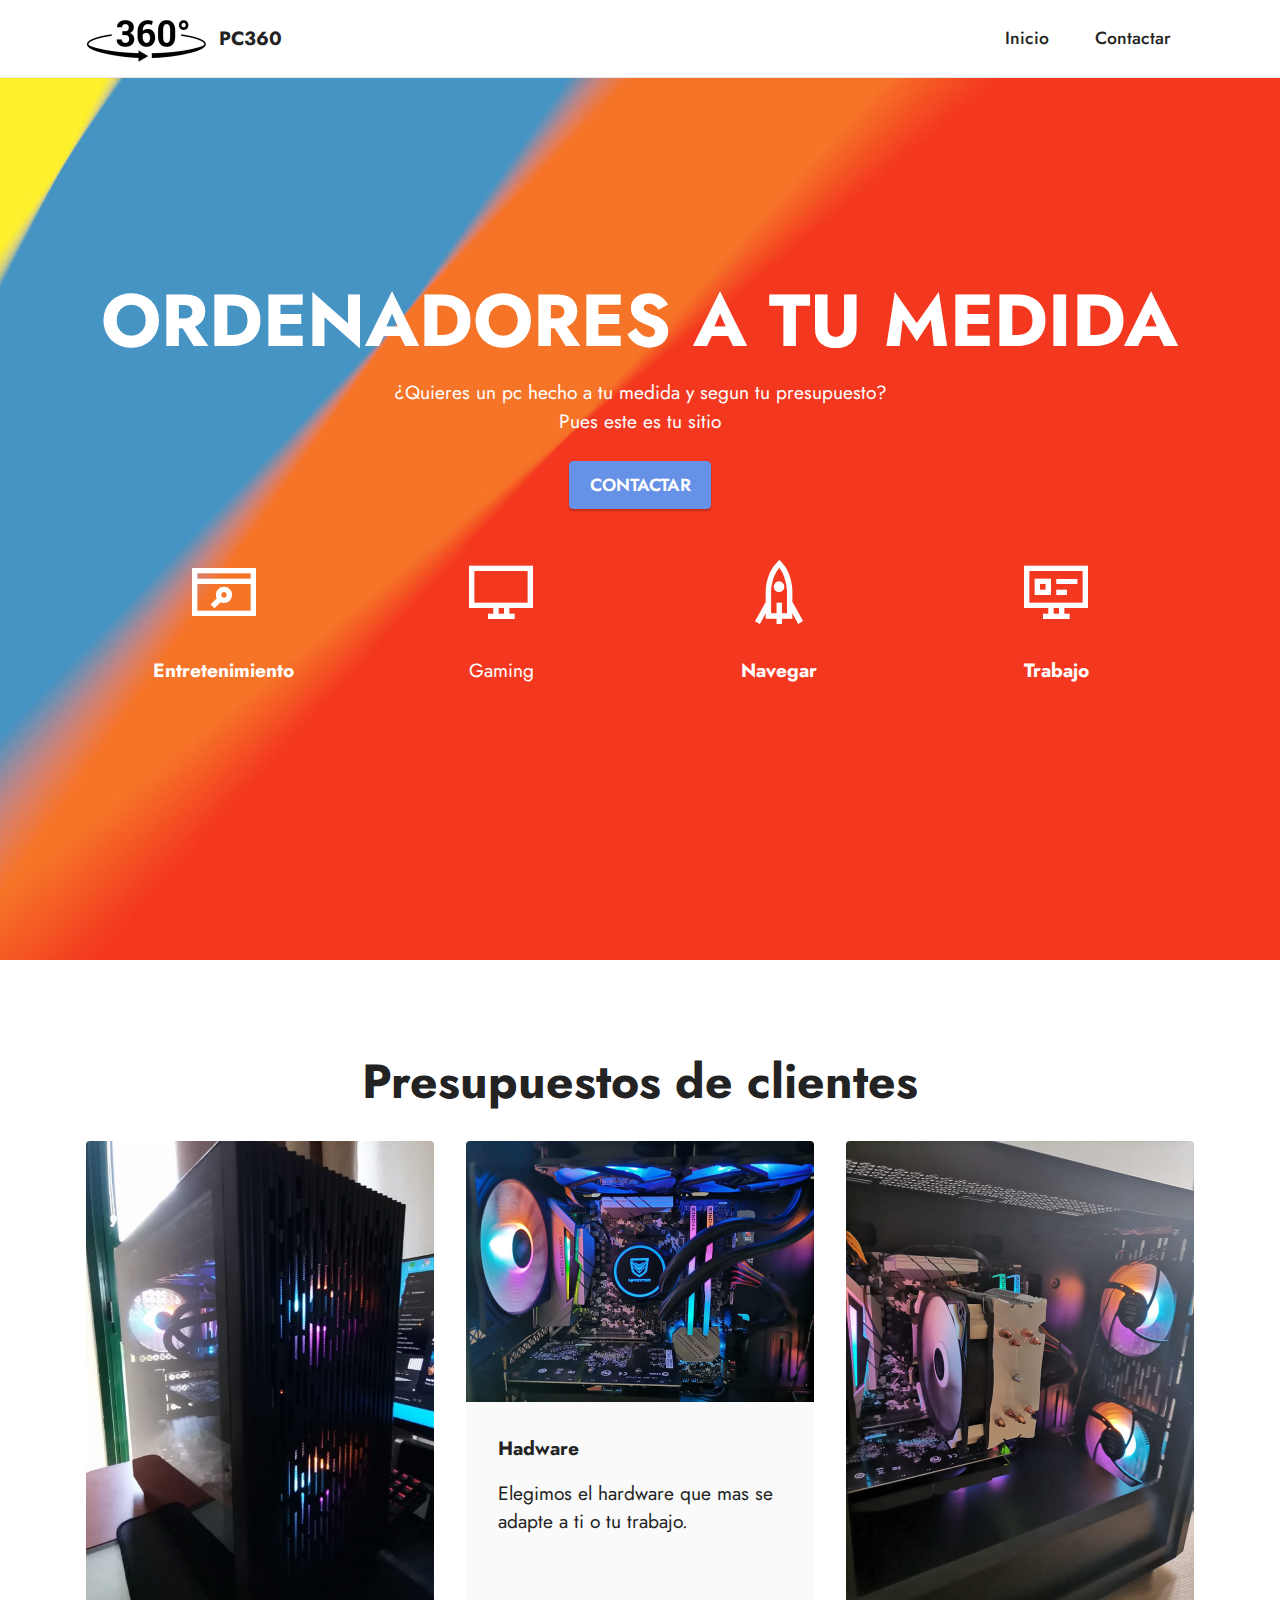
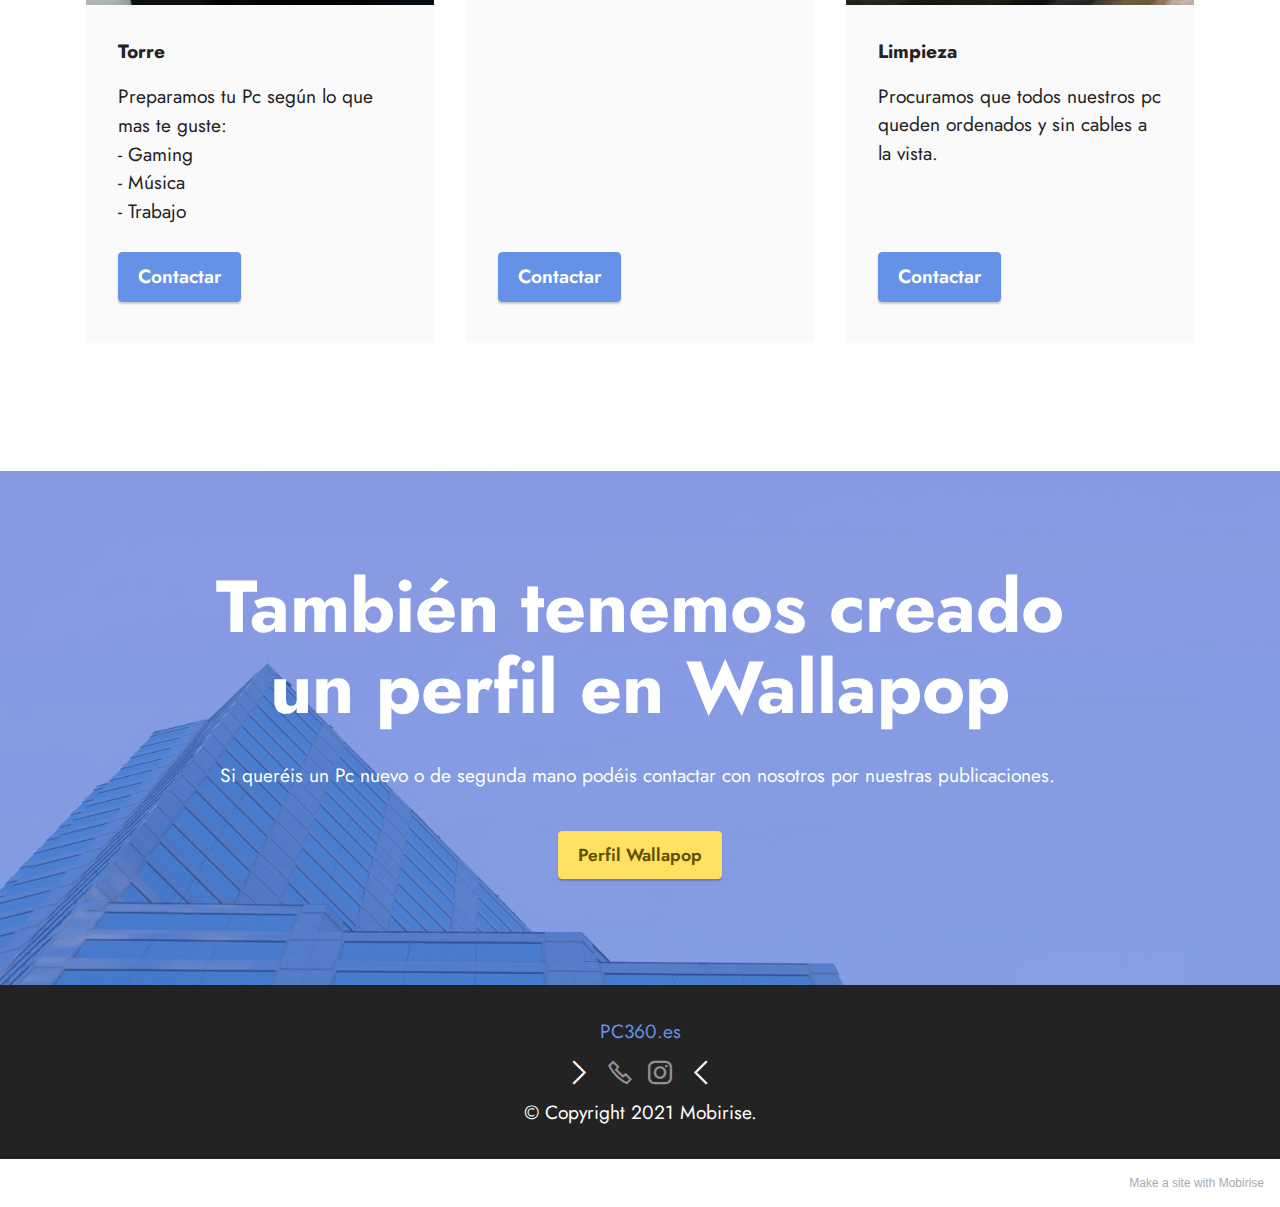
==== index.html @ 1f9a094c "Add files via upload" ====
<!DOCTYPE html>
<html  >
<head>
  <!-- Site made with Mobirise Website Builder v5.3.10, https://mobirise.com -->
  <meta charset="UTF-8">
  <meta http-equiv="X-UA-Compatible" content="IE=edge">
  <meta name="generator" content="Mobirise v5.3.10, mobirise.com">
  <meta name="viewport" content="width=device-width, initial-scale=1, minimum-scale=1">
  <link rel="shortcut icon" href="assets/images/unnamed-121x61.png" type="image/x-icon">
  <meta name="description" content="">
  
  
  <title>Home</title>
  <link rel="stylesheet" href="assets/web/assets/mobirise-icons2/mobirise2.css">
  <link rel="stylesheet" href="assets/tether/tether.min.css">
  <link rel="stylesheet" href="assets/bootstrap/css/bootstrap.min.css">
  <link rel="stylesheet" href="assets/bootstrap/css/bootstrap-grid.min.css">
  <link rel="stylesheet" href="assets/bootstrap/css/bootstrap-reboot.min.css">
  <link rel="stylesheet" href="assets/dropdown/css/style.css">
  <link rel="stylesheet" href="assets/socicon/css/styles.css">
  <link rel="stylesheet" href="assets/theme/css/style.css">
  <link rel="preload" href="https://fonts.googleapis.com/css?family=Jost:100,200,300,400,500,600,700,800,900,100i,200i,300i,400i,500i,600i,700i,800i,900i&display=swap" as="style" onload="this.onload=null;this.rel='stylesheet'">
  <noscript><link rel="stylesheet" href="https://fonts.googleapis.com/css?family=Jost:100,200,300,400,500,600,700,800,900,100i,200i,300i,400i,500i,600i,700i,800i,900i&display=swap"></noscript>
  <link rel="preload" as="style" href="assets/mobirise/css/mbr-additional.css"><link rel="stylesheet" href="assets/mobirise/css/mbr-additional.css" type="text/css">
  
  
  
  
</head>
<body>
  
  <section class="menu cid-s48OLK6784" once="menu" id="menu1-h">
    
    <nav class="navbar navbar-dropdown navbar-fixed-top navbar-expand-lg">
        <div class="container">
            <div class="navbar-brand">
                <span class="navbar-logo">
                    <a href="index.html">
                        <img src="assets/images/unnamed-121x61.png" alt="Mobirise" style="height: 3.8rem;">
                    </a>
                </span>
                <span class="navbar-caption-wrap"><a class="navbar-caption text-black text-primary display-7" href="index.html">PC360</a></span>
            </div>
            <button class="navbar-toggler" type="button" data-toggle="collapse" data-target="#navbarSupportedContent" aria-controls="navbarNavAltMarkup" aria-expanded="false" aria-label="Toggle navigation">
                <div class="hamburger">
                    <span></span>
                    <span></span>
                    <span></span>
                    <span></span>
                </div>
            </button>
            <div class="collapse navbar-collapse" id="navbarSupportedContent">
                <ul class="navbar-nav nav-dropdown nav-right" data-app-modern-menu="true"><li class="nav-item"><a class="nav-link link text-black text-primary display-4" href="index.html">Inicio</a></li>
                    <li class="nav-item"><a class="nav-link link text-black text-primary display-4" href="page1.html">Contactar</a></li></ul>
                
                
            </div>
        </div>
    </nav>

</section>

<section class="header19 cid-sFvabvf7w4 mbr-fullscreen" id="header19-p">

    

    

    <div class="container">
        <div class="media-container">
            <div class="col-md-12 align-center">
                <h1 class="mbr-section-title mbr-white mbr-bold mbr-fonts-style mb-3 display-1">ORDENADORES A TU MEDIDA</h1>
                <p class="mbr-text mbr-white mbr-fonts-style display-7">¿Quieres un pc hecho a tu medida y segun tu presupuesto?
<br>Pues este es tu sitio</p>
                <div class="mbr-section-btn align-center"><a class="btn btn-primary display-4" href="page1.html">CONTACTAR</a></div>

                <div class="row justify-content-center">
                    <div class="col-12 col-md-6 col-lg-3">
                        <div class="card-wrapper">
                            <div class="card-box align-center">
                                <span class="mbr-iconfont mobi-mbri-browse mobi-mbri"></span>
                                <h4 class="card-title align-center mbr-black mbr-fonts-style display-7"><strong>Entretenimiento</strong></h4>
                            </div>
                        </div>
                    </div>
                    <div class="col-12 col-md-6 col-lg-3">
                        <div class="card-wrapper">
                            <div class="card-box align-center">
                                <span class="mbr-iconfont mobi-mbri-desktop mobi-mbri"></span>
                                <h4 class="card-title align-center mbr-black mbr-fonts-style display-7">Gaming<br></h4>
                            </div>
                        </div>
                    </div>
                    <div class="col-12 col-md-6 col-lg-3">
                        <div class="card-wrapper">
                            <div class="card-box align-center">
                                <span class="mbr-iconfont mobi-mbri-rocket mobi-mbri"></span>
                                <h4 class="card-title align-center mbr-black mbr-fonts-style display-7"><strong>Navegar</strong><strong><br></strong></h4>
                            </div>
                        </div>
                    </div>
                    <div class="col-12 col-md-6 col-lg-3">
                        <div class="card-wrapper">
                            <div class="card-box align-center">
                                <span class="mbr-iconfont mobi-mbri-sites mobi-mbri"></span>
                                <h4 class="card-title align-center mbr-black mbr-fonts-style display-7">
                                    <strong>Trabajo</strong></h4>
                            </div>
                        </div>
                    </div>
                </div>
            </div>
        </div>
    </div>
</section>

<section class="features3 cid-sFvacfeFpE" id="features3-q">
    
    
    <div class="container">
        <div class="mbr-section-head">
            <h4 class="mbr-section-title mbr-fonts-style align-center mb-0 display-2"><strong>Presupuestos de clientes</strong></h4>
            
        </div>
        <div class="row mt-4">
            <div class="item features-image сol-12 col-md-6 col-lg-4">
                <div class="item-wrapper">
                    <div class="item-img">
                        <img src="assets/images/9603e83d-5a73-4109-a4ea-502c037448dd-696x928.jpeg" alt="">
                    </div>
                    <div class="item-content">
                        <h5 class="item-title mbr-fonts-style display-7"><strong>Torre</strong></h5>
                        
                        <p class="mbr-text mbr-fonts-style mt-3 display-7">Preparamos tu Pc según lo que mas te guste:<br>- Gaming<br>- Música<br>- Trabajo<br></p>
                    </div>
                    <div class="mbr-section-btn item-footer mt-2"><a href="" class="btn btn-primary item-btn display-7" target="_blank">Contactar</a></div>
                </div>
            </div>
            <div class="item features-image сol-12 col-md-6 col-lg-4">
                <div class="item-wrapper">
                    <div class="item-img">
                        <img src="assets/images/319b71d5-4db8-4b44-8c37-0bb615a13e77-696x522.jpg" alt="">
                    </div>
                    <div class="item-content">
                        <h5 class="item-title mbr-fonts-style display-7"><strong>Hadware</strong></h5>
                        
                        <p class="mbr-text mbr-fonts-style mt-3 display-7">Elegimos el hardware que mas se adapte a ti o tu trabajo.</p>
                    </div>
                    <div class="mbr-section-btn item-footer mt-2"><a href="" class="btn btn-primary item-btn display-7" target="_blank">Contactar</a></div>
                </div>
            </div>
            <div class="item features-image сol-12 col-md-6 col-lg-4">
                <div class="item-wrapper">
                    <div class="item-img">
                        <img src="assets/images/4a1af7f1-f972-4c89-af94-aa0aa6301dc7-696x928.jpg" alt="">
                    </div>
                    <div class="item-content">
                        <h5 class="item-title mbr-fonts-style display-7"><strong>Limpieza</strong></h5>
                        
                        <p class="mbr-text mbr-fonts-style mt-3 display-7">Procuramos que todos nuestros pc queden ordenados y sin cables a la vista.&nbsp;<br></p>
                    </div>
                    <div class="mbr-section-btn item-footer mt-2"><a href="" class="btn btn-primary item-btn display-7" target="_blank">Contactar</a></div>
                </div>
            </div>
        </div>
    </div>
</section>

<section class="info3 cid-sFvadQtrVx" id="info3-r">

    

    <div class="mbr-overlay" style="opacity: 0.6; background-color: rgb(68, 121, 217);">
    </div>

    <div class="container">
        <div class="row justify-content-center">
            <div class="card col-12 col-lg-10">
                <div class="card-wrapper">
                    <div class="card-box align-center">
                        <h4 class="card-title mbr-fonts-style align-center mb-4 display-1">
                            <strong>También tenemos creado un perfil en&nbsp;Wallapop</strong></h4>
                        <p class="mbr-text mbr-fonts-style mb-4 display-7">Si queréis un Pc nuevo o de segunda mano podéis contactar con nosotros por nuestras publicaciones.&nbsp;</p>
                        <div class="mbr-section-btn mt-3"><a class="btn btn-warning display-4" href="https://web.wallapop.com/user/ronyparapente-67309686-v4z4nr7yv8jy/published">Perfil Wallapop</a></div>
                    </div>
                </div>
            </div>
        </div>
    </div>
</section>

<section class="footer3 cid-s48P1Icc8J" once="footers" id="footer3-i">

    

    

    <div class="container">
        <div class="media-container-row align-center mbr-white">
            <div class="row row-links">
                <ul class="foot-menu">
                    
                    
                    
                    
                    
                <li class="foot-menu-item mbr-fonts-style display-7"></li><li class="foot-menu-item mbr-fonts-style display-7"><a href="https://pc360.es" class="text-primary">PC360.es</a></li><li class="foot-menu-item mbr-fonts-style display-7"></li></ul>
            </div>
            <div class="row social-row">
                <div class="social-list align-right pb-2">
                    
                    
                    
                    
                    
                    
                <div class="soc-item">
                        
                            <span class="mbr-iconfont mbr-iconfont-social mobi-mbri-arrow-next mobi-mbri"></span>
                        
                    </div><div class="soc-item">
                        <a href="https://api.whatsapp.com/send/?phone=34674854032&text&app_absent=0" target="_blank">
                            <span class="mbr-iconfont mbr-iconfont-social mobi-mbri-phone mobi-mbri"></span>
                        </a>
                    </div><div class="soc-item">
                        <a href="https://instagram.com/pc360.es" target="_blank">
                            <span class="mbr-iconfont mbr-iconfont-social socicon-instagram socicon"></span>
                        </a>
                    </div><div class="soc-item">
                        
                            <span class="mbr-iconfont mbr-iconfont-social mobi-mbri-arrow-prev mobi-mbri"></span>
                        
                    </div></div>
            </div>
            <div class="row row-copirayt">
                <p class="mbr-text mb-0 mbr-fonts-style mbr-white align-center display-7">
                    © Copyright 2021 Mobirise.</p>
            </div>
        </div>
    </div>
</section><section style="background-color: #fff; font-family: -apple-system, BlinkMacSystemFont, 'Segoe UI', 'Roboto', 'Helvetica Neue', Arial, sans-serif; color:#aaa; font-size:12px; padding: 0; align-items: center; display: flex;"><a href="https://mobirise.site/v" style="flex: 1 1; height: 3rem; padding-left: 1rem;"></a><p style="flex: 0 0 auto; margin:0; padding-right:1rem;">Make a site with <a href="https://mobirise.site/z" style="color:#aaa;">Mobirise</a></p></section><script src="assets/web/assets/jquery/jquery.min.js"></script>  <script src="assets/popper/popper.min.js"></script>  <script src="assets/tether/tether.min.js"></script>  <script src="assets/bootstrap/js/bootstrap.min.js"></script>  <script src="assets/smoothscroll/smooth-scroll.js"></script>  <script src="assets/dropdown/js/nav-dropdown.js"></script>  <script src="assets/dropdown/js/navbar-dropdown.js"></script>  <script src="assets/touchswipe/jquery.touch-swipe.min.js"></script>  <script src="assets/vimeoplayer/jquery.mb.vimeo_player.js"></script>  <script src="assets/theme/js/script.js"></script>  
  
  
</body>
</html>
---- assets/web/assets/mobirise-icons2/mobirise2.css ----
@font-face {
  font-family: 'Moririse2';
  font-display: swap;
  src:  url('mobirise2.eot?f2bix4');
  src:  url('mobirise2.eot?f2bix4#iefix') format('embedded-opentype'),
    url('mobirise2.ttf?f2bix4') format('truetype'),
    url('mobirise2.woff?f2bix4') format('woff'),
    url('mobirise2.svg?f2bix4#mobirise2') format('svg');
  font-weight: normal;
  font-style: normal;
}

[class^="mobi-"], [class*=" mobi-"] {
  /* use !important to prevent issues with browser extensions that change fonts */
  font-family: 'Moririse2' !important;
  speak: none;
  font-style: normal;
  font-weight: normal;
  font-variant: normal;
  text-transform: none;
  line-height: 1;

  /* Better Font Rendering =========== */
  -webkit-font-smoothing: antialiased;
  -moz-osx-font-smoothing: grayscale;
}

.mobi-mbri-add-submenu:before {
  content: "\e900";
}
.mobi-mbri-alert:before {
  content: "\e901";
}
.mobi-mbri-align-center:before {
  content: "\e902";
}
.mobi-mbri-align-justify:before {
  content: "\e903";
}
.mobi-mbri-align-left:before {
  content: "\e904";
}
.mobi-mbri-align-right:before {
  content: "\e905";
}
.mobi-mbri-android:before {
  content: "\e906";
}
.mobi-mbri-apple:before {
  content: "\e907";
}
.mobi-mbri-arrow-down:before {
  content: "\e908";
}
.mobi-mbri-arrow-next:before {
  content: "\e909";
}
.mobi-mbri-arrow-prev:before {
  content: "\e90a";
}
.mobi-mbri-arrow-up:before {
  content: "\e90b";
}
.mobi-mbri-bold:before {
  content: "\e90c";
}
.mobi-mbri-bookmark:before {
  content: "\e90d";
}
.mobi-mbri-bootstrap:before {
  content: "\e90e";
}
.mobi-mbri-briefcase:before {
  content: "\e90f";
}
.mobi-mbri-browse:before {
  content: "\e910";
}
.mobi-mbri-bulleted-list:before {
  content: "\e911";
}
.mobi-mbri-calendar:before {
  content: "\e912";
}
.mobi-mbri-camera:before {
  content: "\e913";
}
.mobi-mbri-cart-add:before {
  content: "\e914";
}
.mobi-mbri-cart-full:before {
  content: "\e915";
}
.mobi-mbri-cash:before {
  content: "\e916";
}
.mobi-mbri-change-style:before {
  content: "\e917";
}
.mobi-mbri-chat:before {
  content: "\e918";
}
.mobi-mbri-clock:before {
  content: "\e919";
}
.mobi-mbri-close:before {
  content: "\e91a";
}
.mobi-mbri-cloud:before {
  content: "\e91b";
}
.mobi-mbri-code:before {
  content: "\e91c";
}
.mobi-mbri-contact-form:before {
  content: "\e91d";
}
.mobi-mbri-credit-card:before {
  content: "\e91e";
}
.mobi-mbri-cursor-click:before {
  content: "\e91f";
}
.mobi-mbri-cust-feedback:before {
  content: "\e920";
}
.mobi-mbri-database:before {
  content: "\e921";
}
.mobi-mbri-delivery:before {
  content: "\e922";
}
.mobi-mbri-desktop:before {
  content: "\e923";
}
.mobi-mbri-devices:before {
  content: "\e924";
}
.mobi-mbri-down:before {
  content: "\e925";
}
.mobi-mbri-download-2:before {
  content: "\e926";
}
.mobi-mbri-download:before {
  content: "\e927";
}
.mobi-mbri-drag-n-drop-2:before {
  content: "\e928";
}
.mobi-mbri-drag-n-drop:before {
  content: "\e929";
}
.mobi-mbri-edit-2:before {
  content: "\e92a";
}
.mobi-mbri-edit:before {
  content: "\e92b";
}
.mobi-mbri-error:before {
  content: "\e92c";
}
.mobi-mbri-extension:before {
  content: "\e92d";
}
.mobi-mbri-features:before {
  content: "\e92e";
}
.mobi-mbri-file:before {
  content: "\e92f";
}
.mobi-mbri-flag:before {
  content: "\e930";
}
.mobi-mbri-folder:before {
  content: "\e931";
}
.mobi-mbri-gift:before {
  content: "\e932";
}
.mobi-mbri-github:before {
  content: "\e933";
}
.mobi-mbri-globe-2:before {
  content: "\e934";
}
.mobi-mbri-globe:before {
  content: "\e935";
}
.mobi-mbri-growing-chart:before {
  content: "\e936";
}
.mobi-mbri-hearth:before {
  content: "\e937";
}
.mobi-mbri-help:before {
  content: "\e938";
}
.mobi-mbri-home:before {
  content: "\e939";
}
.mobi-mbri-hot-cup:before {
  content: "\e93a";
}
.mobi-mbri-idea:before {
  content: "\e93b";
}
.mobi-mbri-image-gallery:before {
  content: "\e93c";
}
.mobi-mbri-image-slider:before {
  content: "\e93d";
}
.mobi-mbri-info:before {
  content: "\e93e";
}
.mobi-mbri-italic:before {
  content: "\e93f";
}
.mobi-mbri-key:before {
  content: "\e940";
}
.mobi-mbri-laptop:before {
  content: "\e941";
}
.mobi-mbri-layers:before {
  content: "\e942";
}
.mobi-mbri-left-right:before {
  content: "\e943";
}
.mobi-mbri-left:before {
  content: "\e944";
}
.mobi-mbri-letter:before {
  content: "\e945";
}
.mobi-mbri-like:before {
  content: "\e946";
}
.mobi-mbri-link:before {
  content: "\e947";
}
.mobi-mbri-lock:before {
  content: "\e948";
}
.mobi-mbri-login:before {
  content: "\e949";
}
.mobi-mbri-logout:before {
  content: "\e94a";
}
.mobi-mbri-magic-stick:before {
  content: "\e94b";
}
.mobi-mbri-map-pin:before {
  content: "\e94c";
}
.mobi-mbri-menu:before {
  content: "\e94d";
}
.mobi-mbri-mobile-2:before {
  content: "\e94e";
}
.mobi-mbri-mobile-horizontal:before {
  content: "\e94f";
}
.mobi-mbri-mobile:before {
  content: "\e950";
}
.mobi-mbri-mobirise:before {
  content: "\e951";
}
.mobi-mbri-more-horizontal:before {
  content: "\e952";
}
.mobi-mbri-more-vertical:before {
  content: "\e953";
}
.mobi-mbri-music:before {
  content: "\e954";
}
.mobi-mbri-new-file:before {
  content: "\e955";
}
.mobi-mbri-numbered-list:before {
  content: "\e956";
}
.mobi-mbri-opened-folder:before {
  content: "\e957";
}
.mobi-mbri-pages:before {
  content: "\e958";
}
.mobi-mbri-paper-plane:before {
  content: "\e959";
}
.mobi-mbri-paperclip:before {
  content: "\e95a";
}
.mobi-mbri-phone:before {
  content: "\e95b";
}
.mobi-mbri-photo:before {
  content: "\e95c";
}
.mobi-mbri-photos:before {
  content: "\e95d";
}
.mobi-mbri-pin:before {
  content: "\e95e";
}
.mobi-mbri-play:before {
  content: "\e95f";
}
.mobi-mbri-plus:before {
  content: "\e960";
}
.mobi-mbri-preview:before {
  content: "\e961";
}
.mobi-mbri-print:before {
  content: "\e962";
}
.mobi-mbri-protect:before {
  content: "\e963";
}
.mobi-mbri-question:before {
  content: "\e964";
}
.mobi-mbri-quote-left:before {
  content: "\e965";
}
.mobi-mbri-quote-right:before {
  content: "\e966";
}
.mobi-mbri-redo:before {
  content: "\e967";
}
.mobi-mbri-refresh:before {
  content: "\e968";
}
.mobi-mbri-responsive-2:before {
  content: "\e969";
}
.mobi-mbri-responsive:before {
  content: "\e96a";
}
.mobi-mbri-right:before {
  content: "\e96b";
}
.mobi-mbri-rocket:before {
  content: "\e96c";
}
.mobi-mbri-sad-face:before {
  content: "\e96d";
}
.mobi-mbri-sale:before {
  content: "\e96e";
}
.mobi-mbri-save:before {
  content: "\e96f";
}
.mobi-mbri-search:before {
  content: "\e970";
}
.mobi-mbri-setting-2:before {
  content: "\e971";
}
.mobi-mbri-setting-3:before {
  content: "\e972";
}
.mobi-mbri-setting:before {
  content: "\e973";
}
.mobi-mbri-share:before {
  content: "\e974";
}
.mobi-mbri-shopping-bag:before {
  content: "\e975";
}
.mobi-mbri-shopping-basket:before {
  content: "\e976";
}
.mobi-mbri-shopping-cart:before {
  content: "\e977";
}
.mobi-mbri-sites:before {
  content: "\e978";
}
.mobi-mbri-smile-face:before {
  content: "\e979";
}
.mobi-mbri-speed:before {
  content: "\e97a";
}
.mobi-mbri-star:before {
  content: "\e97b";
}
.mobi-mbri-success:before {
  content: "\e97c";
}
.mobi-mbri-sun:before {
  content: "\e97d";
}
.mobi-mbri-sun2:before {
  content: "\e97e";
}
.mobi-mbri-tablet-vertical:before {
  content: "\e97f";
}
.mobi-mbri-tablet:before {
  content: "\e980";
}
.mobi-mbri-target:before {
  content: "\e981";
}
.mobi-mbri-timer:before {
  content: "\e982";
}
.mobi-mbri-to-ftp:before {
  content: "\e983";
}
.mobi-mbri-to-local-drive:before {
  content: "\e984";
}
.mobi-mbri-touch-swipe:before {
  content: "\e985";
}
.mobi-mbri-touch:before {
  content: "\e986";
}
.mobi-mbri-trash:before {
  content: "\e987";
}
.mobi-mbri-underline:before {
  content: "\e988";
}
.mobi-mbri-undo:before {
  content: "\e989";
}
.mobi-mbri-unlink:before {
  content: "\e98a";
}
.mobi-mbri-unlock:before {
  content: "\e98b";
}
.mobi-mbri-up-down:before {
  content: "\e98c";
}
.mobi-mbri-up:before {
  content: "\e98d";
}
.mobi-mbri-update:before {
  content: "\e98e";
}
.mobi-mbri-upload-2:before {
  content: "\e98f";
}
.mobi-mbri-upload:before {
  content: "\e990";
}
.mobi-mbri-user-2:before {
  content: "\e991";
}
.mobi-mbri-user:before {
  content: "\e992";
}
.mobi-mbri-users:before {
  content: "\e993";
}
.mobi-mbri-video-play:before {
  content: "\e994";
}
.mobi-mbri-video:before {
  content: "\e995";
}
.mobi-mbri-watch:before {
  content: "\e996";
}
.mobi-mbri-website-theme-2:before {
  content: "\e997";
}
.mobi-mbri-website-theme:before {
  content: "\e998";
}
.mobi-mbri-wifi:before {
  content: "\e999";
}
.mobi-mbri-windows:before {
  content: "\e99a";
}
.mobi-mbri-zoom-in:before {
  content: "\e99b";
}
.mobi-mbri-zoom-out:before {
  content: "\e99c";
}
---- assets/dropdown/css/style.css ----
.navbar-dropdown {
  left: 0;
  padding: 0;
  position: absolute;
  right: 0;
  top: 0;
  transition: all 0.45s ease;
  z-index: 1030;
  background: #282828; }
  .navbar-dropdown .navbar-logo {
    margin-right: 0.8rem;
    transition: margin 0.3s ease-in-out;
    vertical-align: middle; }
    .navbar-dropdown .navbar-logo img {
      height: 3.125rem;
      transition: all 0.3s ease-in-out; }
    .navbar-dropdown .navbar-logo.mbr-iconfont {
      font-size: 3.125rem;
      line-height: 3.125rem; }
  .navbar-dropdown .navbar-caption {
    font-weight: 700;
    white-space: normal;
    vertical-align: -4px;
    line-height: 3.125rem !important; }
    .navbar-dropdown .navbar-caption, .navbar-dropdown .navbar-caption:hover {
      color: inherit;
      text-decoration: none; }
  .navbar-dropdown .mbr-iconfont + .navbar-caption {
    vertical-align: -1px; }
  .navbar-dropdown.navbar-fixed-top {
    position: fixed; }
  .navbar-dropdown .navbar-brand span {
    vertical-align: -4px; }
  .navbar-dropdown.bg-color.transparent {
    background: none; }
  .navbar-dropdown.navbar-short .navbar-brand {
    padding: 0.625rem 0; }
    .navbar-dropdown.navbar-short .navbar-brand span {
      vertical-align: -1px; }
  .navbar-dropdown.navbar-short .navbar-caption {
    line-height: 2.375rem !important;
    vertical-align: -2px; }
  .navbar-dropdown.navbar-short .navbar-logo {
    margin-right: 0.5rem; }
    .navbar-dropdown.navbar-short .navbar-logo img {
      height: 2.375rem; }
    .navbar-dropdown.navbar-short .navbar-logo.mbr-iconfont {
      font-size: 2.375rem;
      line-height: 2.375rem; }
  .navbar-dropdown.navbar-short .mbr-table-cell {
    height: 3.625rem; }
  .navbar-dropdown .navbar-close {
    left: 0.6875rem;
    position: fixed;
    top: 0.75rem;
    z-index: 1000; }
  .navbar-dropdown .hamburger-icon {
    content: "";
    display: inline-block;
    vertical-align: middle;
    width: 16px;
    -webkit-box-shadow: 0 -6px 0 1px #282828,0 0 0 1px #282828,0 6px 0 1px #282828;
    -moz-box-shadow: 0 -6px 0 1px #282828,0 0 0 1px #282828,0 6px 0 1px #282828;
    box-shadow: 0 -6px 0 1px #282828,0 0 0 1px #282828,0 6px 0 1px #282828; }

.dropdown-menu .dropdown-toggle[data-toggle="dropdown-submenu"]::after {
  border-bottom: 0.35em solid transparent;
  border-left: 0.35em solid;
  border-right: 0;
  border-top: 0.35em solid transparent;
  margin-left: 0.3rem; }

.dropdown-menu .dropdown-item:focus {
  outline: 0; }

.nav-dropdown {
  font-size: 0.75rem;
  font-weight: 500;
  height: auto !important; }
  .nav-dropdown .nav-btn {
    padding-left: 1rem; }
  .nav-dropdown .link {
    margin: .667em 1.667em;
    font-weight: 500;
    padding: 0;
    transition: color .2s ease-in-out; }
    .nav-dropdown .link.dropdown-toggle {
      margin-right: 2.583em; }
      .nav-dropdown .link.dropdown-toggle::after {
        margin-left: .25rem;
        border-top: 0.35em solid;
        border-right: 0.35em solid transparent;
        border-left: 0.35em solid transparent;
        border-bottom: 0; }
      .nav-dropdown .link.dropdown-toggle[aria-expanded="true"] {
        margin: 0;
        padding: 0.667em 3.263em  0.667em 1.667em; }
  .nav-dropdown .link::after,
  .nav-dropdown .dropdown-item::after {
    color: inherit; }
  .nav-dropdown .btn {
    font-size: 0.75rem;
    font-weight: 700;
    letter-spacing: 0;
    margin-bottom: 0;
    padding-left: 1.25rem;
    padding-right: 1.25rem; }
  .nav-dropdown .dropdown-menu {
    border-radius: 0;
    border: 0;
    left: 0;
    margin: 0;
    padding-bottom: 1.25rem;
    padding-top: 1.25rem;
    position: relative; }
  .nav-dropdown .dropdown-submenu {
    margin-left: 0.125rem;
    top: 0; }
  .nav-dropdown .dropdown-item {
    font-weight: 500;
    line-height: 2;
    padding: 0.3846em 4.615em 0.3846em 1.5385em;
    position: relative;
    transition: color .2s ease-in-out, background-color .2s ease-in-out; }
    .nav-dropdown .dropdown-item::after {
      margin-top: -0.3077em;
      position: absolute;
      right: 1.1538em;
      top: 50%; }
    .nav-dropdown .dropdown-item:focus, .nav-dropdown .dropdown-item:hover {
      background: none; }

@media (max-width: 767px) {
  .nav-dropdown.navbar-toggleable-sm {
    bottom: 0;
    display: none;
    left: 0;
    overflow-x: hidden;
    position: fixed;
    top: 0;
    transform: translateX(-100%);
    -ms-transform: translateX(-100%);
    -webkit-transform: translateX(-100%);
    width: 18.75rem;
    z-index: 999; } }
.nav-dropdown.navbar-toggleable-xl {
  bottom: 0;
  display: none;
  left: 0;
  overflow-x: hidden;
  position: fixed;
  top: 0;
  transform: translateX(-100%);
  -ms-transform: translateX(-100%);
  -webkit-transform: translateX(-100%);
  width: 18.75rem;
  z-index: 999; }

.nav-dropdown-sm {
  display: block !important;
  overflow-x: hidden;
  overflow: auto;
  padding-top: 3.875rem; }
  .nav-dropdown-sm::after {
    content: "";
    display: block;
    height: 3rem;
    width: 100%; }
  .nav-dropdown-sm.collapse.in ~ .navbar-close {
    display: block !important; }
  .nav-dropdown-sm.collapsing, .nav-dropdown-sm.collapse.in {
    transform: translateX(0);
    -ms-transform: translateX(0);
    -webkit-transform: translateX(0);
    transition: all 0.25s ease-out;
    -webkit-transition: all 0.25s ease-out;
    background: #282828; }
  .nav-dropdown-sm.collapsing[aria-expanded="false"] {
    transform: translateX(-100%);
    -ms-transform: translateX(-100%);
    -webkit-transform: translateX(-100%); }
  .nav-dropdown-sm .nav-item {
    display: block;
    margin-left: 0 !important;
    padding-left: 0; }
  .nav-dropdown-sm .link,
  .nav-dropdown-sm .dropdown-item {
    border-top: 1px dotted rgba(255, 255, 255, 0.1);
    font-size: 0.8125rem;
    line-height: 1.6;
    margin: 0 !important;
    padding: 0.875rem 2.4rem 0.875rem 1.5625rem !important;
    position: relative;
    white-space: normal; }
    .nav-dropdown-sm .link:focus, .nav-dropdown-sm .link:hover,
    .nav-dropdown-sm .dropdown-item:focus,
    .nav-dropdown-sm .dropdown-item:hover {
      background: rgba(0, 0, 0, 0.2) !important;
      color: #c0a375; }
  .nav-dropdown-sm .nav-btn {
    position: relative;
    padding: 1.5625rem 1.5625rem 0 1.5625rem; }
    .nav-dropdown-sm .nav-btn::before {
      border-top: 1px dotted rgba(255, 255, 255, 0.1);
      content: "";
      left: 0;
      position: absolute;
      top: 0;
      width: 100%; }
    .nav-dropdown-sm .nav-btn + .nav-btn {
      padding-top: 0.625rem; }
      .nav-dropdown-sm .nav-btn + .nav-btn::before {
        display: none; }
  .nav-dropdown-sm .btn {
    padding: 0.625rem 0; }
  .nav-dropdown-sm .dropdown-toggle[data-toggle="dropdown-submenu"]::after {
    margin-left: .25rem;
    border-top: 0.35em solid;
    border-right: 0.35em solid transparent;
    border-left: 0.35em solid transparent;
    border-bottom: 0; }
  .nav-dropdown-sm .dropdown-toggle[data-toggle="dropdown-submenu"][aria-expanded="true"]::after {
    border-top: 0;
    border-right: 0.35em solid transparent;
    border-left: 0.35em solid transparent;
    border-bottom: 0.35em solid; }
  .nav-dropdown-sm .dropdown-menu {
    margin: 0;
    padding: 0;
    position: relative;
    top: 0;
    left: 0;
    width: 100%;
    border: 0;
    float: none;
    border-radius: 0;
    background: none; }
  .nav-dropdown-sm .dropdown-submenu {
    left: 100%;
    margin-left: 0.125rem;
    margin-top: -1.25rem;
    top: 0; }

.navbar-toggleable-sm .nav-dropdown .dropdown-menu {
  position: absolute; }

.navbar-toggleable-sm .nav-dropdown .dropdown-submenu {
  left: 100%;
  margin-left: 0.125rem;
  margin-top: -1.25rem;
  top: 0; }

.navbar-toggleable-sm.opened .nav-dropdown .dropdown-menu {
  position: relative; }

.navbar-toggleable-sm.opened .nav-dropdown .dropdown-submenu {
  left: 0;
  margin-left: 00rem;
  margin-top: 0rem;
  top: 0; }

.is-builder .nav-dropdown.collapsing {
  transition: none !important; }

/*# sourceMappingURL=style.css.map */
---- assets/socicon/css/styles.css ----
@charset "UTF-8";

@font-face {
  font-family: 'Socicon';
  src:  url('../fonts/socicon.eot');
  src:  url('../fonts/socicon.eot?#iefix') format('embedded-opentype'),
    url('../fonts/socicon.woff2') format('woff2'),
    url('../fonts/socicon.ttf') format('truetype'),
    url('../fonts/socicon.woff') format('woff'),
    url('../fonts/socicon.svg#socicon') format('svg');
  font-weight: normal;
  font-style: normal;
  font-display: swap;
}

[data-icon]:before {
  font-family: "socicon" !important;
  content: attr(data-icon);
  font-style: normal !important;
  font-weight: normal !important;
  font-variant: normal !important;
  text-transform: none !important;
  speak: none;
  line-height: 1;
  -webkit-font-smoothing: antialiased;
  -moz-osx-font-smoothing: grayscale;
}

[class^="socicon-"], [class*=" socicon-"] {
  /* use !important to prevent issues with browser extensions that change fonts */
  font-family: 'Socicon' !important;
  speak: none;
  font-style: normal;
  font-weight: normal;
  font-variant: normal;
  text-transform: none;
  line-height: 1;

  /* Better Font Rendering =========== */
  -webkit-font-smoothing: antialiased;
  -moz-osx-font-smoothing: grayscale;
}

.socicon-eitaa:before {
  content: "\e97c";
}
.socicon-soroush:before {
  content: "\e97d";
}
.socicon-bale:before {
  content: "\e97e";
}
.socicon-zazzle:before {
  content: "\e97b";
}
.socicon-society6:before {
  content: "\e97a";
}
.socicon-redbubble:before {
  content: "\e979";
}
.socicon-avvo:before {
  content: "\e978";
}
.socicon-stitcher:before {
  content: "\e977";
}
.socicon-googlehangouts:before {
  content: "\e974";
}
.socicon-dlive:before {
  content: "\e975";
}
.socicon-vsco:before {
  content: "\e976";
}
.socicon-flipboard:before {
  content: "\e973";
}
.socicon-ubuntu:before {
  content: "\e958";
}
.socicon-artstation:before {
  content: "\e959";
}
.socicon-invision:before {
  content: "\e95a";
}
.socicon-torial:before {
  content: "\e95b";
}
.socicon-collectorz:before {
  content: "\e95c";
}
.socicon-seenthis:before {
  content: "\e95d";
}
.socicon-googleplaymusic:before {
  content: "\e95e";
}
.socicon-debian:before {
  content: "\e95f";
}
.socicon-filmfreeway:before {
  content: "\e960";
}
.socicon-gnome:before {
  content: "\e961";
}
.socicon-itchio:before {
  content: "\e962";
}
.socicon-jamendo:before {
  content: "\e963";
}
.socicon-mix:before {
  content: "\e964";
}
.socicon-sharepoint:before {
  content: "\e965";
}
.socicon-tinder:before {
  content: "\e966";
}
.socicon-windguru:before {
  content: "\e967";
}
.socicon-cdbaby:before {
  content: "\e968";
}
.socicon-elementaryos:before {
  content: "\e969";
}
.socicon-stage32:before {
  content: "\e96a";
}
.socicon-tiktok:before {
  content: "\e96b";
}
.socicon-gitter:before {
  content: "\e96c";
}
.socicon-letterboxd:before {
  content: "\e96d";
}
.socicon-threema:before {
  content: "\e96e";
}
.socicon-splice:before {
  content: "\e96f";
}
.socicon-metapop:before {
  content: "\e970";
}
.socicon-naver:before {
  content: "\e971";
}
.socicon-remote:before {
  content: "\e972";
}
.socicon-internet:before {
  content: "\e957";
}
.socicon-moddb:before {
  content: "\e94b";
}
.socicon-indiedb:before {
  content: "\e94c";
}
.socicon-traxsource:before {
  content: "\e94d";
}
.socicon-gamefor:before {
  content: "\e94e";
}
.socicon-pixiv:before {
  content: "\e94f";
}
.socicon-myanimelist:before {
  content: "\e950";
}
.socicon-blackberry:before {
  content: "\e951";
}
.socicon-wickr:before {
  content: "\e952";
}
.socicon-spip:before {
  content: "\e953";
}
.socicon-napster:before {
  content: "\e954";
}
.socicon-beatport:before {
  content: "\e955";
}
.socicon-hackerone:before {
  content: "\e956";
}
.socicon-hackernews:before {
  content: "\e946";
}
.socicon-smashwords:before {
  content: "\e947";
}
.socicon-kobo:before {
  content: "\e948";
}
.socicon-bookbub:before {
  content: "\e949";
}
.socicon-mailru:before {
  content: "\e94a";
}
.socicon-gitlab:before {
  content: "\e945";
}
.socicon-instructables:before {
  content: "\e944";
}
.socicon-portfolio:before {
  content: "\e943";
}
.socicon-codered:before {
  content: "\e940";
}
.socicon-origin:before {
  content: "\e941";
}
.socicon-nextdoor:before {
  content: "\e942";
}
.socicon-udemy:before {
  content: "\e93f";
}
.socicon-livemaster:before {
  content: "\e93e";
}
.socicon-crunchbase:before {
  content: "\e93b";
}
.socicon-homefy:before {
  content: "\e93c";
}
.socicon-calendly:before {
  content: "\e93d";
}
.socicon-realtor:before {
  content: "\e90f";
}
.socicon-tidal:before {
  content: "\e910";
}
.socicon-qobuz:before {
  content: "\e911";
}
.socicon-natgeo:before {
  content: "\e912";
}
.socicon-mastodon:before {
  content: "\e913";
}
.socicon-unsplash:before {
  content: "\e914";
}
.socicon-homeadvisor:before {
  content: "\e915";
}
.socicon-angieslist:before {
  content: "\e916";
}
.socicon-codepen:before {
  content: "\e917";
}
.socicon-slack:before {
  content: "\e918";
}
.socicon-openaigym:before {
  content: "\e919";
}
.socicon-logmein:before {
  content: "\e91a";
}
.socicon-fiverr:before {
  content: "\e91b";
}
.socicon-gotomeeting:before {
  content: "\e91c";
}
.socicon-aliexpress:before {
  content: "\e91d";
}
.socicon-guru:before {
  content: "\e91e";
}
.socicon-appstore:before {
  content: "\e91f";
}
.socicon-homes:before {
  content: "\e920";
}
.socicon-zoom:before {
  content: "\e921";
}
.socicon-alibaba:before {
  content: "\e922";
}
.socicon-craigslist:before {
  content: "\e923";
}
.socicon-wix:before {
  content: "\e924";
}
.socicon-redfin:before {
  content: "\e925";
}
.socicon-googlecalendar:before {
  content: "\e926";
}
.socicon-shopify:before {
  content: "\e927";
}
.socicon-freelancer:before {
  content: "\e928";
}
.socicon-seedrs:before {
  content: "\e929";
}
.socicon-bing:before {
  content: "\e92a";
}
.socicon-doodle:before {
  content: "\e92b";
}
.socicon-bonanza:before {
  content: "\e92c";
}
.socicon-squarespace:before {
  content: "\e92d";
}
.socicon-toptal:before {
  content: "\e92e";
}
.socicon-gust:before {
  content: "\e92f";
}
.socicon-ask:before {
  content: "\e930";
}
.socicon-trulia:before {
  content: "\e931";
}
.socicon-loomly:before {
  content: "\e932";
}
.socicon-ghost:before {
  content: "\e933";
}
.socicon-upwork:before {
  content: "\e934";
}
.socicon-fundable:before {
  content: "\e935";
}
.socicon-booking:before {
  content: "\e936";
}
.socicon-googlemaps:before {
  content: "\e937";
}
.socicon-zillow:before {
  content: "\e938";
}
.socicon-niconico:before {
  content: "\e939";
}
.socicon-toneden:before {
  content: "\e93a";
}
.socicon-augment:before {
  content: "\e908";
}
.socicon-bitbucket:before {
  content: "\e909";
}
.socicon-fyuse:before {
  content: "\e90a";
}
.socicon-yt-gaming:before {
  content: "\e90b";
}
.socicon-sketchfab:before {
  content: "\e90c";
}
.socicon-mobcrush:before {
  content: "\e90d";
}
.socicon-microsoft:before {
  content: "\e90e";
}
.socicon-pandora:before {
  content: "\e907";
}
.socicon-messenger:before {
  content: "\e906";
}
.socicon-gamewisp:before {
  content: "\e905";
}
.socicon-bloglovin:before {
  content: "\e904";
}
.socicon-tunein:before {
  content: "\e903";
}
.socicon-gamejolt:before {
  content: "\e901";
}
.socicon-trello:before {
  content: "\e902";
}
.socicon-spreadshirt:before {
  content: "\e900";
}
.socicon-500px:before {
  content: "\e000";
}
.socicon-8tracks:before {
  content: "\e001";
}
.socicon-airbnb:before {
  content: "\e002";
}
.socicon-alliance:before {
  content: "\e003";
}
.socicon-amazon:before {
  content: "\e004";
}
.socicon-amplement:before {
  content: "\e005";
}
.socicon-android:before {
  content: "\e006";
}
.socicon-angellist:before {
  content: "\e007";
}
.socicon-apple:before {
  content: "\e008";
}
.socicon-appnet:before {
  content: "\e009";
}
.socicon-baidu:before {
  content: "\e00a";
}
.socicon-bandcamp:before {
  content: "\e00b";
}
.socicon-battlenet:before {
  content: "\e00c";
}
.socicon-mixer:before {
  content: "\e00d";
}
.socicon-bebee:before {
  content: "\e00e";
}
.socicon-bebo:before {
  content: "\e00f";
}
.socicon-behance:before {
  content: "\e010";
}
.socicon-blizzard:before {
  content: "\e011";
}
.socicon-blogger:before {
  content: "\e012";
}
.socicon-buffer:before {
  content: "\e013";
}
.socicon-chrome:before {
  content: "\e014";
}
.socicon-coderwall:before {
  content: "\e015";
}
.socicon-curse:before {
  content: "\e016";
}
.socicon-dailymotion:before {
  content: "\e017";
}
.socicon-deezer:before {
  content: "\e018";
}
.socicon-delicious:before {
  content: "\e019";
}
.socicon-deviantart:before {
  content: "\e01a";
}
.socicon-diablo:before {
  content: "\e01b";
}
.socicon-digg:before {
  content: "\e01c";
}
.socicon-discord:before {
  content: "\e01d";
}
.socicon-disqus:before {
  content: "\e01e";
}
.socicon-douban:before {
  content: "\e01f";
}
.socicon-draugiem:before {
  content: "\e020";
}
.socicon-dribbble:before {
  content: "\e021";
}
.socicon-drupal:before {
  content: "\e022";
}
.socicon-ebay:before {
  content: "\e023";
}
.socicon-ello:before {
  content: "\e024";
}
.socicon-endomodo:before {
  content: "\e025";
}
.socicon-envato:before {
  content: "\e026";
}
.socicon-etsy:before {
  content: "\e027";
}
.socicon-facebook:before {
  content: "\e028";
}
.socicon-feedburner:before {
  content: "\e029";
}
.socicon-filmweb:before {
  content: "\e02a";
}
.socicon-firefox:before {
  content: "\e02b";
}
.socicon-flattr:before {
  content: "\e02c";
}
.socicon-flickr:before {
  content: "\e02d";
}
.socicon-formulr:before {
  content: "\e02e";
}
.socicon-forrst:before {
  content: "\e02f";
}
.socicon-foursquare:before {
  content: "\e030";
}
.socicon-friendfeed:before {
  content: "\e031";
}
.socicon-github:before {
  content: "\e032";
}
.socicon-goodreads:before {
  content: "\e033";
}
.socicon-google:before {
  content: "\e034";
}
.socicon-googlescholar:before {
  content: "\e035";
}
.socicon-googlegroups:before {
  content: "\e036";
}
.socicon-googlephotos:before {
  content: "\e037";
}
.socicon-googleplus:before {
  content: "\e038";
}
.socicon-grooveshark:before {
  content: "\e039";
}
.socicon-hackerrank:before {
  content: "\e03a";
}
.socicon-hearthstone:before {
  content: "\e03b";
}
.socicon-hellocoton:before {
  content: "\e03c";
}
.socicon-heroes:before {
  content: "\e03d";
}
.socicon-smashcast:before {
  content: "\e03e";
}
.socicon-horde:before {
  content: "\e03f";
}
.socicon-houzz:before {
  content: "\e040";
}
.socicon-icq:before {
  content: "\e041";
}
.socicon-identica:before {
  content: "\e042";
}
.socicon-imdb:before {
  content: "\e043";
}
.socicon-instagram:before {
  content: "\e044";
}
.socicon-issuu:before {
  content: "\e045";
}
.socicon-istock:before {
  content: "\e046";
}
.socicon-itunes:before {
  content: "\e047";
}
.socicon-keybase:before {
  content: "\e048";
}
.socicon-lanyrd:before {
  content: "\e049";
}
.socicon-lastfm:before {
  content: "\e04a";
}
.socicon-line:before {
  content: "\e04b";
}
.socicon-linkedin:before {
  content: "\e04c";
}
.socicon-livejournal:before {
  content: "\e04d";
}
.socicon-lyft:before {
  content: "\e04e";
}
.socicon-macos:before {
  content: "\e04f";
}
.socicon-mail:before {
  content: "\e050";
}
.socicon-medium:before {
  content: "\e051";
}
.socicon-meetup:before {
  content: "\e052";
}
.socicon-mixcloud:before {
  content: "\e053";
}
.socicon-modelmayhem:before {
  content: "\e054";
}
.socicon-mumble:before {
  content: "\e055";
}
.socicon-myspace:before {
  content: "\e056";
}
.socicon-newsvine:before {
  content: "\e057";
}
.socicon-nintendo:before {
  content: "\e058";
}
.socicon-npm:before {
  content: "\e059";
}
.socicon-odnoklassniki:before {
  content: "\e05a";
}
.socicon-openid:before {
  content: "\e05b";
}
.socicon-opera:before {
  content: "\e05c";
}
.socicon-outlook:before {
  content: "\e05d";
}
.socicon-overwatch:before {
  content: "\e05e";
}
.socicon-patreon:before {
  content: "\e05f";
}
.socicon-paypal:before {
  content: "\e060";
}
.socicon-periscope:before {
  content: "\e061";
}
.socicon-persona:before {
  content: "\e062";
}
.socicon-pinterest:before {
  content: "\e063";
}
.socicon-play:before {
  content: "\e064";
}
.socicon-player:before {
  content: "\e065";
}
.socicon-playstation:before {
  content: "\e066";
}
.socicon-pocket:before {
  content: "\e067";
}
.socicon-qq:before {
  content: "\e068";
}
.socicon-quora:before {
  content: "\e069";
}
.socicon-raidcall:before {
  content: "\e06a";
}
.socicon-ravelry:before {
  content: "\e06b";
}
.socicon-reddit:before {
  content: "\e06c";
}
.socicon-renren:before {
  content: "\e06d";
}
.socicon-researchgate:before {
  content: "\e06e";
}
.socicon-residentadvisor:before {
  content: "\e06f";
}
.socicon-reverbnation:before {
  content: "\e070";
}
.socicon-rss:before {
  content: "\e071";
}
.socicon-sharethis:before {
  content: "\e072";
}
.socicon-skype:before {
  content: "\e073";
}
.socicon-slideshare:before {
  content: "\e074";
}
.socicon-smugmug:before {
  content: "\e075";
}
.socicon-snapchat:before {
  content: "\e076";
}
.socicon-songkick:before {
  content: "\e077";
}
.socicon-soundcloud:before {
  content: "\e078";
}
.socicon-spotify:before {
  content: "\e079";
}
.socicon-stackexchange:before {
  content: "\e07a";
}
.socicon-stackoverflow:before {
  content: "\e07b";
}
.socicon-starcraft:before {
  content: "\e07c";
}
.socicon-stayfriends:before {
  content: "\e07d";
}
.socicon-steam:before {
  content: "\e07e";
}
.socicon-storehouse:before {
  content: "\e07f";
}
.socicon-strava:before {
  content: "\e080";
}
.socicon-streamjar:before {
  content: "\e081";
}
.socicon-stumbleupon:before {
  content: "\e082";
}
.socicon-swarm:before {
  content: "\e083";
}
.socicon-teamspeak:before {
  content: "\e084";
}
.socicon-teamviewer:before {
  content: "\e085";
}
.socicon-technorati:before {
  content: "\e086";
}
.socicon-telegram:before {
  content: "\e087";
}
.socicon-tripadvisor:before {
  content: "\e088";
}
.socicon-tripit:before {
  content: "\e089";
}
.socicon-triplej:before {
  content: "\e08a";
}
.socicon-tumblr:before {
  content: "\e08b";
}
.socicon-twitch:before {
  content: "\e08c";
}
.socicon-twitter:before {
  content: "\e08d";
}
.socicon-uber:before {
  content: "\e08e";
}
.socicon-ventrilo:before {
  content: "\e08f";
}
.socicon-viadeo:before {
  content: "\e090";
}
.socicon-viber:before {
  content: "\e091";
}
.socicon-viewbug:before {
  content: "\e092";
}
.socicon-vimeo:before {
  content: "\e093";
}
.socicon-vine:before {
  content: "\e094";
}
.socicon-vkontakte:before {
  content: "\e095";
}
.socicon-warcraft:before {
  content: "\e096";
}
.socicon-wechat:before {
  content: "\e097";
}
.socicon-weibo:before {
  content: "\e098";
}
.socicon-whatsapp:before {
  content: "\e099";
}
.socicon-wikipedia:before {
  content: "\e09a";
}
.socicon-windows:before {
  content: "\e09b";
}
.socicon-wordpress:before {
  content: "\e09c";
}
.socicon-wykop:before {
  content: "\e09d";
}
.socicon-xbox:before {
  content: "\e09e";
}
.socicon-xing:before {
  content: "\e09f";
}
.socicon-yahoo:before {
  content: "\e0a0";
}
.socicon-yammer:before {
  content: "\e0a1";
}
.socicon-yandex:before {
  content: "\e0a2";
}
.socicon-yelp:before {
  content: "\e0a3";
}
.socicon-younow:before {
  content: "\e0a4";
}
.socicon-youtube:before {
  content: "\e0a5";
}
.socicon-zapier:before {
  content: "\e0a6";
}
.socicon-zerply:before {
  content: "\e0a7";
}
.socicon-zomato:before {
  content: "\e0a8";
}
.socicon-zynga:before {
  content: "\e0a9";
}
---- assets/theme/css/style.css ----
@charset "UTF-8";
section {
  background-color: #ffffff;
}

body {
  font-style: normal;
  line-height: 1.5;
  font-weight: 400;
  color: #232323;
  position: relative;
}

section,
.container,
.container-fluid {
  position: relative;
  word-wrap: break-word;
}

a.mbr-iconfont:hover {
  text-decoration: none;
}

.article .lead p,
.article .lead ul,
.article .lead ol,
.article .lead pre,
.article .lead blockquote {
  margin-bottom: 0;
}

a {
  font-style: normal;
  font-weight: 400;
  cursor: pointer;
}
a, a:hover {
  text-decoration: none;
}

.mbr-section-title {
  font-style: normal;
  line-height: 1.3;
}

.mbr-section-subtitle {
  line-height: 1.3;
}

.mbr-text {
  font-style: normal;
  line-height: 1.7;
}

h1,
h2,
h3,
h4,
h5,
h6,
.display-1,
.display-2,
.display-4,
.display-5,
.display-7,
span,
p,
a {
  line-height: 1;
  word-break: break-word;
  word-wrap: break-word;
  font-weight: 400;
}

b,
strong {
  font-weight: bold;
}

input:-webkit-autofill, input:-webkit-autofill:hover, input:-webkit-autofill:focus, input:-webkit-autofill:active {
  transition-delay: 9999s;
  -webkit-transition-property: background-color, color;
  transition-property: background-color, color;
}

textarea[type=hidden] {
  display: none;
}

section {
  background-position: 50% 50%;
  background-repeat: no-repeat;
  background-size: cover;
}
section .mbr-background-video,
section .mbr-background-video-preview {
  position: absolute;
  bottom: 0;
  left: 0;
  right: 0;
  top: 0;
}

.hidden {
  visibility: hidden;
}

.mbr-z-index20 {
  z-index: 20;
}

/*! Base colors */
.mbr-white {
  color: #ffffff;
}

.mbr-black {
  color: #111111;
}

.mbr-bg-white {
  background-color: #ffffff;
}

.mbr-bg-black {
  background-color: #000000;
}

/*! Text-aligns */
.align-left {
  text-align: left;
}

.align-center {
  text-align: center;
}

.align-right {
  text-align: right;
}

/*! Font-weight  */
.mbr-light {
  font-weight: 300;
}

.mbr-regular {
  font-weight: 400;
}

.mbr-semibold {
  font-weight: 500;
}

.mbr-bold {
  font-weight: 700;
}

/*! Media  */
.media-content {
  flex-basis: 100%;
}

.media-container-row {
  display: flex;
  flex-direction: row;
  flex-wrap: wrap;
  justify-content: center;
  align-content: center;
  align-items: start;
}
.media-container-row .media-size-item {
  width: 400px;
}

.media-container-column {
  display: flex;
  flex-direction: column;
  flex-wrap: wrap;
  justify-content: center;
  align-content: center;
  align-items: stretch;
}
.media-container-column > * {
  width: 100%;
}

@media (min-width: 992px) {
  .media-container-row {
    flex-wrap: nowrap;
  }
}
figure {
  margin-bottom: 0;
  overflow: hidden;
}

figure[mbr-media-size] {
  transition: width 0.1s;
}

img,
iframe {
  display: block;
  width: 100%;
}

.card {
  background-color: transparent;
  border: none;
}

.card-box {
  width: 100%;
}

.card-img {
  text-align: center;
  flex-shrink: 0;
  -webkit-flex-shrink: 0;
}

.media {
  max-width: 100%;
  margin: 0 auto;
}

.mbr-figure {
  align-self: center;
}

.media-container > div {
  max-width: 100%;
}

.mbr-figure img,
.card-img img {
  width: 100%;
}

@media (max-width: 991px) {
  .media-size-item {
    width: auto !important;
  }

  .media {
    width: auto;
  }

  .mbr-figure {
    width: 100% !important;
  }
}
/*! Buttons */
.mbr-section-btn {
  margin-left: -0.6rem;
  margin-right: -0.6rem;
  font-size: 0;
}

.btn {
  font-weight: 600;
  border-width: 1px;
  font-style: normal;
  margin: 0.6rem 0.6rem;
  white-space: normal;
  transition: all 0.2s ease-in-out;
  display: inline-flex;
  align-items: center;
  justify-content: center;
  word-break: break-word;
}

.btn-sm {
  font-weight: 600;
  letter-spacing: 0px;
  transition: all 0.3s ease-in-out;
}

.btn-md {
  font-weight: 600;
  letter-spacing: 0px;
  transition: all 0.3s ease-in-out;
}

.btn-lg {
  font-weight: 600;
  letter-spacing: 0px;
  transition: all 0.3s ease-in-out;
}

.btn-form {
  margin: 0;
}
.btn-form:hover {
  cursor: pointer;
}

nav .mbr-section-btn {
  margin-left: 0rem;
  margin-right: 0rem;
}

/*! Btn icon margin */
.btn .mbr-iconfont,
.btn.btn-sm .mbr-iconfont {
  order: 1;
  cursor: pointer;
  margin-left: 0.5rem;
  vertical-align: sub;
}

.btn.btn-md .mbr-iconfont,
.btn.btn-md .mbr-iconfont {
  margin-left: 0.8rem;
}

.mbr-regular {
  font-weight: 400;
}

.mbr-semibold {
  font-weight: 500;
}

.mbr-bold {
  font-weight: 700;
}

[type=submit] {
  -webkit-appearance: none;
}

/*! Full-screen */
.mbr-fullscreen .mbr-overlay {
  min-height: 100vh;
}

.mbr-fullscreen {
  display: flex;
  display: -moz-flex;
  display: -ms-flex;
  display: -o-flex;
  align-items: center;
  min-height: 100vh;
  padding-top: 3rem;
  padding-bottom: 3rem;
}

/*! Map */
.map {
  height: 25rem;
  position: relative;
}
.map iframe {
  width: 100%;
  height: 100%;
}

/*! Scroll to top arrow */
.mbr-arrow-up {
  bottom: 25px;
  right: 90px;
  position: fixed;
  text-align: right;
  z-index: 5000;
  color: #ffffff;
  font-size: 22px;
}

.mbr-arrow-up a {
  background: rgba(0, 0, 0, 0.2);
  border-radius: 50%;
  color: #fff;
  display: inline-block;
  height: 60px;
  width: 60px;
  border: 2px solid #fff;
  outline-style: none !important;
  position: relative;
  text-decoration: none;
  transition: all 0.3s ease-in-out;
  cursor: pointer;
  text-align: center;
}
.mbr-arrow-up a:hover {
  background-color: rgba(0, 0, 0, 0.4);
}
.mbr-arrow-up a i {
  line-height: 60px;
}

.mbr-arrow-up-icon {
  display: block;
  color: #fff;
}

.mbr-arrow-up-icon::before {
  content: "›";
  display: inline-block;
  font-family: serif;
  font-size: 22px;
  line-height: 1;
  font-style: normal;
  position: relative;
  top: 6px;
  left: -4px;
  transform: rotate(-90deg);
}

/*! Arrow Down */
.mbr-arrow {
  position: absolute;
  bottom: 45px;
  left: 50%;
  width: 60px;
  height: 60px;
  cursor: pointer;
  background-color: rgba(80, 80, 80, 0.5);
  border-radius: 50%;
  transform: translateX(-50%);
}
@media (max-width: 767px) {
  .mbr-arrow {
    display: none;
  }
}
.mbr-arrow > a {
  display: inline-block;
  text-decoration: none;
  outline-style: none;
  -webkit-animation: arrowdown 1.7s ease-in-out infinite;
          animation: arrowdown 1.7s ease-in-out infinite;
  color: #ffffff;
}
.mbr-arrow > a > i {
  position: absolute;
  top: -2px;
  left: 15px;
  font-size: 2rem;
}

#scrollToTop a i::before {
  content: "";
  position: absolute;
  display: block;
  border-bottom: 2.5px solid #fff;
  border-left: 2.5px solid #fff;
  width: 27.8%;
  height: 27.8%;
  left: 50%;
  top: 51%;
  transform: translateY(-30%) translateX(-50%) rotate(135deg);
}

@keyframes arrowdown {
  0% {
    transform: translateY(0px);
  }
  50% {
    transform: translateY(-5px);
  }
  100% {
    transform: translateY(0px);
  }
}
@-webkit-keyframes arrowdown {
  0% {
    transform: translateY(0px);
  }
  50% {
    transform: translateY(-5px);
  }
  100% {
    transform: translateY(0px);
  }
}
@media (max-width: 500px) {
  .mbr-arrow-up {
    left: 0;
    right: 0;
    text-align: center;
  }
}
/*Gradients animation*/
@keyframes gradient-animation {
  from {
    background-position: 0% 100%;
    -webkit-animation-timing-function: ease-in-out;
            animation-timing-function: ease-in-out;
  }
  to {
    background-position: 100% 0%;
    -webkit-animation-timing-function: ease-in-out;
            animation-timing-function: ease-in-out;
  }
}
@-webkit-keyframes gradient-animation {
  from {
    background-position: 0% 100%;
    -webkit-animation-timing-function: ease-in-out;
            animation-timing-function: ease-in-out;
  }
  to {
    background-position: 100% 0%;
    -webkit-animation-timing-function: ease-in-out;
            animation-timing-function: ease-in-out;
  }
}
.bg-gradient {
  background-size: 200% 200%;
  animation: gradient-animation 5s infinite alternate;
  -webkit-animation: gradient-animation 5s infinite alternate;
}

.menu .navbar-brand {
  display: -webkit-flex;
}
.menu .navbar-brand span {
  display: flex;
  display: -webkit-flex;
}
.menu .navbar-brand .navbar-caption-wrap {
  display: -webkit-flex;
}
.menu .navbar-brand .navbar-logo img {
  display: -webkit-flex;
  width: auto;
}
@media (min-width: 768px) and (max-width: 991px) {
  .menu .navbar-toggleable-sm .navbar-nav {
    display: -ms-flexbox;
  }
}
@media (max-width: 991px) {
  .menu .navbar-collapse {
    max-height: 93.5vh;
  }
  .menu .navbar-collapse.show {
    overflow: auto;
  }
}
@media (min-width: 992px) {
  .menu .navbar-nav.nav-dropdown {
    display: -webkit-flex;
  }
  .menu .navbar-toggleable-sm .navbar-collapse {
    display: -webkit-flex !important;
  }
  .menu .collapsed .navbar-collapse {
    max-height: 93.5vh;
  }
  .menu .collapsed .navbar-collapse.show {
    overflow: auto;
  }
}
@media (max-width: 767px) {
  .menu .navbar-collapse {
    max-height: 80vh;
  }
}

.nav-link .mbr-iconfont {
  margin-right: 0.5rem;
}

.navbar {
  display: -webkit-flex;
  -webkit-flex-wrap: wrap;
  -webkit-align-items: center;
  -webkit-justify-content: space-between;
}

.navbar-collapse {
  -webkit-flex-basis: 100%;
  -webkit-flex-grow: 1;
  -webkit-align-items: center;
}

.nav-dropdown .link {
  padding: 0.667em 1.667em !important;
  margin: 0 !important;
}

.nav {
  display: -webkit-flex;
  -webkit-flex-wrap: wrap;
}

.row {
  display: -webkit-flex;
  -webkit-flex-wrap: wrap;
}

.justify-content-center {
  -webkit-justify-content: center;
}

.form-inline {
  display: -webkit-flex;
}

.card-wrapper {
  -webkit-flex: 1;
}

.carousel-control {
  z-index: 10;
  display: -webkit-flex;
}

.carousel-controls {
  display: -webkit-flex;
}

.media {
  display: -webkit-flex;
}

.form-group:focus {
  outline: none;
}

.jq-selectbox__select {
  padding: 7px 0;
  position: relative;
}

.jq-selectbox__dropdown {
  overflow: hidden;
  border-radius: 10px;
  position: absolute;
  top: 100%;
  left: 0 !important;
  width: 100% !important;
}

.jq-selectbox__trigger-arrow {
  right: 0;
  transform: translateY(-50%);
}

.jq-selectbox li {
  padding: 1.07em 0.5em;
}

input[type=range] {
  padding-left: 0 !important;
  padding-right: 0 !important;
}

.modal-dialog,
.modal-content {
  height: 100%;
}

.modal-dialog .carousel-inner {
  height: calc(100vh - 1.75rem);
}
@media (max-width: 575px) {
  .modal-dialog .carousel-inner {
    height: calc(100vh - 1rem);
  }
}

.carousel-item {
  text-align: center;
}

.carousel-item img {
  margin: auto;
}

.navbar-toggler {
  align-self: flex-start;
  padding: 0.25rem 0.75rem;
  font-size: 1.25rem;
  line-height: 1;
  background: transparent;
  border: 1px solid transparent;
  border-radius: 0.25rem;
}

.navbar-toggler:focus,
.navbar-toggler:hover {
  text-decoration: none;
}

.navbar-toggler-icon {
  display: inline-block;
  width: 1.5em;
  height: 1.5em;
  vertical-align: middle;
  content: "";
  background: no-repeat center center;
  background-size: 100% 100%;
}

.navbar-toggler-left {
  position: absolute;
  left: 1rem;
}

.navbar-toggler-right {
  position: absolute;
  right: 1rem;
}

.card-img {
  width: auto;
}

.menu .navbar.collapsed:not(.beta-menu) {
  flex-direction: column;
}

.carousel-item.active,
.carousel-item-next,
.carousel-item-prev {
  display: flex;
}

.note-air-layout .dropup .dropdown-menu,
.note-air-layout .navbar-fixed-bottom .dropdown .dropdown-menu {
  bottom: initial !important;
}

html,
body {
  height: auto;
  min-height: 100vh;
}

.dropup .dropdown-toggle::after {
  display: none;
}

.form-asterisk {
  font-family: initial;
  position: absolute;
  top: -2px;
  font-weight: normal;
}

.form-control-label {
  position: relative;
  cursor: pointer;
  margin-bottom: 0.357em;
  padding: 0;
}

.alert {
  color: #ffffff;
  border-radius: 0;
  border: 0;
  font-size: 1.1rem;
  line-height: 1.5;
  margin-bottom: 1.875rem;
  padding: 1.25rem;
  position: relative;
  text-align: center;
}
.alert.alert-form::after {
  background-color: inherit;
  bottom: -7px;
  content: "";
  display: block;
  height: 14px;
  left: 50%;
  margin-left: -7px;
  position: absolute;
  transform: rotate(45deg);
  width: 14px;
}

.form-control {
  background-color: #ffffff;
  background-clip: border-box;
  color: #232323;
  line-height: 1rem !important;
  height: auto;
  padding: 0.6rem 1.2rem;
  transition: border-color 0.25s ease 0s;
  border: 1px solid transparent !important;
  border-radius: 4px;
  box-shadow: rgba(0, 0, 0, 0.07) 0px 1px 1px 0px, rgba(0, 0, 0, 0.07) 0px 1px 3px 0px, rgba(0, 0, 0, 0.03) 0px 0px 0px 1px;
}
.form-active .form-control:invalid {
  border-color: red;
}

form .row {
  margin-left: -0.6rem;
  margin-right: -0.6rem;
}
form .row [class*=col] {
  padding-left: 0.6rem;
  padding-right: 0.6rem;
}

form .mbr-section-btn {
  margin: 0;
  padding-left: 0.6rem;
  padding-right: 0.6rem;
}

form .btn {
  display: flex;
  padding: 0.6rem 1.2rem;
  margin: 0;
}

form .form-check-input {
  margin-top: 0.5;
}

textarea.form-control {
  line-height: 1.5rem !important;
}

.form-group {
  margin-bottom: 1.2rem;
}

.form-control,
form .btn {
  min-height: 48px;
}

.gdpr-block label span.textGDPR input[name=gdpr] {
  top: 7px;
}

.form-control:focus {
  box-shadow: none;
}

:focus {
  outline: none;
}

.mbr-overlay {
  background-color: #000;
  bottom: 0;
  left: 0;
  opacity: 0.5;
  position: absolute;
  right: 0;
  top: 0;
  z-index: 0;
  pointer-events: none;
}

blockquote {
  font-style: italic;
  padding: 3rem;
  font-size: 1.09rem;
  position: relative;
  border-left: 3px solid;
}

ul,
ol,
pre,
blockquote {
  margin-bottom: 2.3125rem;
}

.mt-4 {
  margin-top: 2rem !important;
}

.mb-4 {
  margin-bottom: 2rem !important;
}

@media (min-width: 992px) {
  .container {
    padding-left: 16px;
    padding-right: 16px;
  }

  .row {
    margin-left: -16px;
    margin-right: -16px;
  }
  .row > [class*=col] {
    padding-left: 16px;
    padding-right: 16px;
  }
}
@media (min-width: 768px) {
  .container-fluid {
    padding-left: 32px;
    padding-right: 32px;
  }
}
@media (min-width: 768px) and (max-width: 991px) {
  .mbr-container {
    padding-left: 32px;
    padding-right: 32px;
  }
}
@media (max-width: 767px) {
  .mbr-container {
    padding-left: 16px;
    padding-right: 16px;
  }
}
.card-wrapper,
.item-wrapper {
  overflow: hidden;
}

.app-video-wrapper > img {
  opacity: 1;
}.engine {
	position: absolute;
	text-indent: -2400px;
	text-align: center;
	padding: 0;
	top: 0;
	left: -2400px;
}
---- assets/mobirise/css/mbr-additional.css ----
body {
  font-family: Jost;
}
.display-1 {
  font-family: 'Jost', sans-serif;
  font-size: 4.6rem;
  line-height: 1.1;
}
.display-1 > .mbr-iconfont {
  font-size: 5.75rem;
}
.display-2 {
  font-family: 'Jost', sans-serif;
  font-size: 3rem;
  line-height: 1.1;
}
.display-2 > .mbr-iconfont {
  font-size: 3.75rem;
}
.display-4 {
  font-family: 'Jost', sans-serif;
  font-size: 1.1rem;
  line-height: 1.5;
}
.display-4 > .mbr-iconfont {
  font-size: 1.375rem;
}
.display-5 {
  font-family: 'Jost', sans-serif;
  font-size: 2.2rem;
  line-height: 1.5;
}
.display-5 > .mbr-iconfont {
  font-size: 2.75rem;
}
.display-7 {
  font-family: 'Jost', sans-serif;
  font-size: 1.2rem;
  line-height: 1.5;
}
.display-7 > .mbr-iconfont {
  font-size: 1.5rem;
}
/* ---- Fluid typography for mobile devices ---- */
/* 1.4 - font scale ratio ( bootstrap == 1.42857 ) */
/* 100vw - current viewport width */
/* (48 - 20)  48 == 48rem == 768px, 20 == 20rem == 320px(minimal supported viewport) */
/* 0.65 - min scale variable, may vary */
@media (max-width: 992px) {
  .display-1 {
    font-size: 3.68rem;
  }
}
@media (max-width: 768px) {
  .display-1 {
    font-size: 3.22rem;
    font-size: calc( 2.26rem + (4.6 - 2.26) * ((100vw - 20rem) / (48 - 20)));
    line-height: calc( 1.1 * (2.26rem + (4.6 - 2.26) * ((100vw - 20rem) / (48 - 20))));
  }
  .display-2 {
    font-size: 2.4rem;
    font-size: calc( 1.7rem + (3 - 1.7) * ((100vw - 20rem) / (48 - 20)));
    line-height: calc( 1.3 * (1.7rem + (3 - 1.7) * ((100vw - 20rem) / (48 - 20))));
  }
  .display-4 {
    font-size: 0.88rem;
    font-size: calc( 1.0350000000000001rem + (1.1 - 1.0350000000000001) * ((100vw - 20rem) / (48 - 20)));
    line-height: calc( 1.4 * (1.0350000000000001rem + (1.1 - 1.0350000000000001) * ((100vw - 20rem) / (48 - 20))));
  }
  .display-5 {
    font-size: 1.76rem;
    font-size: calc( 1.42rem + (2.2 - 1.42) * ((100vw - 20rem) / (48 - 20)));
    line-height: calc( 1.4 * (1.42rem + (2.2 - 1.42) * ((100vw - 20rem) / (48 - 20))));
  }
  .display-7 {
    font-size: 0.96rem;
    font-size: calc( 1.07rem + (1.2 - 1.07) * ((100vw - 20rem) / (48 - 20)));
    line-height: calc( 1.4 * (1.07rem + (1.2 - 1.07) * ((100vw - 20rem) / (48 - 20))));
  }
}
/* Buttons */
.btn {
  padding: 0.6rem 1.2rem;
  border-radius: 4px;
}
.btn-sm {
  padding: 0.6rem 1.2rem;
  border-radius: 4px;
}
.btn-md {
  padding: 0.6rem 1.2rem;
  border-radius: 4px;
}
.btn-lg {
  padding: 1rem 2.6rem;
  border-radius: 4px;
}
.bg-primary {
  background-color: #6592e6 !important;
}
.bg-success {
  background-color: #40b0bf !important;
}
.bg-info {
  background-color: #47b5ed !important;
}
.bg-warning {
  background-color: #ffe161 !important;
}
.bg-danger {
  background-color: #ff9966 !important;
}
.btn-primary,
.btn-primary:active {
  background-color: #6592e6 !important;
  border-color: #6592e6 !important;
  color: #ffffff !important;
  box-shadow: 0 2px 2px 0 rgba(0, 0, 0, 0.2);
}
.btn-primary:hover,
.btn-primary:focus,
.btn-primary.focus,
.btn-primary.active {
  color: #ffffff !important;
  background-color: #2260d2 !important;
  border-color: #2260d2 !important;
  box-shadow: 0 2px 5px 0 rgba(0, 0, 0, 0.2);
}
.btn-primary.disabled,
.btn-primary:disabled {
  color: #ffffff !important;
  background-color: #2260d2 !important;
  border-color: #2260d2 !important;
}
.btn-secondary,
.btn-secondary:active {
  background-color: #ff6666 !important;
  border-color: #ff6666 !important;
  color: #ffffff !important;
  box-shadow: 0 2px 2px 0 rgba(0, 0, 0, 0.2);
}
.btn-secondary:hover,
.btn-secondary:focus,
.btn-secondary.focus,
.btn-secondary.active {
  color: #ffffff !important;
  background-color: #ff0f0f !important;
  border-color: #ff0f0f !important;
  box-shadow: 0 2px 5px 0 rgba(0, 0, 0, 0.2);
}
.btn-secondary.disabled,
.btn-secondary:disabled {
  color: #ffffff !important;
  background-color: #ff0f0f !important;
  border-color: #ff0f0f !important;
}
.btn-info,
.btn-info:active {
  background-color: #47b5ed !important;
  border-color: #47b5ed !important;
  color: #ffffff !important;
  box-shadow: 0 2px 2px 0 rgba(0, 0, 0, 0.2);
}
.btn-info:hover,
.btn-info:focus,
.btn-info.focus,
.btn-info.active {
  color: #ffffff !important;
  background-color: #148cca !important;
  border-color: #148cca !important;
  box-shadow: 0 2px 5px 0 rgba(0, 0, 0, 0.2);
}
.btn-info.disabled,
.btn-info:disabled {
  color: #ffffff !important;
  background-color: #148cca !important;
  border-color: #148cca !important;
}
.btn-success,
.btn-success:active {
  background-color: #40b0bf !important;
  border-color: #40b0bf !important;
  color: #ffffff !important;
  box-shadow: 0 2px 2px 0 rgba(0, 0, 0, 0.2);
}
.btn-success:hover,
.btn-success:focus,
.btn-success.focus,
.btn-success.active {
  color: #ffffff !important;
  background-color: #2a747e !important;
  border-color: #2a747e !important;
  box-shadow: 0 2px 5px 0 rgba(0, 0, 0, 0.2);
}
.btn-success.disabled,
.btn-success:disabled {
  color: #ffffff !important;
  background-color: #2a747e !important;
  border-color: #2a747e !important;
}
.btn-warning,
.btn-warning:active {
  background-color: #ffe161 !important;
  border-color: #ffe161 !important;
  color: #614f00 !important;
  box-shadow: 0 2px 2px 0 rgba(0, 0, 0, 0.2);
}
.btn-warning:hover,
.btn-warning:focus,
.btn-warning.focus,
.btn-warning.active {
  color: #0a0800 !important;
  background-color: #ffd10a !important;
  border-color: #ffd10a !important;
  box-shadow: 0 2px 5px 0 rgba(0, 0, 0, 0.2);
}
.btn-warning.disabled,
.btn-warning:disabled {
  color: #614f00 !important;
  background-color: #ffd10a !important;
  border-color: #ffd10a !important;
}
.btn-danger,
.btn-danger:active {
  background-color: #ff9966 !important;
  border-color: #ff9966 !important;
  color: #ffffff !important;
  box-shadow: 0 2px 2px 0 rgba(0, 0, 0, 0.2);
}
.btn-danger:hover,
.btn-danger:focus,
.btn-danger.focus,
.btn-danger.active {
  color: #ffffff !important;
  background-color: #ff5f0f !important;
  border-color: #ff5f0f !important;
  box-shadow: 0 2px 5px 0 rgba(0, 0, 0, 0.2);
}
.btn-danger.disabled,
.btn-danger:disabled {
  color: #ffffff !important;
  background-color: #ff5f0f !important;
  border-color: #ff5f0f !important;
}
.btn-white,
.btn-white:active {
  background-color: #fafafa !important;
  border-color: #fafafa !important;
  color: #7a7a7a !important;
  box-shadow: 0 2px 2px 0 rgba(0, 0, 0, 0.2);
}
.btn-white:hover,
.btn-white:focus,
.btn-white.focus,
.btn-white.active {
  color: #4f4f4f !important;
  background-color: #cfcfcf !important;
  border-color: #cfcfcf !important;
  box-shadow: 0 2px 5px 0 rgba(0, 0, 0, 0.2);
}
.btn-white.disabled,
.btn-white:disabled {
  color: #7a7a7a !important;
  background-color: #cfcfcf !important;
  border-color: #cfcfcf !important;
}
.btn-black,
.btn-black:active {
  background-color: #232323 !important;
  border-color: #232323 !important;
  color: #ffffff !important;
  box-shadow: 0 2px 2px 0 rgba(0, 0, 0, 0.2);
}
.btn-black:hover,
.btn-black:focus,
.btn-black.focus,
.btn-black.active {
  color: #ffffff !important;
  background-color: #000000 !important;
  border-color: #000000 !important;
  box-shadow: 0 2px 5px 0 rgba(0, 0, 0, 0.2);
}
.btn-black.disabled,
.btn-black:disabled {
  color: #ffffff !important;
  background-color: #000000 !important;
  border-color: #000000 !important;
}
.btn-primary-outline,
.btn-primary-outline:active {
  background-color: transparent !important;
  border-color: transparent;
  color: #6592e6;
}
.btn-primary-outline:hover,
.btn-primary-outline:focus,
.btn-primary-outline.focus,
.btn-primary-outline.active {
  color: #2260d2 !important;
  background-color: transparent!important;
  border-color: transparent!important;
  box-shadow: none!important;
}
.btn-primary-outline.disabled,
.btn-primary-outline:disabled {
  color: #ffffff !important;
  background-color: #6592e6 !important;
  border-color: #6592e6 !important;
}
.btn-secondary-outline,
.btn-secondary-outline:active {
  background-color: transparent !important;
  border-color: transparent;
  color: #ff6666;
}
.btn-secondary-outline:hover,
.btn-secondary-outline:focus,
.btn-secondary-outline.focus,
.btn-secondary-outline.active {
  color: #ff0f0f !important;
  background-color: transparent!important;
  border-color: transparent!important;
  box-shadow: none!important;
}
.btn-secondary-outline.disabled,
.btn-secondary-outline:disabled {
  color: #ffffff !important;
  background-color: #ff6666 !important;
  border-color: #ff6666 !important;
}
.btn-info-outline,
.btn-info-outline:active {
  background-color: transparent !important;
  border-color: transparent;
  color: #47b5ed;
}
.btn-info-outline:hover,
.btn-info-outline:focus,
.btn-info-outline.focus,
.btn-info-outline.active {
  color: #148cca !important;
  background-color: transparent!important;
  border-color: transparent!important;
  box-shadow: none!important;
}
.btn-info-outline.disabled,
.btn-info-outline:disabled {
  color: #ffffff !important;
  background-color: #47b5ed !important;
  border-color: #47b5ed !important;
}
.btn-success-outline,
.btn-success-outline:active {
  background-color: transparent !important;
  border-color: transparent;
  color: #40b0bf;
}
.btn-success-outline:hover,
.btn-success-outline:focus,
.btn-success-outline.focus,
.btn-success-outline.active {
  color: #2a747e !important;
  background-color: transparent!important;
  border-color: transparent!important;
  box-shadow: none!important;
}
.btn-success-outline.disabled,
.btn-success-outline:disabled {
  color: #ffffff !important;
  background-color: #40b0bf !important;
  border-color: #40b0bf !important;
}
.btn-warning-outline,
.btn-warning-outline:active {
  background-color: transparent !important;
  border-color: transparent;
  color: #ffe161;
}
.btn-warning-outline:hover,
.btn-warning-outline:focus,
.btn-warning-outline.focus,
.btn-warning-outline.active {
  color: #ffd10a !important;
  background-color: transparent!important;
  border-color: transparent!important;
  box-shadow: none!important;
}
.btn-warning-outline.disabled,
.btn-warning-outline:disabled {
  color: #614f00 !important;
  background-color: #ffe161 !important;
  border-color: #ffe161 !important;
}
.btn-danger-outline,
.btn-danger-outline:active {
  background-color: transparent !important;
  border-color: transparent;
  color: #ff9966;
}
.btn-danger-outline:hover,
.btn-danger-outline:focus,
.btn-danger-outline.focus,
.btn-danger-outline.active {
  color: #ff5f0f !important;
  background-color: transparent!important;
  border-color: transparent!important;
  box-shadow: none!important;
}
.btn-danger-outline.disabled,
.btn-danger-outline:disabled {
  color: #ffffff !important;
  background-color: #ff9966 !important;
  border-color: #ff9966 !important;
}
.btn-black-outline,
.btn-black-outline:active {
  background-color: transparent !important;
  border-color: transparent;
  color: #232323;
}
.btn-black-outline:hover,
.btn-black-outline:focus,
.btn-black-outline.focus,
.btn-black-outline.active {
  color: #000000 !important;
  background-color: transparent!important;
  border-color: transparent!important;
  box-shadow: none!important;
}
.btn-black-outline.disabled,
.btn-black-outline:disabled {
  color: #ffffff !important;
  background-color: #232323 !important;
  border-color: #232323 !important;
}
.btn-white-outline,
.btn-white-outline:active {
  background-color: transparent !important;
  border-color: transparent;
  color: #fafafa;
}
.btn-white-outline:hover,
.btn-white-outline:focus,
.btn-white-outline.focus,
.btn-white-outline.active {
  color: #cfcfcf !important;
  background-color: transparent!important;
  border-color: transparent!important;
  box-shadow: none!important;
}
.btn-white-outline.disabled,
.btn-white-outline:disabled {
  color: #7a7a7a !important;
  background-color: #fafafa !important;
  border-color: #fafafa !important;
}
.text-primary {
  color: #6592e6 !important;
}
.text-secondary {
  color: #ff6666 !important;
}
.text-success {
  color: #40b0bf !important;
}
.text-info {
  color: #47b5ed !important;
}
.text-warning {
  color: #ffe161 !important;
}
.text-danger {
  color: #ff9966 !important;
}
.text-white {
  color: #fafafa !important;
}
.text-black {
  color: #232323 !important;
}
a.text-primary:hover,
a.text-primary:focus,
a.text-primary.active {
  color: #205ac5 !important;
}
a.text-secondary:hover,
a.text-secondary:focus,
a.text-secondary.active {
  color: #ff0000 !important;
}
a.text-success:hover,
a.text-success:focus,
a.text-success.active {
  color: #266a73 !important;
}
a.text-info:hover,
a.text-info:focus,
a.text-info.active {
  color: #1283bc !important;
}
a.text-warning:hover,
a.text-warning:focus,
a.text-warning.active {
  color: #facb00 !important;
}
a.text-danger:hover,
a.text-danger:focus,
a.text-danger.active {
  color: #ff5500 !important;
}
a.text-white:hover,
a.text-white:focus,
a.text-white.active {
  color: #c7c7c7 !important;
}
a.text-black:hover,
a.text-black:focus,
a.text-black.active {
  color: #000000 !important;
}
a[class*="text-"]:not(.nav-link):not(.dropdown-item):not([role]):not(.navbar-caption) {
  position: relative;
  background-image: transparent;
  background-size: 10000px 2px;
  background-repeat: no-repeat;
  background-position: 0px 1.2em;
  background-position: -10000px 1.2em;
}
a[class*="text-"]:not(.nav-link):not(.dropdown-item):not([role]):not(.navbar-caption):hover {
  transition: background-position 2s ease-in-out;
  background-image: linear-gradient(currentColor 50%, currentColor 50%);
  background-position: 0px 1.2em;
}
.nav-tabs .nav-link.active {
  color: #6592e6;
}
.nav-tabs .nav-link:not(.active) {
  color: #232323;
}
.alert-success {
  background-color: #70c770;
}
.alert-info {
  background-color: #47b5ed;
}
.alert-warning {
  background-color: #ffe161;
}
.alert-danger {
  background-color: #ff9966;
}
.mbr-gallery-filter li.active .btn {
  background-color: #6592e6;
  border-color: #6592e6;
  color: #ffffff;
}
.mbr-gallery-filter li.active .btn:focus {
  box-shadow: none;
}
a,
a:hover {
  color: #6592e6;
}
.mbr-plan-header.bg-primary .mbr-plan-subtitle,
.mbr-plan-header.bg-primary .mbr-plan-price-desc {
  color: #ffffff;
}
.mbr-plan-header.bg-success .mbr-plan-subtitle,
.mbr-plan-header.bg-success .mbr-plan-price-desc {
  color: #a0d8df;
}
.mbr-plan-header.bg-info .mbr-plan-subtitle,
.mbr-plan-header.bg-info .mbr-plan-price-desc {
  color: #ffffff;
}
.mbr-plan-header.bg-warning .mbr-plan-subtitle,
.mbr-plan-header.bg-warning .mbr-plan-price-desc {
  color: #ffffff;
}
.mbr-plan-header.bg-danger .mbr-plan-subtitle,
.mbr-plan-header.bg-danger .mbr-plan-price-desc {
  color: #ffffff;
}
/* Scroll to top button*/
.scrollToTop_wraper {
  display: none;
}
.form-control {
  font-family: 'Jost', sans-serif;
  font-size: 1.1rem;
  line-height: 1.5;
  font-weight: 400;
}
.form-control > .mbr-iconfont {
  font-size: 1.375rem;
}
.form-control:hover,
.form-control:focus {
  box-shadow: rgba(0, 0, 0, 0.07) 0px 1px 1px 0px, rgba(0, 0, 0, 0.07) 0px 1px 3px 0px, rgba(0, 0, 0, 0.03) 0px 0px 0px 1px;
  border-color: #6592e6 !important;
}
.form-control:-webkit-input-placeholder {
  font-family: 'Jost', sans-serif;
  font-size: 1.1rem;
  line-height: 1.5;
  font-weight: 400;
}
.form-control:-webkit-input-placeholder > .mbr-iconfont {
  font-size: 1.375rem;
}
blockquote {
  border-color: #6592e6;
}
/* Forms */
.jq-selectbox li:hover,
.jq-selectbox li.selected {
  background-color: #6592e6;
  color: #ffffff;
}
.jq-number__spin {
  transition: 0.25s ease;
}
.jq-number__spin:hover {
  border-color: #6592e6;
}
.jq-selectbox .jq-selectbox__trigger-arrow,
.jq-number__spin.minus:after,
.jq-number__spin.plus:after {
  transition: 0.4s;
  border-top-color: #353535;
  border-bottom-color: #353535;
}
.jq-selectbox:hover .jq-selectbox__trigger-arrow,
.jq-number__spin.minus:hover:after,
.jq-number__spin.plus:hover:after {
  border-top-color: #6592e6;
  border-bottom-color: #6592e6;
}
.xdsoft_datetimepicker .xdsoft_calendar td.xdsoft_default,
.xdsoft_datetimepicker .xdsoft_calendar td.xdsoft_current,
.xdsoft_datetimepicker .xdsoft_timepicker .xdsoft_time_box > div > div.xdsoft_current {
  color: #ffffff !important;
  background-color: #6592e6 !important;
  box-shadow: none !important;
}
.xdsoft_datetimepicker .xdsoft_calendar td:hover,
.xdsoft_datetimepicker .xdsoft_timepicker .xdsoft_time_box > div > div:hover {
  color: #000000 !important;
  background: #ff6666 !important;
  box-shadow: none !important;
}
.lazy-bg {
  background-image: none !important;
}
.lazy-placeholder:not(section),
.lazy-none {
  display: block;
  position: relative;
  padding-bottom: 56.25%;
  width: 100%;
  height: auto;
}
iframe.lazy-placeholder,
.lazy-placeholder:after {
  content: '';
  position: absolute;
  width: 200px;
  height: 200px;
  background: transparent no-repeat center;
  background-size: contain;
  top: 50%;
  left: 50%;
  transform: translateX(-50%) translateY(-50%);
  background-image: url("data:image/svg+xml;charset=UTF-8,%3csvg width='32' height='32' viewBox='0 0 64 64' xmlns='http://www.w3.org/2000/svg' stroke='%236592e6' %3e%3cg fill='none' fill-rule='evenodd'%3e%3cg transform='translate(16 16)' stroke-width='2'%3e%3ccircle stroke-opacity='.5' cx='16' cy='16' r='16'/%3e%3cpath d='M32 16c0-9.94-8.06-16-16-16'%3e%3canimateTransform attributeName='transform' type='rotate' from='0 16 16' to='360 16 16' dur='1s' repeatCount='indefinite'/%3e%3c/path%3e%3c/g%3e%3c/g%3e%3c/svg%3e");
}
section.lazy-placeholder:after {
  opacity: 0.5;
}
body {
  overflow-x: hidden;
}
a {
  transition: color 0.6s;
}
.cid-s48OLK6784 {
  z-index: 1000;
  width: 100%;
  position: relative;
  min-height: 60px;
}
.cid-s48OLK6784 nav.navbar {
  position: fixed;
}
.cid-s48OLK6784 .dropdown-item:before {
  font-family: Moririse2 !important;
  content: '\e966';
  display: inline-block;
  width: 0;
  position: absolute;
  left: 1rem;
  top: 0.5rem;
  margin-right: 0.5rem;
  line-height: 1;
  font-size: inherit;
  vertical-align: middle;
  text-align: center;
  overflow: hidden;
  transform: scale(0, 1);
  transition: all 0.25s ease-in-out;
}
.cid-s48OLK6784 .dropdown-menu {
  padding: 0;
}
.cid-s48OLK6784 .dropdown-item {
  border-bottom: 1px solid #e6e6e6;
}
.cid-s48OLK6784 .dropdown-item:hover,
.cid-s48OLK6784 .dropdown-item:focus {
  background: #6592e6 !important;
  color: white !important;
}
.cid-s48OLK6784 .nav-dropdown .link {
  padding: 0 0.3em !important;
  margin: .667em 1em !important;
}
.cid-s48OLK6784 .nav-dropdown .link.dropdown-toggle::after {
  margin-left: 0.5rem;
  margin-top: 0.2rem;
}
.cid-s48OLK6784 .nav-link {
  position: relative;
}
.cid-s48OLK6784 .container {
  display: flex;
  margin: auto;
}
.cid-s48OLK6784 .iconfont-wrapper {
  color: #000000 !important;
  font-size: 1.5rem;
  padding-right: .5rem;
}
.cid-s48OLK6784 .navbar-caption {
  padding-right: 4rem;
}
.cid-s48OLK6784 .dropdown-menu,
.cid-s48OLK6784 .navbar.opened {
  background: #ffffff !important;
}
.cid-s48OLK6784 .nav-item:focus,
.cid-s48OLK6784 .nav-link:focus {
  outline: none;
}
.cid-s48OLK6784 .dropdown .dropdown-menu .dropdown-item {
  width: auto;
  transition: all 0.25s ease-in-out;
}
.cid-s48OLK6784 .dropdown .dropdown-menu .dropdown-item::after {
  right: 0.5rem;
}
.cid-s48OLK6784 .dropdown .dropdown-menu .dropdown-item .mbr-iconfont {
  margin-left: -1.8rem;
  padding-right: 1rem;
  font-size: inherit;
}
.cid-s48OLK6784 .dropdown .dropdown-menu .dropdown-item .mbr-iconfont:before {
  display: inline-block;
  transform: scale(1, 1);
  transition: all 0.25s ease-in-out;
}
.cid-s48OLK6784 .collapsed .dropdown-menu .dropdown-item:before {
  display: none;
}
.cid-s48OLK6784 .collapsed .dropdown .dropdown-menu .dropdown-item {
  padding: 0.235em 1.5em 0.235em 1.5em !important;
  transition: none;
  margin: 0 !important;
}
.cid-s48OLK6784 .navbar {
  min-height: 77px;
  transition: all .3s;
  border-bottom: 1px solid transparent;
  background: #ffffff;
}
.cid-s48OLK6784 .navbar:not(.navbar-short) {
  border-bottom: 1px solid #e6e6e6;
}
.cid-s48OLK6784 .navbar.opened {
  transition: all .3s;
}
.cid-s48OLK6784 .navbar .dropdown-item {
  padding: .5rem 1.8rem;
}
.cid-s48OLK6784 .navbar .navbar-logo img {
  width: auto;
}
.cid-s48OLK6784 .navbar .navbar-collapse {
  justify-content: flex-end;
  z-index: 1;
}
.cid-s48OLK6784 .navbar.collapsed .nav-item .nav-link::before {
  display: none;
}
.cid-s48OLK6784 .navbar.collapsed.opened .dropdown-menu {
  top: 0;
}
@media (min-width: 992px) {
  .cid-s48OLK6784 .navbar.collapsed.opened:not(.navbar-short) .navbar-collapse {
    max-height: calc(98.5vh - 3.8rem);
  }
}
.cid-s48OLK6784 .navbar.collapsed .dropdown-menu .dropdown-submenu {
  left: 0 !important;
}
.cid-s48OLK6784 .navbar.collapsed .dropdown-menu .dropdown-item:after {
  right: auto;
}
.cid-s48OLK6784 .navbar.collapsed .dropdown-menu .dropdown-toggle[data-toggle="dropdown-submenu"]:after {
  margin-left: 0.5rem;
  margin-top: 0.2rem;
  border-top: 0.35em solid;
  border-right: 0.35em solid transparent;
  border-left: 0.35em solid transparent;
  border-bottom: 0;
  top: 55%;
}
.cid-s48OLK6784 .navbar.collapsed ul.navbar-nav li {
  margin: auto;
}
.cid-s48OLK6784 .navbar.collapsed .dropdown-menu .dropdown-item {
  padding: .25rem 1.5rem;
  text-align: center;
}
.cid-s48OLK6784 .navbar.collapsed .icons-menu {
  padding-left: 0;
  padding-right: 0;
  padding-top: .5rem;
  padding-bottom: .5rem;
}
@media (max-width: 991px) {
  .cid-s48OLK6784 .navbar .nav-item .nav-link::before {
    display: none;
  }
  .cid-s48OLK6784 .navbar.opened .dropdown-menu {
    top: 0;
  }
  .cid-s48OLK6784 .navbar .dropdown-menu .dropdown-submenu {
    left: 0 !important;
  }
  .cid-s48OLK6784 .navbar .dropdown-menu .dropdown-item:after {
    right: auto;
  }
  .cid-s48OLK6784 .navbar .dropdown-menu .dropdown-toggle[data-toggle="dropdown-submenu"]:after {
    margin-left: 0.5rem;
    margin-top: 0.2rem;
    border-top: 0.35em solid;
    border-right: 0.35em solid transparent;
    border-left: 0.35em solid transparent;
    border-bottom: 0;
    top: 55%;
  }
  .cid-s48OLK6784 .navbar .navbar-logo img {
    height: 3.8rem !important;
  }
  .cid-s48OLK6784 .navbar ul.navbar-nav li {
    margin: auto;
  }
  .cid-s48OLK6784 .navbar .dropdown-menu .dropdown-item {
    padding: .25rem 1.5rem !important;
    text-align: center;
  }
  .cid-s48OLK6784 .navbar .navbar-brand {
    flex-shrink: initial;
    flex-basis: auto;
    word-break: break-word;
    padding-right: 2rem;
  }
  .cid-s48OLK6784 .navbar .navbar-toggler {
    flex-basis: auto;
  }
  .cid-s48OLK6784 .navbar .icons-menu {
    padding-left: 0;
    padding-top: .5rem;
    padding-bottom: .5rem;
  }
}
.cid-s48OLK6784 .navbar.navbar-short {
  min-height: 60px;
}
.cid-s48OLK6784 .navbar.navbar-short .navbar-logo img {
  height: 3rem !important;
}
.cid-s48OLK6784 .navbar.navbar-short .navbar-brand {
  padding: 0;
}
.cid-s48OLK6784 .navbar-brand {
  flex-shrink: 0;
  align-items: center;
  margin-right: 0;
  padding: 0;
  transition: all .3s;
  word-break: break-word;
  z-index: 1;
}
.cid-s48OLK6784 .navbar-brand .navbar-caption {
  line-height: inherit !important;
}
.cid-s48OLK6784 .navbar-brand .navbar-logo a {
  outline: none;
}
.cid-s48OLK6784 .dropdown-item.active,
.cid-s48OLK6784 .dropdown-item:active {
  background-color: transparent;
}
.cid-s48OLK6784 .navbar-expand-lg .navbar-nav .nav-link {
  padding: 0;
}
.cid-s48OLK6784 .nav-dropdown .link.dropdown-toggle {
  margin-right: 1.667em;
}
.cid-s48OLK6784 .nav-dropdown .link.dropdown-toggle[aria-expanded="true"] {
  margin-right: 0;
  padding: 0.667em 1.667em;
}
.cid-s48OLK6784 .navbar.navbar-expand-lg .dropdown .dropdown-menu {
  background: #ffffff;
}
.cid-s48OLK6784 .navbar.navbar-expand-lg .dropdown .dropdown-menu .dropdown-submenu {
  margin: 0;
  left: 100%;
}
.cid-s48OLK6784 .navbar .dropdown.open > .dropdown-menu {
  display: block;
}
.cid-s48OLK6784 ul.navbar-nav {
  flex-wrap: wrap;
}
.cid-s48OLK6784 .navbar-buttons {
  text-align: center;
  min-width: 170px;
}
.cid-s48OLK6784 button.navbar-toggler {
  outline: none;
  width: 31px;
  height: 20px;
  cursor: pointer;
  transition: all .2s;
  position: relative;
  align-self: center;
}
.cid-s48OLK6784 button.navbar-toggler .hamburger span {
  position: absolute;
  right: 0;
  width: 30px;
  height: 2px;
  border-right: 5px;
  background-color: currentColor;
}
.cid-s48OLK6784 button.navbar-toggler .hamburger span:nth-child(1) {
  top: 0;
  transition: all .2s;
}
.cid-s48OLK6784 button.navbar-toggler .hamburger span:nth-child(2) {
  top: 8px;
  transition: all .15s;
}
.cid-s48OLK6784 button.navbar-toggler .hamburger span:nth-child(3) {
  top: 8px;
  transition: all .15s;
}
.cid-s48OLK6784 button.navbar-toggler .hamburger span:nth-child(4) {
  top: 16px;
  transition: all .2s;
}
.cid-s48OLK6784 nav.opened .hamburger span:nth-child(1) {
  top: 8px;
  width: 0;
  opacity: 0;
  right: 50%;
  transition: all .2s;
}
.cid-s48OLK6784 nav.opened .hamburger span:nth-child(2) {
  transform: rotate(45deg);
  transition: all .25s;
}
.cid-s48OLK6784 nav.opened .hamburger span:nth-child(3) {
  transform: rotate(-45deg);
  transition: all .25s;
}
.cid-s48OLK6784 nav.opened .hamburger span:nth-child(4) {
  top: 8px;
  width: 0;
  opacity: 0;
  right: 50%;
  transition: all .2s;
}
.cid-s48OLK6784 .navbar-dropdown {
  padding: .5rem 1rem;
  position: fixed;
}
.cid-s48OLK6784 a.nav-link {
  display: flex;
  align-items: center;
  justify-content: center;
}
.cid-s48OLK6784 .icons-menu {
  flex-wrap: nowrap;
  display: flex;
  justify-content: center;
  padding-left: 1rem;
  padding-right: 1rem;
  padding-top: 0.3rem;
  text-align: center;
}
@media screen and (-ms-high-contrast: active), (-ms-high-contrast: none) {
  .cid-s48OLK6784 .navbar {
    height: 77px;
  }
  .cid-s48OLK6784 .navbar.opened {
    height: auto;
  }
  .cid-s48OLK6784 .nav-item .nav-link:hover::before {
    width: 175%;
    max-width: calc(100% + 2rem);
    left: -1rem;
  }
}
.cid-sFvabvf7w4 {
  background-image: url("../../../assets/images/background8.jpg");
}
.cid-sFvabvf7w4 .icons-media-container {
  display: flex;
  -webkit-justify-content: center;
  justify-content: center;
  -webkit-flex-direction: row;
  flex-direction: row;
  -webkit-flex-wrap: wrap;
  flex-wrap: wrap;
  padding-top: 4rem;
}
.cid-sFvabvf7w4 .icons-media-container .mbr-iconfont {
  font-size: 96px;
  color: #ffffff;
}
.cid-sFvabvf7w4 .icons-media-container .icon-block {
  padding-bottom: 1rem;
}
.cid-sFvabvf7w4 .mbr-text {
  color: #ffffff;
}
.cid-sFvabvf7w4 .card {
  padding-bottom: 1.5rem;
}
.cid-sFvabvf7w4 .card-wrapper {
  min-height: 220px;
  transition: all 0.3s;
  border-radius: 4px;
  padding: 1rem;
  display: flex;
  justify-content: center;
  align-items: center;
}
.cid-sFvabvf7w4 .card-wrapper .mbr-iconfont {
  display: block;
  font-size: 4rem;
  color: #ffffff;
  margin-bottom: 2rem;
}
.cid-sFvabvf7w4 .card-wrapper .card-title {
  color: #ffffff;
}
.cid-sFvabvf7w4 H1 {
  text-align: left;
}
.cid-sFvacfeFpE {
  padding-top: 6rem;
  padding-bottom: 6rem;
  background-color: #ffffff;
}
.cid-sFvacfeFpE img,
.cid-sFvacfeFpE .item-img {
  width: 100%;
}
.cid-sFvacfeFpE .item:focus,
.cid-sFvacfeFpE span:focus {
  outline: none;
}
.cid-sFvacfeFpE .item {
  cursor: pointer;
  margin-bottom: 2rem;
}
.cid-sFvacfeFpE .item-wrapper {
  position: relative;
  border-radius: 4px;
  background: #fafafa;
  height: 100%;
  display: flex;
  flex-flow: column nowrap;
}
@media (min-width: 992px) {
  .cid-sFvacfeFpE .item-wrapper .item-content {
    padding: 2rem 2rem 0;
  }
  .cid-sFvacfeFpE .item-wrapper .item-footer {
    padding: 0 2rem 2rem;
  }
}
@media (max-width: 991px) {
  .cid-sFvacfeFpE .item-wrapper .item-content {
    padding: 1rem 1rem 0;
  }
  .cid-sFvacfeFpE .item-wrapper .item-footer {
    padding: 0 1rem 1rem;
  }
}
.cid-sFvacfeFpE .mbr-section-btn {
  margin-top: auto !important;
}
.cid-sFvacfeFpE .mbr-section-title {
  color: #232323;
}
.cid-sFvacfeFpE .mbr-text,
.cid-sFvacfeFpE .mbr-section-btn {
  text-align: left;
}
.cid-sFvacfeFpE .item-title {
  text-align: left;
}
.cid-sFvacfeFpE .item-subtitle {
  text-align: left;
}
.cid-sFvadQtrVx {
  padding-top: 6rem;
  padding-bottom: 6rem;
  background-image: url("../../../assets/images/background4.jpg");
}
.cid-sFvadQtrVx .mbr-text,
.cid-sFvadQtrVx .mbr-section-btn {
  color: #232323;
}
.cid-sFvadQtrVx .card-title,
.cid-sFvadQtrVx .card-box {
  color: #ffffff;
}
.cid-sFvadQtrVx .mbr-text,
.cid-sFvadQtrVx .link-wrap {
  color: #ffffff;
}
.cid-s48P1Icc8J {
  padding-top: 2rem;
  padding-bottom: 2rem;
  background-color: #232323;
}
.cid-s48P1Icc8J .row-links {
  width: 100%;
  justify-content: center;
}
.cid-s48P1Icc8J .social-row {
  width: 100%;
  justify-content: center;
}
.cid-s48P1Icc8J .media-container-row {
  flex-direction: column;
  justify-content: center;
  align-items: center;
}
.cid-s48P1Icc8J .media-container-row .foot-menu {
  list-style: none;
  display: flex;
  justify-content: center;
  flex-wrap: wrap;
  padding: 0;
  margin-bottom: 0;
}
.cid-s48P1Icc8J .media-container-row .foot-menu li {
  padding: 0 1rem 1rem 1rem;
}
.cid-s48P1Icc8J .media-container-row .foot-menu li p {
  margin: 0;
}
.cid-s48P1Icc8J .media-container-row .social-list {
  padding-left: 0;
  margin-bottom: 0;
  list-style: none;
  display: flex;
  flex-wrap: wrap;
  justify-content: flex-end;
}
.cid-s48P1Icc8J .media-container-row .social-list .mbr-iconfont-social {
  font-size: 1.5rem;
  color: #ffffff;
}
.cid-s48P1Icc8J .media-container-row .social-list .soc-item {
  margin: 0 .5rem;
}
.cid-s48P1Icc8J .media-container-row .social-list a {
  margin: 0;
  opacity: .5;
  transition: .2s linear;
}
.cid-s48P1Icc8J .media-container-row .social-list a:hover {
  opacity: 1;
}
@media (max-width: 767px) {
  .cid-s48P1Icc8J .media-container-row .social-list {
    -webkit-justify-content: center;
    justify-content: center;
  }
}
.cid-s48P1Icc8J .media-container-row .row-copirayt {
  word-break: break-word;
  width: 100%;
}
.cid-s48P1Icc8J .media-container-row .row-copirayt p {
  width: 100%;
}
.cid-s48OLK6784 {
  z-index: 1000;
  width: 100%;
  position: relative;
  min-height: 60px;
}
.cid-s48OLK6784 nav.navbar {
  position: fixed;
}
.cid-s48OLK6784 .dropdown-item:before {
  font-family: Moririse2 !important;
  content: '\e966';
  display: inline-block;
  width: 0;
  position: absolute;
  left: 1rem;
  top: 0.5rem;
  margin-right: 0.5rem;
  line-height: 1;
  font-size: inherit;
  vertical-align: middle;
  text-align: center;
  overflow: hidden;
  transform: scale(0, 1);
  transition: all 0.25s ease-in-out;
}
.cid-s48OLK6784 .dropdown-menu {
  padding: 0;
}
.cid-s48OLK6784 .dropdown-item {
  border-bottom: 1px solid #e6e6e6;
}
.cid-s48OLK6784 .dropdown-item:hover,
.cid-s48OLK6784 .dropdown-item:focus {
  background: #6592e6 !important;
  color: white !important;
}
.cid-s48OLK6784 .nav-dropdown .link {
  padding: 0 0.3em !important;
  margin: .667em 1em !important;
}
.cid-s48OLK6784 .nav-dropdown .link.dropdown-toggle::after {
  margin-left: 0.5rem;
  margin-top: 0.2rem;
}
.cid-s48OLK6784 .nav-link {
  position: relative;
}
.cid-s48OLK6784 .container {
  display: flex;
  margin: auto;
}
.cid-s48OLK6784 .iconfont-wrapper {
  color: #000000 !important;
  font-size: 1.5rem;
  padding-right: .5rem;
}
.cid-s48OLK6784 .navbar-caption {
  padding-right: 4rem;
}
.cid-s48OLK6784 .dropdown-menu,
.cid-s48OLK6784 .navbar.opened {
  background: #ffffff !important;
}
.cid-s48OLK6784 .nav-item:focus,
.cid-s48OLK6784 .nav-link:focus {
  outline: none;
}
.cid-s48OLK6784 .dropdown .dropdown-menu .dropdown-item {
  width: auto;
  transition: all 0.25s ease-in-out;
}
.cid-s48OLK6784 .dropdown .dropdown-menu .dropdown-item::after {
  right: 0.5rem;
}
.cid-s48OLK6784 .dropdown .dropdown-menu .dropdown-item .mbr-iconfont {
  margin-left: -1.8rem;
  padding-right: 1rem;
  font-size: inherit;
}
.cid-s48OLK6784 .dropdown .dropdown-menu .dropdown-item .mbr-iconfont:before {
  display: inline-block;
  transform: scale(1, 1);
  transition: all 0.25s ease-in-out;
}
.cid-s48OLK6784 .collapsed .dropdown-menu .dropdown-item:before {
  display: none;
}
.cid-s48OLK6784 .collapsed .dropdown .dropdown-menu .dropdown-item {
  padding: 0.235em 1.5em 0.235em 1.5em !important;
  transition: none;
  margin: 0 !important;
}
.cid-s48OLK6784 .navbar {
  min-height: 77px;
  transition: all .3s;
  border-bottom: 1px solid transparent;
  background: #ffffff;
}
.cid-s48OLK6784 .navbar:not(.navbar-short) {
  border-bottom: 1px solid #e6e6e6;
}
.cid-s48OLK6784 .navbar.opened {
  transition: all .3s;
}
.cid-s48OLK6784 .navbar .dropdown-item {
  padding: .5rem 1.8rem;
}
.cid-s48OLK6784 .navbar .navbar-logo img {
  width: auto;
}
.cid-s48OLK6784 .navbar .navbar-collapse {
  justify-content: flex-end;
  z-index: 1;
}
.cid-s48OLK6784 .navbar.collapsed .nav-item .nav-link::before {
  display: none;
}
.cid-s48OLK6784 .navbar.collapsed.opened .dropdown-menu {
  top: 0;
}
@media (min-width: 992px) {
  .cid-s48OLK6784 .navbar.collapsed.opened:not(.navbar-short) .navbar-collapse {
    max-height: calc(98.5vh - 3.8rem);
  }
}
.cid-s48OLK6784 .navbar.collapsed .dropdown-menu .dropdown-submenu {
  left: 0 !important;
}
.cid-s48OLK6784 .navbar.collapsed .dropdown-menu .dropdown-item:after {
  right: auto;
}
.cid-s48OLK6784 .navbar.collapsed .dropdown-menu .dropdown-toggle[data-toggle="dropdown-submenu"]:after {
  margin-left: 0.5rem;
  margin-top: 0.2rem;
  border-top: 0.35em solid;
  border-right: 0.35em solid transparent;
  border-left: 0.35em solid transparent;
  border-bottom: 0;
  top: 55%;
}
.cid-s48OLK6784 .navbar.collapsed ul.navbar-nav li {
  margin: auto;
}
.cid-s48OLK6784 .navbar.collapsed .dropdown-menu .dropdown-item {
  padding: .25rem 1.5rem;
  text-align: center;
}
.cid-s48OLK6784 .navbar.collapsed .icons-menu {
  padding-left: 0;
  padding-right: 0;
  padding-top: .5rem;
  padding-bottom: .5rem;
}
@media (max-width: 991px) {
  .cid-s48OLK6784 .navbar .nav-item .nav-link::before {
    display: none;
  }
  .cid-s48OLK6784 .navbar.opened .dropdown-menu {
    top: 0;
  }
  .cid-s48OLK6784 .navbar .dropdown-menu .dropdown-submenu {
    left: 0 !important;
  }
  .cid-s48OLK6784 .navbar .dropdown-menu .dropdown-item:after {
    right: auto;
  }
  .cid-s48OLK6784 .navbar .dropdown-menu .dropdown-toggle[data-toggle="dropdown-submenu"]:after {
    margin-left: 0.5rem;
    margin-top: 0.2rem;
    border-top: 0.35em solid;
    border-right: 0.35em solid transparent;
    border-left: 0.35em solid transparent;
    border-bottom: 0;
    top: 55%;
  }
  .cid-s48OLK6784 .navbar .navbar-logo img {
    height: 3.8rem !important;
  }
  .cid-s48OLK6784 .navbar ul.navbar-nav li {
    margin: auto;
  }
  .cid-s48OLK6784 .navbar .dropdown-menu .dropdown-item {
    padding: .25rem 1.5rem !important;
    text-align: center;
  }
  .cid-s48OLK6784 .navbar .navbar-brand {
    flex-shrink: initial;
    flex-basis: auto;
    word-break: break-word;
    padding-right: 2rem;
  }
  .cid-s48OLK6784 .navbar .navbar-toggler {
    flex-basis: auto;
  }
  .cid-s48OLK6784 .navbar .icons-menu {
    padding-left: 0;
    padding-top: .5rem;
    padding-bottom: .5rem;
  }
}
.cid-s48OLK6784 .navbar.navbar-short {
  min-height: 60px;
}
.cid-s48OLK6784 .navbar.navbar-short .navbar-logo img {
  height: 3rem !important;
}
.cid-s48OLK6784 .navbar.navbar-short .navbar-brand {
  padding: 0;
}
.cid-s48OLK6784 .navbar-brand {
  flex-shrink: 0;
  align-items: center;
  margin-right: 0;
  padding: 0;
  transition: all .3s;
  word-break: break-word;
  z-index: 1;
}
.cid-s48OLK6784 .navbar-brand .navbar-caption {
  line-height: inherit !important;
}
.cid-s48OLK6784 .navbar-brand .navbar-logo a {
  outline: none;
}
.cid-s48OLK6784 .dropdown-item.active,
.cid-s48OLK6784 .dropdown-item:active {
  background-color: transparent;
}
.cid-s48OLK6784 .navbar-expand-lg .navbar-nav .nav-link {
  padding: 0;
}
.cid-s48OLK6784 .nav-dropdown .link.dropdown-toggle {
  margin-right: 1.667em;
}
.cid-s48OLK6784 .nav-dropdown .link.dropdown-toggle[aria-expanded="true"] {
  margin-right: 0;
  padding: 0.667em 1.667em;
}
.cid-s48OLK6784 .navbar.navbar-expand-lg .dropdown .dropdown-menu {
  background: #ffffff;
}
.cid-s48OLK6784 .navbar.navbar-expand-lg .dropdown .dropdown-menu .dropdown-submenu {
  margin: 0;
  left: 100%;
}
.cid-s48OLK6784 .navbar .dropdown.open > .dropdown-menu {
  display: block;
}
.cid-s48OLK6784 ul.navbar-nav {
  flex-wrap: wrap;
}
.cid-s48OLK6784 .navbar-buttons {
  text-align: center;
  min-width: 170px;
}
.cid-s48OLK6784 button.navbar-toggler {
  outline: none;
  width: 31px;
  height: 20px;
  cursor: pointer;
  transition: all .2s;
  position: relative;
  align-self: center;
}
.cid-s48OLK6784 button.navbar-toggler .hamburger span {
  position: absolute;
  right: 0;
  width: 30px;
  height: 2px;
  border-right: 5px;
  background-color: currentColor;
}
.cid-s48OLK6784 button.navbar-toggler .hamburger span:nth-child(1) {
  top: 0;
  transition: all .2s;
}
.cid-s48OLK6784 button.navbar-toggler .hamburger span:nth-child(2) {
  top: 8px;
  transition: all .15s;
}
.cid-s48OLK6784 button.navbar-toggler .hamburger span:nth-child(3) {
  top: 8px;
  transition: all .15s;
}
.cid-s48OLK6784 button.navbar-toggler .hamburger span:nth-child(4) {
  top: 16px;
  transition: all .2s;
}
.cid-s48OLK6784 nav.opened .hamburger span:nth-child(1) {
  top: 8px;
  width: 0;
  opacity: 0;
  right: 50%;
  transition: all .2s;
}
.cid-s48OLK6784 nav.opened .hamburger span:nth-child(2) {
  transform: rotate(45deg);
  transition: all .25s;
}
.cid-s48OLK6784 nav.opened .hamburger span:nth-child(3) {
  transform: rotate(-45deg);
  transition: all .25s;
}
.cid-s48OLK6784 nav.opened .hamburger span:nth-child(4) {
  top: 8px;
  width: 0;
  opacity: 0;
  right: 50%;
  transition: all .2s;
}
.cid-s48OLK6784 .navbar-dropdown {
  padding: .5rem 1rem;
  position: fixed;
}
.cid-s48OLK6784 a.nav-link {
  display: flex;
  align-items: center;
  justify-content: center;
}
.cid-s48OLK6784 .icons-menu {
  flex-wrap: nowrap;
  display: flex;
  justify-content: center;
  padding-left: 1rem;
  padding-right: 1rem;
  padding-top: 0.3rem;
  text-align: center;
}
@media screen and (-ms-high-contrast: active), (-ms-high-contrast: none) {
  .cid-s48OLK6784 .navbar {
    height: 77px;
  }
  .cid-s48OLK6784 .navbar.opened {
    height: auto;
  }
  .cid-s48OLK6784 .nav-item .nav-link:hover::before {
    width: 175%;
    max-width: calc(100% + 2rem);
    left: -1rem;
  }
}
.cid-sFvwTzHaYf {
  padding-top: 5rem;
  padding-bottom: 5rem;
  background: #ffffff;
}
@media (max-width: 767px) {
  .cid-sFvwTzHaYf .row {
    flex-direction: column-reverse;
  }
  .cid-sFvwTzHaYf .row .map-wrapper {
    margin-bottom: 2rem;
  }
}
.cid-sFvwTzHaYf .google-map {
  height: 100%;
  position: relative;
}
.cid-sFvwTzHaYf .google-map iframe {
  height: 100%;
  width: 100%;
}
.cid-sFvwTzHaYf .google-map [data-state-details] {
  color: #6b6763;
  height: 1.5em;
  margin-top: -0.75em;
  padding-left: 1.25rem;
  padding-right: 1.25rem;
  position: absolute;
  text-align: center;
  top: 50%;
  width: 100%;
}
.cid-sFvwTzHaYf .google-map[data-state] {
  background: #e9e5dc;
}
.cid-sFvwTzHaYf .google-map[data-state="loading"] [data-state-details] {
  display: none;
}
.cid-sFvwTzHaYf .image-wrapper {
  display: flex;
  align-items: center;
}
.cid-sFvwTzHaYf .card-wrapper {
  display: flex;
  border-radius: 4px;
  background: #fafafa;
}
.cid-sFvwTzHaYf .card-wrapper:not(:nth-last-child(1)) {
  margin-bottom: 2rem;
}
@media (max-width: 991px) {
  .cid-sFvwTzHaYf .card-wrapper {
    padding: 1rem 2rem;
  }
}
@media (min-width: 992px) {
  .cid-sFvwTzHaYf .card-wrapper {
    padding: 2rem 4rem;
  }
}
.cid-sFvwTzHaYf .mbr-iconfont {
  font-size: 2rem;
  padding-right: 1.5rem;
  color: #6592e6;
}
.cid-s48P1Icc8J {
  padding-top: 2rem;
  padding-bottom: 2rem;
  background-color: #232323;
}
.cid-s48P1Icc8J .row-links {
  width: 100%;
  justify-content: center;
}
.cid-s48P1Icc8J .social-row {
  width: 100%;
  justify-content: center;
}
.cid-s48P1Icc8J .media-container-row {
  flex-direction: column;
  justify-content: center;
  align-items: center;
}
.cid-s48P1Icc8J .media-container-row .foot-menu {
  list-style: none;
  display: flex;
  justify-content: center;
  flex-wrap: wrap;
  padding: 0;
  margin-bottom: 0;
}
.cid-s48P1Icc8J .media-container-row .foot-menu li {
  padding: 0 1rem 1rem 1rem;
}
.cid-s48P1Icc8J .media-container-row .foot-menu li p {
  margin: 0;
}
.cid-s48P1Icc8J .media-container-row .social-list {
  padding-left: 0;
  margin-bottom: 0;
  list-style: none;
  display: flex;
  flex-wrap: wrap;
  justify-content: flex-end;
}
.cid-s48P1Icc8J .media-container-row .social-list .mbr-iconfont-social {
  font-size: 1.5rem;
  color: #ffffff;
}
.cid-s48P1Icc8J .media-container-row .social-list .soc-item {
  margin: 0 .5rem;
}
.cid-s48P1Icc8J .media-container-row .social-list a {
  margin: 0;
  opacity: .5;
  transition: .2s linear;
}
.cid-s48P1Icc8J .media-container-row .social-list a:hover {
  opacity: 1;
}
@media (max-width: 767px) {
  .cid-s48P1Icc8J .media-container-row .social-list {
    -webkit-justify-content: center;
    justify-content: center;
  }
}
.cid-s48P1Icc8J .media-container-row .row-copirayt {
  word-break: break-word;
  width: 100%;
}
.cid-s48P1Icc8J .media-container-row .row-copirayt p {
  width: 100%;
}
---- assets/mobirise/css/mbr-additional.css ----
body {
  font-family: Jost;
}
.display-1 {
  font-family: 'Jost', sans-serif;
  font-size: 4.6rem;
  line-height: 1.1;
}
.display-1 > .mbr-iconfont {
  font-size: 5.75rem;
}
.display-2 {
  font-family: 'Jost', sans-serif;
  font-size: 3rem;
  line-height: 1.1;
}
.display-2 > .mbr-iconfont {
  font-size: 3.75rem;
}
.display-4 {
  font-family: 'Jost', sans-serif;
  font-size: 1.1rem;
  line-height: 1.5;
}
.display-4 > .mbr-iconfont {
  font-size: 1.375rem;
}
.display-5 {
  font-family: 'Jost', sans-serif;
  font-size: 2.2rem;
  line-height: 1.5;
}
.display-5 > .mbr-iconfont {
  font-size: 2.75rem;
}
.display-7 {
  font-family: 'Jost', sans-serif;
  font-size: 1.2rem;
  line-height: 1.5;
}
.display-7 > .mbr-iconfont {
  font-size: 1.5rem;
}
/* ---- Fluid typography for mobile devices ---- */
/* 1.4 - font scale ratio ( bootstrap == 1.42857 ) */
/* 100vw - current viewport width */
/* (48 - 20)  48 == 48rem == 768px, 20 == 20rem == 320px(minimal supported viewport) */
/* 0.65 - min scale variable, may vary */
@media (max-width: 992px) {
  .display-1 {
    font-size: 3.68rem;
  }
}
@media (max-width: 768px) {
  .display-1 {
    font-size: 3.22rem;
    font-size: calc( 2.26rem + (4.6 - 2.26) * ((100vw - 20rem) / (48 - 20)));
    line-height: calc( 1.1 * (2.26rem + (4.6 - 2.26) * ((100vw - 20rem) / (48 - 20))));
  }
  .display-2 {
    font-size: 2.4rem;
    font-size: calc( 1.7rem + (3 - 1.7) * ((100vw - 20rem) / (48 - 20)));
    line-height: calc( 1.3 * (1.7rem + (3 - 1.7) * ((100vw - 20rem) / (48 - 20))));
  }
  .display-4 {
    font-size: 0.88rem;
    font-size: calc( 1.0350000000000001rem + (1.1 - 1.0350000000000001) * ((100vw - 20rem) / (48 - 20)));
    line-height: calc( 1.4 * (1.0350000000000001rem + (1.1 - 1.0350000000000001) * ((100vw - 20rem) / (48 - 20))));
  }
  .display-5 {
    font-size: 1.76rem;
    font-size: calc( 1.42rem + (2.2 - 1.42) * ((100vw - 20rem) / (48 - 20)));
    line-height: calc( 1.4 * (1.42rem + (2.2 - 1.42) * ((100vw - 20rem) / (48 - 20))));
  }
  .display-7 {
    font-size: 0.96rem;
    font-size: calc( 1.07rem + (1.2 - 1.07) * ((100vw - 20rem) / (48 - 20)));
    line-height: calc( 1.4 * (1.07rem + (1.2 - 1.07) * ((100vw - 20rem) / (48 - 20))));
  }
}
/* Buttons */
.btn {
  padding: 0.6rem 1.2rem;
  border-radius: 4px;
}
.btn-sm {
  padding: 0.6rem 1.2rem;
  border-radius: 4px;
}
.btn-md {
  padding: 0.6rem 1.2rem;
  border-radius: 4px;
}
.btn-lg {
  padding: 1rem 2.6rem;
  border-radius: 4px;
}
.bg-primary {
  background-color: #6592e6 !important;
}
.bg-success {
  background-color: #40b0bf !important;
}
.bg-info {
  background-color: #47b5ed !important;
}
.bg-warning {
  background-color: #ffe161 !important;
}
.bg-danger {
  background-color: #ff9966 !important;
}
.btn-primary,
.btn-primary:active {
  background-color: #6592e6 !important;
  border-color: #6592e6 !important;
  color: #ffffff !important;
  box-shadow: 0 2px 2px 0 rgba(0, 0, 0, 0.2);
}
.btn-primary:hover,
.btn-primary:focus,
.btn-primary.focus,
.btn-primary.active {
  color: #ffffff !important;
  background-color: #2260d2 !important;
  border-color: #2260d2 !important;
  box-shadow: 0 2px 5px 0 rgba(0, 0, 0, 0.2);
}
.btn-primary.disabled,
.btn-primary:disabled {
  color: #ffffff !important;
  background-color: #2260d2 !important;
  border-color: #2260d2 !important;
}
.btn-secondary,
.btn-secondary:active {
  background-color: #ff6666 !important;
  border-color: #ff6666 !important;
  color: #ffffff !important;
  box-shadow: 0 2px 2px 0 rgba(0, 0, 0, 0.2);
}
.btn-secondary:hover,
.btn-secondary:focus,
.btn-secondary.focus,
.btn-secondary.active {
  color: #ffffff !important;
  background-color: #ff0f0f !important;
  border-color: #ff0f0f !important;
  box-shadow: 0 2px 5px 0 rgba(0, 0, 0, 0.2);
}
.btn-secondary.disabled,
.btn-secondary:disabled {
  color: #ffffff !important;
  background-color: #ff0f0f !important;
  border-color: #ff0f0f !important;
}
.btn-info,
.btn-info:active {
  background-color: #47b5ed !important;
  border-color: #47b5ed !important;
  color: #ffffff !important;
  box-shadow: 0 2px 2px 0 rgba(0, 0, 0, 0.2);
}
.btn-info:hover,
.btn-info:focus,
.btn-info.focus,
.btn-info.active {
  color: #ffffff !important;
  background-color: #148cca !important;
  border-color: #148cca !important;
  box-shadow: 0 2px 5px 0 rgba(0, 0, 0, 0.2);
}
.btn-info.disabled,
.btn-info:disabled {
  color: #ffffff !important;
  background-color: #148cca !important;
  border-color: #148cca !important;
}
.btn-success,
.btn-success:active {
  background-color: #40b0bf !important;
  border-color: #40b0bf !important;
  color: #ffffff !important;
  box-shadow: 0 2px 2px 0 rgba(0, 0, 0, 0.2);
}
.btn-success:hover,
.btn-success:focus,
.btn-success.focus,
.btn-success.active {
  color: #ffffff !important;
  background-color: #2a747e !important;
  border-color: #2a747e !important;
  box-shadow: 0 2px 5px 0 rgba(0, 0, 0, 0.2);
}
.btn-success.disabled,
.btn-success:disabled {
  color: #ffffff !important;
  background-color: #2a747e !important;
  border-color: #2a747e !important;
}
.btn-warning,
.btn-warning:active {
  background-color: #ffe161 !important;
  border-color: #ffe161 !important;
  color: #614f00 !important;
  box-shadow: 0 2px 2px 0 rgba(0, 0, 0, 0.2);
}
.btn-warning:hover,
.btn-warning:focus,
.btn-warning.focus,
.btn-warning.active {
  color: #0a0800 !important;
  background-color: #ffd10a !important;
  border-color: #ffd10a !important;
  box-shadow: 0 2px 5px 0 rgba(0, 0, 0, 0.2);
}
.btn-warning.disabled,
.btn-warning:disabled {
  color: #614f00 !important;
  background-color: #ffd10a !important;
  border-color: #ffd10a !important;
}
.btn-danger,
.btn-danger:active {
  background-color: #ff9966 !important;
  border-color: #ff9966 !important;
  color: #ffffff !important;
  box-shadow: 0 2px 2px 0 rgba(0, 0, 0, 0.2);
}
.btn-danger:hover,
.btn-danger:focus,
.btn-danger.focus,
.btn-danger.active {
  color: #ffffff !important;
  background-color: #ff5f0f !important;
  border-color: #ff5f0f !important;
  box-shadow: 0 2px 5px 0 rgba(0, 0, 0, 0.2);
}
.btn-danger.disabled,
.btn-danger:disabled {
  color: #ffffff !important;
  background-color: #ff5f0f !important;
  border-color: #ff5f0f !important;
}
.btn-white,
.btn-white:active {
  background-color: #fafafa !important;
  border-color: #fafafa !important;
  color: #7a7a7a !important;
  box-shadow: 0 2px 2px 0 rgba(0, 0, 0, 0.2);
}
.btn-white:hover,
.btn-white:focus,
.btn-white.focus,
.btn-white.active {
  color: #4f4f4f !important;
  background-color: #cfcfcf !important;
  border-color: #cfcfcf !important;
  box-shadow: 0 2px 5px 0 rgba(0, 0, 0, 0.2);
}
.btn-white.disabled,
.btn-white:disabled {
  color: #7a7a7a !important;
  background-color: #cfcfcf !important;
  border-color: #cfcfcf !important;
}
.btn-black,
.btn-black:active {
  background-color: #232323 !important;
  border-color: #232323 !important;
  color: #ffffff !important;
  box-shadow: 0 2px 2px 0 rgba(0, 0, 0, 0.2);
}
.btn-black:hover,
.btn-black:focus,
.btn-black.focus,
.btn-black.active {
  color: #ffffff !important;
  background-color: #000000 !important;
  border-color: #000000 !important;
  box-shadow: 0 2px 5px 0 rgba(0, 0, 0, 0.2);
}
.btn-black.disabled,
.btn-black:disabled {
  color: #ffffff !important;
  background-color: #000000 !important;
  border-color: #000000 !important;
}
.btn-primary-outline,
.btn-primary-outline:active {
  background-color: transparent !important;
  border-color: transparent;
  color: #6592e6;
}
.btn-primary-outline:hover,
.btn-primary-outline:focus,
.btn-primary-outline.focus,
.btn-primary-outline.active {
  color: #2260d2 !important;
  background-color: transparent!important;
  border-color: transparent!important;
  box-shadow: none!important;
}
.btn-primary-outline.disabled,
.btn-primary-outline:disabled {
  color: #ffffff !important;
  background-color: #6592e6 !important;
  border-color: #6592e6 !important;
}
.btn-secondary-outline,
.btn-secondary-outline:active {
  background-color: transparent !important;
  border-color: transparent;
  color: #ff6666;
}
.btn-secondary-outline:hover,
.btn-secondary-outline:focus,
.btn-secondary-outline.focus,
.btn-secondary-outline.active {
  color: #ff0f0f !important;
  background-color: transparent!important;
  border-color: transparent!important;
  box-shadow: none!important;
}
.btn-secondary-outline.disabled,
.btn-secondary-outline:disabled {
  color: #ffffff !important;
  background-color: #ff6666 !important;
  border-color: #ff6666 !important;
}
.btn-info-outline,
.btn-info-outline:active {
  background-color: transparent !important;
  border-color: transparent;
  color: #47b5ed;
}
.btn-info-outline:hover,
.btn-info-outline:focus,
.btn-info-outline.focus,
.btn-info-outline.active {
  color: #148cca !important;
  background-color: transparent!important;
  border-color: transparent!important;
  box-shadow: none!important;
}
.btn-info-outline.disabled,
.btn-info-outline:disabled {
  color: #ffffff !important;
  background-color: #47b5ed !important;
  border-color: #47b5ed !important;
}
.btn-success-outline,
.btn-success-outline:active {
  background-color: transparent !important;
  border-color: transparent;
  color: #40b0bf;
}
.btn-success-outline:hover,
.btn-success-outline:focus,
.btn-success-outline.focus,
.btn-success-outline.active {
  color: #2a747e !important;
  background-color: transparent!important;
  border-color: transparent!important;
  box-shadow: none!important;
}
.btn-success-outline.disabled,
.btn-success-outline:disabled {
  color: #ffffff !important;
  background-color: #40b0bf !important;
  border-color: #40b0bf !important;
}
.btn-warning-outline,
.btn-warning-outline:active {
  background-color: transparent !important;
  border-color: transparent;
  color: #ffe161;
}
.btn-warning-outline:hover,
.btn-warning-outline:focus,
.btn-warning-outline.focus,
.btn-warning-outline.active {
  color: #ffd10a !important;
  background-color: transparent!important;
  border-color: transparent!important;
  box-shadow: none!important;
}
.btn-warning-outline.disabled,
.btn-warning-outline:disabled {
  color: #614f00 !important;
  background-color: #ffe161 !important;
  border-color: #ffe161 !important;
}
.btn-danger-outline,
.btn-danger-outline:active {
  background-color: transparent !important;
  border-color: transparent;
  color: #ff9966;
}
.btn-danger-outline:hover,
.btn-danger-outline:focus,
.btn-danger-outline.focus,
.btn-danger-outline.active {
  color: #ff5f0f !important;
  background-color: transparent!important;
  border-color: transparent!important;
  box-shadow: none!important;
}
.btn-danger-outline.disabled,
.btn-danger-outline:disabled {
  color: #ffffff !important;
  background-color: #ff9966 !important;
  border-color: #ff9966 !important;
}
.btn-black-outline,
.btn-black-outline:active {
  background-color: transparent !important;
  border-color: transparent;
  color: #232323;
}
.btn-black-outline:hover,
.btn-black-outline:focus,
.btn-black-outline.focus,
.btn-black-outline.active {
  color: #000000 !important;
  background-color: transparent!important;
  border-color: transparent!important;
  box-shadow: none!important;
}
.btn-black-outline.disabled,
.btn-black-outline:disabled {
  color: #ffffff !important;
  background-color: #232323 !important;
  border-color: #232323 !important;
}
.btn-white-outline,
.btn-white-outline:active {
  background-color: transparent !important;
  border-color: transparent;
  color: #fafafa;
}
.btn-white-outline:hover,
.btn-white-outline:focus,
.btn-white-outline.focus,
.btn-white-outline.active {
  color: #cfcfcf !important;
  background-color: transparent!important;
  border-color: transparent!important;
  box-shadow: none!important;
}
.btn-white-outline.disabled,
.btn-white-outline:disabled {
  color: #7a7a7a !important;
  background-color: #fafafa !important;
  border-color: #fafafa !important;
}
.text-primary {
  color: #6592e6 !important;
}
.text-secondary {
  color: #ff6666 !important;
}
.text-success {
  color: #40b0bf !important;
}
.text-info {
  color: #47b5ed !important;
}
.text-warning {
  color: #ffe161 !important;
}
.text-danger {
  color: #ff9966 !important;
}
.text-white {
  color: #fafafa !important;
}
.text-black {
  color: #232323 !important;
}
a.text-primary:hover,
a.text-primary:focus,
a.text-primary.active {
  color: #205ac5 !important;
}
a.text-secondary:hover,
a.text-secondary:focus,
a.text-secondary.active {
  color: #ff0000 !important;
}
a.text-success:hover,
a.text-success:focus,
a.text-success.active {
  color: #266a73 !important;
}
a.text-info:hover,
a.text-info:focus,
a.text-info.active {
  color: #1283bc !important;
}
a.text-warning:hover,
a.text-warning:focus,
a.text-warning.active {
  color: #facb00 !important;
}
a.text-danger:hover,
a.text-danger:focus,
a.text-danger.active {
  color: #ff5500 !important;
}
a.text-white:hover,
a.text-white:focus,
a.text-white.active {
  color: #c7c7c7 !important;
}
a.text-black:hover,
a.text-black:focus,
a.text-black.active {
  color: #000000 !important;
}
a[class*="text-"]:not(.nav-link):not(.dropdown-item):not([role]):not(.navbar-caption) {
  position: relative;
  background-image: transparent;
  background-size: 10000px 2px;
  background-repeat: no-repeat;
  background-position: 0px 1.2em;
  background-position: -10000px 1.2em;
}
a[class*="text-"]:not(.nav-link):not(.dropdown-item):not([role]):not(.navbar-caption):hover {
  transition: background-position 2s ease-in-out;
  background-image: linear-gradient(currentColor 50%, currentColor 50%);
  background-position: 0px 1.2em;
}
.nav-tabs .nav-link.active {
  color: #6592e6;
}
.nav-tabs .nav-link:not(.active) {
  color: #232323;
}
.alert-success {
  background-color: #70c770;
}
.alert-info {
  background-color: #47b5ed;
}
.alert-warning {
  background-color: #ffe161;
}
.alert-danger {
  background-color: #ff9966;
}
.mbr-gallery-filter li.active .btn {
  background-color: #6592e6;
  border-color: #6592e6;
  color: #ffffff;
}
.mbr-gallery-filter li.active .btn:focus {
  box-shadow: none;
}
a,
a:hover {
  color: #6592e6;
}
.mbr-plan-header.bg-primary .mbr-plan-subtitle,
.mbr-plan-header.bg-primary .mbr-plan-price-desc {
  color: #ffffff;
}
.mbr-plan-header.bg-success .mbr-plan-subtitle,
.mbr-plan-header.bg-success .mbr-plan-price-desc {
  color: #a0d8df;
}
.mbr-plan-header.bg-info .mbr-plan-subtitle,
.mbr-plan-header.bg-info .mbr-plan-price-desc {
  color: #ffffff;
}
.mbr-plan-header.bg-warning .mbr-plan-subtitle,
.mbr-plan-header.bg-warning .mbr-plan-price-desc {
  color: #ffffff;
}
.mbr-plan-header.bg-danger .mbr-plan-subtitle,
.mbr-plan-header.bg-danger .mbr-plan-price-desc {
  color: #ffffff;
}
/* Scroll to top button*/
.scrollToTop_wraper {
  display: none;
}
.form-control {
  font-family: 'Jost', sans-serif;
  font-size: 1.1rem;
  line-height: 1.5;
  font-weight: 400;
}
.form-control > .mbr-iconfont {
  font-size: 1.375rem;
}
.form-control:hover,
.form-control:focus {
  box-shadow: rgba(0, 0, 0, 0.07) 0px 1px 1px 0px, rgba(0, 0, 0, 0.07) 0px 1px 3px 0px, rgba(0, 0, 0, 0.03) 0px 0px 0px 1px;
  border-color: #6592e6 !important;
}
.form-control:-webkit-input-placeholder {
  font-family: 'Jost', sans-serif;
  font-size: 1.1rem;
  line-height: 1.5;
  font-weight: 400;
}
.form-control:-webkit-input-placeholder > .mbr-iconfont {
  font-size: 1.375rem;
}
blockquote {
  border-color: #6592e6;
}
/* Forms */
.jq-selectbox li:hover,
.jq-selectbox li.selected {
  background-color: #6592e6;
  color: #ffffff;
}
.jq-number__spin {
  transition: 0.25s ease;
}
.jq-number__spin:hover {
  border-color: #6592e6;
}
.jq-selectbox .jq-selectbox__trigger-arrow,
.jq-number__spin.minus:after,
.jq-number__spin.plus:after {
  transition: 0.4s;
  border-top-color: #353535;
  border-bottom-color: #353535;
}
.jq-selectbox:hover .jq-selectbox__trigger-arrow,
.jq-number__spin.minus:hover:after,
.jq-number__spin.plus:hover:after {
  border-top-color: #6592e6;
  border-bottom-color: #6592e6;
}
.xdsoft_datetimepicker .xdsoft_calendar td.xdsoft_default,
.xdsoft_datetimepicker .xdsoft_calendar td.xdsoft_current,
.xdsoft_datetimepicker .xdsoft_timepicker .xdsoft_time_box > div > div.xdsoft_current {
  color: #ffffff !important;
  background-color: #6592e6 !important;
  box-shadow: none !important;
}
.xdsoft_datetimepicker .xdsoft_calendar td:hover,
.xdsoft_datetimepicker .xdsoft_timepicker .xdsoft_time_box > div > div:hover {
  color: #000000 !important;
  background: #ff6666 !important;
  box-shadow: none !important;
}
.lazy-bg {
  background-image: none !important;
}
.lazy-placeholder:not(section),
.lazy-none {
  display: block;
  position: relative;
  padding-bottom: 56.25%;
  width: 100%;
  height: auto;
}
iframe.lazy-placeholder,
.lazy-placeholder:after {
  content: '';
  position: absolute;
  width: 200px;
  height: 200px;
  background: transparent no-repeat center;
  background-size: contain;
  top: 50%;
  left: 50%;
  transform: translateX(-50%) translateY(-50%);
  background-image: url("data:image/svg+xml;charset=UTF-8,%3csvg width='32' height='32' viewBox='0 0 64 64' xmlns='http://www.w3.org/2000/svg' stroke='%236592e6' %3e%3cg fill='none' fill-rule='evenodd'%3e%3cg transform='translate(16 16)' stroke-width='2'%3e%3ccircle stroke-opacity='.5' cx='16' cy='16' r='16'/%3e%3cpath d='M32 16c0-9.94-8.06-16-16-16'%3e%3canimateTransform attributeName='transform' type='rotate' from='0 16 16' to='360 16 16' dur='1s' repeatCount='indefinite'/%3e%3c/path%3e%3c/g%3e%3c/g%3e%3c/svg%3e");
}
section.lazy-placeholder:after {
  opacity: 0.5;
}
body {
  overflow-x: hidden;
}
a {
  transition: color 0.6s;
}
.cid-s48OLK6784 {
  z-index: 1000;
  width: 100%;
  position: relative;
  min-height: 60px;
}
.cid-s48OLK6784 nav.navbar {
  position: fixed;
}
.cid-s48OLK6784 .dropdown-item:before {
  font-family: Moririse2 !important;
  content: '\e966';
  display: inline-block;
  width: 0;
  position: absolute;
  left: 1rem;
  top: 0.5rem;
  margin-right: 0.5rem;
  line-height: 1;
  font-size: inherit;
  vertical-align: middle;
  text-align: center;
  overflow: hidden;
  transform: scale(0, 1);
  transition: all 0.25s ease-in-out;
}
.cid-s48OLK6784 .dropdown-menu {
  padding: 0;
}
.cid-s48OLK6784 .dropdown-item {
  border-bottom: 1px solid #e6e6e6;
}
.cid-s48OLK6784 .dropdown-item:hover,
.cid-s48OLK6784 .dropdown-item:focus {
  background: #6592e6 !important;
  color: white !important;
}
.cid-s48OLK6784 .nav-dropdown .link {
  padding: 0 0.3em !important;
  margin: .667em 1em !important;
}
.cid-s48OLK6784 .nav-dropdown .link.dropdown-toggle::after {
  margin-left: 0.5rem;
  margin-top: 0.2rem;
}
.cid-s48OLK6784 .nav-link {
  position: relative;
}
.cid-s48OLK6784 .container {
  display: flex;
  margin: auto;
}
.cid-s48OLK6784 .iconfont-wrapper {
  color: #000000 !important;
  font-size: 1.5rem;
  padding-right: .5rem;
}
.cid-s48OLK6784 .navbar-caption {
  padding-right: 4rem;
}
.cid-s48OLK6784 .dropdown-menu,
.cid-s48OLK6784 .navbar.opened {
  background: #ffffff !important;
}
.cid-s48OLK6784 .nav-item:focus,
.cid-s48OLK6784 .nav-link:focus {
  outline: none;
}
.cid-s48OLK6784 .dropdown .dropdown-menu .dropdown-item {
  width: auto;
  transition: all 0.25s ease-in-out;
}
.cid-s48OLK6784 .dropdown .dropdown-menu .dropdown-item::after {
  right: 0.5rem;
}
.cid-s48OLK6784 .dropdown .dropdown-menu .dropdown-item .mbr-iconfont {
  margin-left: -1.8rem;
  padding-right: 1rem;
  font-size: inherit;
}
.cid-s48OLK6784 .dropdown .dropdown-menu .dropdown-item .mbr-iconfont:before {
  display: inline-block;
  transform: scale(1, 1);
  transition: all 0.25s ease-in-out;
}
.cid-s48OLK6784 .collapsed .dropdown-menu .dropdown-item:before {
  display: none;
}
.cid-s48OLK6784 .collapsed .dropdown .dropdown-menu .dropdown-item {
  padding: 0.235em 1.5em 0.235em 1.5em !important;
  transition: none;
  margin: 0 !important;
}
.cid-s48OLK6784 .navbar {
  min-height: 77px;
  transition: all .3s;
  border-bottom: 1px solid transparent;
  background: #ffffff;
}
.cid-s48OLK6784 .navbar:not(.navbar-short) {
  border-bottom: 1px solid #e6e6e6;
}
.cid-s48OLK6784 .navbar.opened {
  transition: all .3s;
}
.cid-s48OLK6784 .navbar .dropdown-item {
  padding: .5rem 1.8rem;
}
.cid-s48OLK6784 .navbar .navbar-logo img {
  width: auto;
}
.cid-s48OLK6784 .navbar .navbar-collapse {
  justify-content: flex-end;
  z-index: 1;
}
.cid-s48OLK6784 .navbar.collapsed .nav-item .nav-link::before {
  display: none;
}
.cid-s48OLK6784 .navbar.collapsed.opened .dropdown-menu {
  top: 0;
}
@media (min-width: 992px) {
  .cid-s48OLK6784 .navbar.collapsed.opened:not(.navbar-short) .navbar-collapse {
    max-height: calc(98.5vh - 3.8rem);
  }
}
.cid-s48OLK6784 .navbar.collapsed .dropdown-menu .dropdown-submenu {
  left: 0 !important;
}
.cid-s48OLK6784 .navbar.collapsed .dropdown-menu .dropdown-item:after {
  right: auto;
}
.cid-s48OLK6784 .navbar.collapsed .dropdown-menu .dropdown-toggle[data-toggle="dropdown-submenu"]:after {
  margin-left: 0.5rem;
  margin-top: 0.2rem;
  border-top: 0.35em solid;
  border-right: 0.35em solid transparent;
  border-left: 0.35em solid transparent;
  border-bottom: 0;
  top: 55%;
}
.cid-s48OLK6784 .navbar.collapsed ul.navbar-nav li {
  margin: auto;
}
.cid-s48OLK6784 .navbar.collapsed .dropdown-menu .dropdown-item {
  padding: .25rem 1.5rem;
  text-align: center;
}
.cid-s48OLK6784 .navbar.collapsed .icons-menu {
  padding-left: 0;
  padding-right: 0;
  padding-top: .5rem;
  padding-bottom: .5rem;
}
@media (max-width: 991px) {
  .cid-s48OLK6784 .navbar .nav-item .nav-link::before {
    display: none;
  }
  .cid-s48OLK6784 .navbar.opened .dropdown-menu {
    top: 0;
  }
  .cid-s48OLK6784 .navbar .dropdown-menu .dropdown-submenu {
    left: 0 !important;
  }
  .cid-s48OLK6784 .navbar .dropdown-menu .dropdown-item:after {
    right: auto;
  }
  .cid-s48OLK6784 .navbar .dropdown-menu .dropdown-toggle[data-toggle="dropdown-submenu"]:after {
    margin-left: 0.5rem;
    margin-top: 0.2rem;
    border-top: 0.35em solid;
    border-right: 0.35em solid transparent;
    border-left: 0.35em solid transparent;
    border-bottom: 0;
    top: 55%;
  }
  .cid-s48OLK6784 .navbar .navbar-logo img {
    height: 3.8rem !important;
  }
  .cid-s48OLK6784 .navbar ul.navbar-nav li {
    margin: auto;
  }
  .cid-s48OLK6784 .navbar .dropdown-menu .dropdown-item {
    padding: .25rem 1.5rem !important;
    text-align: center;
  }
  .cid-s48OLK6784 .navbar .navbar-brand {
    flex-shrink: initial;
    flex-basis: auto;
    word-break: break-word;
    padding-right: 2rem;
  }
  .cid-s48OLK6784 .navbar .navbar-toggler {
    flex-basis: auto;
  }
  .cid-s48OLK6784 .navbar .icons-menu {
    padding-left: 0;
    padding-top: .5rem;
    padding-bottom: .5rem;
  }
}
.cid-s48OLK6784 .navbar.navbar-short {
  min-height: 60px;
}
.cid-s48OLK6784 .navbar.navbar-short .navbar-logo img {
  height: 3rem !important;
}
.cid-s48OLK6784 .navbar.navbar-short .navbar-brand {
  padding: 0;
}
.cid-s48OLK6784 .navbar-brand {
  flex-shrink: 0;
  align-items: center;
  margin-right: 0;
  padding: 0;
  transition: all .3s;
  word-break: break-word;
  z-index: 1;
}
.cid-s48OLK6784 .navbar-brand .navbar-caption {
  line-height: inherit !important;
}
.cid-s48OLK6784 .navbar-brand .navbar-logo a {
  outline: none;
}
.cid-s48OLK6784 .dropdown-item.active,
.cid-s48OLK6784 .dropdown-item:active {
  background-color: transparent;
}
.cid-s48OLK6784 .navbar-expand-lg .navbar-nav .nav-link {
  padding: 0;
}
.cid-s48OLK6784 .nav-dropdown .link.dropdown-toggle {
  margin-right: 1.667em;
}
.cid-s48OLK6784 .nav-dropdown .link.dropdown-toggle[aria-expanded="true"] {
  margin-right: 0;
  padding: 0.667em 1.667em;
}
.cid-s48OLK6784 .navbar.navbar-expand-lg .dropdown .dropdown-menu {
  background: #ffffff;
}
.cid-s48OLK6784 .navbar.navbar-expand-lg .dropdown .dropdown-menu .dropdown-submenu {
  margin: 0;
  left: 100%;
}
.cid-s48OLK6784 .navbar .dropdown.open > .dropdown-menu {
  display: block;
}
.cid-s48OLK6784 ul.navbar-nav {
  flex-wrap: wrap;
}
.cid-s48OLK6784 .navbar-buttons {
  text-align: center;
  min-width: 170px;
}
.cid-s48OLK6784 button.navbar-toggler {
  outline: none;
  width: 31px;
  height: 20px;
  cursor: pointer;
  transition: all .2s;
  position: relative;
  align-self: center;
}
.cid-s48OLK6784 button.navbar-toggler .hamburger span {
  position: absolute;
  right: 0;
  width: 30px;
  height: 2px;
  border-right: 5px;
  background-color: currentColor;
}
.cid-s48OLK6784 button.navbar-toggler .hamburger span:nth-child(1) {
  top: 0;
  transition: all .2s;
}
.cid-s48OLK6784 button.navbar-toggler .hamburger span:nth-child(2) {
  top: 8px;
  transition: all .15s;
}
.cid-s48OLK6784 button.navbar-toggler .hamburger span:nth-child(3) {
  top: 8px;
  transition: all .15s;
}
.cid-s48OLK6784 button.navbar-toggler .hamburger span:nth-child(4) {
  top: 16px;
  transition: all .2s;
}
.cid-s48OLK6784 nav.opened .hamburger span:nth-child(1) {
  top: 8px;
  width: 0;
  opacity: 0;
  right: 50%;
  transition: all .2s;
}
.cid-s48OLK6784 nav.opened .hamburger span:nth-child(2) {
  transform: rotate(45deg);
  transition: all .25s;
}
.cid-s48OLK6784 nav.opened .hamburger span:nth-child(3) {
  transform: rotate(-45deg);
  transition: all .25s;
}
.cid-s48OLK6784 nav.opened .hamburger span:nth-child(4) {
  top: 8px;
  width: 0;
  opacity: 0;
  right: 50%;
  transition: all .2s;
}
.cid-s48OLK6784 .navbar-dropdown {
  padding: .5rem 1rem;
  position: fixed;
}
.cid-s48OLK6784 a.nav-link {
  display: flex;
  align-items: center;
  justify-content: center;
}
.cid-s48OLK6784 .icons-menu {
  flex-wrap: nowrap;
  display: flex;
  justify-content: center;
  padding-left: 1rem;
  padding-right: 1rem;
  padding-top: 0.3rem;
  text-align: center;
}
@media screen and (-ms-high-contrast: active), (-ms-high-contrast: none) {
  .cid-s48OLK6784 .navbar {
    height: 77px;
  }
  .cid-s48OLK6784 .navbar.opened {
    height: auto;
  }
  .cid-s48OLK6784 .nav-item .nav-link:hover::before {
    width: 175%;
    max-width: calc(100% + 2rem);
    left: -1rem;
  }
}
.cid-sFvabvf7w4 {
  background-image: url("../../../assets/images/background8.jpg");
}
.cid-sFvabvf7w4 .icons-media-container {
  display: flex;
  -webkit-justify-content: center;
  justify-content: center;
  -webkit-flex-direction: row;
  flex-direction: row;
  -webkit-flex-wrap: wrap;
  flex-wrap: wrap;
  padding-top: 4rem;
}
.cid-sFvabvf7w4 .icons-media-container .mbr-iconfont {
  font-size: 96px;
  color: #ffffff;
}
.cid-sFvabvf7w4 .icons-media-container .icon-block {
  padding-bottom: 1rem;
}
.cid-sFvabvf7w4 .mbr-text {
  color: #ffffff;
}
.cid-sFvabvf7w4 .card {
  padding-bottom: 1.5rem;
}
.cid-sFvabvf7w4 .card-wrapper {
  min-height: 220px;
  transition: all 0.3s;
  border-radius: 4px;
  padding: 1rem;
  display: flex;
  justify-content: center;
  align-items: center;
}
.cid-sFvabvf7w4 .card-wrapper .mbr-iconfont {
  display: block;
  font-size: 4rem;
  color: #ffffff;
  margin-bottom: 2rem;
}
.cid-sFvabvf7w4 .card-wrapper .card-title {
  color: #ffffff;
}
.cid-sFvabvf7w4 H1 {
  text-align: left;
}
.cid-sFvacfeFpE {
  padding-top: 6rem;
  padding-bottom: 6rem;
  background-color: #ffffff;
}
.cid-sFvacfeFpE img,
.cid-sFvacfeFpE .item-img {
  width: 100%;
}
.cid-sFvacfeFpE .item:focus,
.cid-sFvacfeFpE span:focus {
  outline: none;
}
.cid-sFvacfeFpE .item {
  cursor: pointer;
  margin-bottom: 2rem;
}
.cid-sFvacfeFpE .item-wrapper {
  position: relative;
  border-radius: 4px;
  background: #fafafa;
  height: 100%;
  display: flex;
  flex-flow: column nowrap;
}
@media (min-width: 992px) {
  .cid-sFvacfeFpE .item-wrapper .item-content {
    padding: 2rem 2rem 0;
  }
  .cid-sFvacfeFpE .item-wrapper .item-footer {
    padding: 0 2rem 2rem;
  }
}
@media (max-width: 991px) {
  .cid-sFvacfeFpE .item-wrapper .item-content {
    padding: 1rem 1rem 0;
  }
  .cid-sFvacfeFpE .item-wrapper .item-footer {
    padding: 0 1rem 1rem;
  }
}
.cid-sFvacfeFpE .mbr-section-btn {
  margin-top: auto !important;
}
.cid-sFvacfeFpE .mbr-section-title {
  color: #232323;
}
.cid-sFvacfeFpE .mbr-text,
.cid-sFvacfeFpE .mbr-section-btn {
  text-align: left;
}
.cid-sFvacfeFpE .item-title {
  text-align: left;
}
.cid-sFvacfeFpE .item-subtitle {
  text-align: left;
}
.cid-sFvadQtrVx {
  padding-top: 6rem;
  padding-bottom: 6rem;
  background-image: url("../../../assets/images/background4.jpg");
}
.cid-sFvadQtrVx .mbr-text,
.cid-sFvadQtrVx .mbr-section-btn {
  color: #232323;
}
.cid-sFvadQtrVx .card-title,
.cid-sFvadQtrVx .card-box {
  color: #ffffff;
}
.cid-sFvadQtrVx .mbr-text,
.cid-sFvadQtrVx .link-wrap {
  color: #ffffff;
}
.cid-s48P1Icc8J {
  padding-top: 2rem;
  padding-bottom: 2rem;
  background-color: #232323;
}
.cid-s48P1Icc8J .row-links {
  width: 100%;
  justify-content: center;
}
.cid-s48P1Icc8J .social-row {
  width: 100%;
  justify-content: center;
}
.cid-s48P1Icc8J .media-container-row {
  flex-direction: column;
  justify-content: center;
  align-items: center;
}
.cid-s48P1Icc8J .media-container-row .foot-menu {
  list-style: none;
  display: flex;
  justify-content: center;
  flex-wrap: wrap;
  padding: 0;
  margin-bottom: 0;
}
.cid-s48P1Icc8J .media-container-row .foot-menu li {
  padding: 0 1rem 1rem 1rem;
}
.cid-s48P1Icc8J .media-container-row .foot-menu li p {
  margin: 0;
}
.cid-s48P1Icc8J .media-container-row .social-list {
  padding-left: 0;
  margin-bottom: 0;
  list-style: none;
  display: flex;
  flex-wrap: wrap;
  justify-content: flex-end;
}
.cid-s48P1Icc8J .media-container-row .social-list .mbr-iconfont-social {
  font-size: 1.5rem;
  color: #ffffff;
}
.cid-s48P1Icc8J .media-container-row .social-list .soc-item {
  margin: 0 .5rem;
}
.cid-s48P1Icc8J .media-container-row .social-list a {
  margin: 0;
  opacity: .5;
  transition: .2s linear;
}
.cid-s48P1Icc8J .media-container-row .social-list a:hover {
  opacity: 1;
}
@media (max-width: 767px) {
  .cid-s48P1Icc8J .media-container-row .social-list {
    -webkit-justify-content: center;
    justify-content: center;
  }
}
.cid-s48P1Icc8J .media-container-row .row-copirayt {
  word-break: break-word;
  width: 100%;
}
.cid-s48P1Icc8J .media-container-row .row-copirayt p {
  width: 100%;
}
.cid-s48OLK6784 {
  z-index: 1000;
  width: 100%;
  position: relative;
  min-height: 60px;
}
.cid-s48OLK6784 nav.navbar {
  position: fixed;
}
.cid-s48OLK6784 .dropdown-item:before {
  font-family: Moririse2 !important;
  content: '\e966';
  display: inline-block;
  width: 0;
  position: absolute;
  left: 1rem;
  top: 0.5rem;
  margin-right: 0.5rem;
  line-height: 1;
  font-size: inherit;
  vertical-align: middle;
  text-align: center;
  overflow: hidden;
  transform: scale(0, 1);
  transition: all 0.25s ease-in-out;
}
.cid-s48OLK6784 .dropdown-menu {
  padding: 0;
}
.cid-s48OLK6784 .dropdown-item {
  border-bottom: 1px solid #e6e6e6;
}
.cid-s48OLK6784 .dropdown-item:hover,
.cid-s48OLK6784 .dropdown-item:focus {
  background: #6592e6 !important;
  color: white !important;
}
.cid-s48OLK6784 .nav-dropdown .link {
  padding: 0 0.3em !important;
  margin: .667em 1em !important;
}
.cid-s48OLK6784 .nav-dropdown .link.dropdown-toggle::after {
  margin-left: 0.5rem;
  margin-top: 0.2rem;
}
.cid-s48OLK6784 .nav-link {
  position: relative;
}
.cid-s48OLK6784 .container {
  display: flex;
  margin: auto;
}
.cid-s48OLK6784 .iconfont-wrapper {
  color: #000000 !important;
  font-size: 1.5rem;
  padding-right: .5rem;
}
.cid-s48OLK6784 .navbar-caption {
  padding-right: 4rem;
}
.cid-s48OLK6784 .dropdown-menu,
.cid-s48OLK6784 .navbar.opened {
  background: #ffffff !important;
}
.cid-s48OLK6784 .nav-item:focus,
.cid-s48OLK6784 .nav-link:focus {
  outline: none;
}
.cid-s48OLK6784 .dropdown .dropdown-menu .dropdown-item {
  width: auto;
  transition: all 0.25s ease-in-out;
}
.cid-s48OLK6784 .dropdown .dropdown-menu .dropdown-item::after {
  right: 0.5rem;
}
.cid-s48OLK6784 .dropdown .dropdown-menu .dropdown-item .mbr-iconfont {
  margin-left: -1.8rem;
  padding-right: 1rem;
  font-size: inherit;
}
.cid-s48OLK6784 .dropdown .dropdown-menu .dropdown-item .mbr-iconfont:before {
  display: inline-block;
  transform: scale(1, 1);
  transition: all 0.25s ease-in-out;
}
.cid-s48OLK6784 .collapsed .dropdown-menu .dropdown-item:before {
  display: none;
}
.cid-s48OLK6784 .collapsed .dropdown .dropdown-menu .dropdown-item {
  padding: 0.235em 1.5em 0.235em 1.5em !important;
  transition: none;
  margin: 0 !important;
}
.cid-s48OLK6784 .navbar {
  min-height: 77px;
  transition: all .3s;
  border-bottom: 1px solid transparent;
  background: #ffffff;
}
.cid-s48OLK6784 .navbar:not(.navbar-short) {
  border-bottom: 1px solid #e6e6e6;
}
.cid-s48OLK6784 .navbar.opened {
  transition: all .3s;
}
.cid-s48OLK6784 .navbar .dropdown-item {
  padding: .5rem 1.8rem;
}
.cid-s48OLK6784 .navbar .navbar-logo img {
  width: auto;
}
.cid-s48OLK6784 .navbar .navbar-collapse {
  justify-content: flex-end;
  z-index: 1;
}
.cid-s48OLK6784 .navbar.collapsed .nav-item .nav-link::before {
  display: none;
}
.cid-s48OLK6784 .navbar.collapsed.opened .dropdown-menu {
  top: 0;
}
@media (min-width: 992px) {
  .cid-s48OLK6784 .navbar.collapsed.opened:not(.navbar-short) .navbar-collapse {
    max-height: calc(98.5vh - 3.8rem);
  }
}
.cid-s48OLK6784 .navbar.collapsed .dropdown-menu .dropdown-submenu {
  left: 0 !important;
}
.cid-s48OLK6784 .navbar.collapsed .dropdown-menu .dropdown-item:after {
  right: auto;
}
.cid-s48OLK6784 .navbar.collapsed .dropdown-menu .dropdown-toggle[data-toggle="dropdown-submenu"]:after {
  margin-left: 0.5rem;
  margin-top: 0.2rem;
  border-top: 0.35em solid;
  border-right: 0.35em solid transparent;
  border-left: 0.35em solid transparent;
  border-bottom: 0;
  top: 55%;
}
.cid-s48OLK6784 .navbar.collapsed ul.navbar-nav li {
  margin: auto;
}
.cid-s48OLK6784 .navbar.collapsed .dropdown-menu .dropdown-item {
  padding: .25rem 1.5rem;
  text-align: center;
}
.cid-s48OLK6784 .navbar.collapsed .icons-menu {
  padding-left: 0;
  padding-right: 0;
  padding-top: .5rem;
  padding-bottom: .5rem;
}
@media (max-width: 991px) {
  .cid-s48OLK6784 .navbar .nav-item .nav-link::before {
    display: none;
  }
  .cid-s48OLK6784 .navbar.opened .dropdown-menu {
    top: 0;
  }
  .cid-s48OLK6784 .navbar .dropdown-menu .dropdown-submenu {
    left: 0 !important;
  }
  .cid-s48OLK6784 .navbar .dropdown-menu .dropdown-item:after {
    right: auto;
  }
  .cid-s48OLK6784 .navbar .dropdown-menu .dropdown-toggle[data-toggle="dropdown-submenu"]:after {
    margin-left: 0.5rem;
    margin-top: 0.2rem;
    border-top: 0.35em solid;
    border-right: 0.35em solid transparent;
    border-left: 0.35em solid transparent;
    border-bottom: 0;
    top: 55%;
  }
  .cid-s48OLK6784 .navbar .navbar-logo img {
    height: 3.8rem !important;
  }
  .cid-s48OLK6784 .navbar ul.navbar-nav li {
    margin: auto;
  }
  .cid-s48OLK6784 .navbar .dropdown-menu .dropdown-item {
    padding: .25rem 1.5rem !important;
    text-align: center;
  }
  .cid-s48OLK6784 .navbar .navbar-brand {
    flex-shrink: initial;
    flex-basis: auto;
    word-break: break-word;
    padding-right: 2rem;
  }
  .cid-s48OLK6784 .navbar .navbar-toggler {
    flex-basis: auto;
  }
  .cid-s48OLK6784 .navbar .icons-menu {
    padding-left: 0;
    padding-top: .5rem;
    padding-bottom: .5rem;
  }
}
.cid-s48OLK6784 .navbar.navbar-short {
  min-height: 60px;
}
.cid-s48OLK6784 .navbar.navbar-short .navbar-logo img {
  height: 3rem !important;
}
.cid-s48OLK6784 .navbar.navbar-short .navbar-brand {
  padding: 0;
}
.cid-s48OLK6784 .navbar-brand {
  flex-shrink: 0;
  align-items: center;
  margin-right: 0;
  padding: 0;
  transition: all .3s;
  word-break: break-word;
  z-index: 1;
}
.cid-s48OLK6784 .navbar-brand .navbar-caption {
  line-height: inherit !important;
}
.cid-s48OLK6784 .navbar-brand .navbar-logo a {
  outline: none;
}
.cid-s48OLK6784 .dropdown-item.active,
.cid-s48OLK6784 .dropdown-item:active {
  background-color: transparent;
}
.cid-s48OLK6784 .navbar-expand-lg .navbar-nav .nav-link {
  padding: 0;
}
.cid-s48OLK6784 .nav-dropdown .link.dropdown-toggle {
  margin-right: 1.667em;
}
.cid-s48OLK6784 .nav-dropdown .link.dropdown-toggle[aria-expanded="true"] {
  margin-right: 0;
  padding: 0.667em 1.667em;
}
.cid-s48OLK6784 .navbar.navbar-expand-lg .dropdown .dropdown-menu {
  background: #ffffff;
}
.cid-s48OLK6784 .navbar.navbar-expand-lg .dropdown .dropdown-menu .dropdown-submenu {
  margin: 0;
  left: 100%;
}
.cid-s48OLK6784 .navbar .dropdown.open > .dropdown-menu {
  display: block;
}
.cid-s48OLK6784 ul.navbar-nav {
  flex-wrap: wrap;
}
.cid-s48OLK6784 .navbar-buttons {
  text-align: center;
  min-width: 170px;
}
.cid-s48OLK6784 button.navbar-toggler {
  outline: none;
  width: 31px;
  height: 20px;
  cursor: pointer;
  transition: all .2s;
  position: relative;
  align-self: center;
}
.cid-s48OLK6784 button.navbar-toggler .hamburger span {
  position: absolute;
  right: 0;
  width: 30px;
  height: 2px;
  border-right: 5px;
  background-color: currentColor;
}
.cid-s48OLK6784 button.navbar-toggler .hamburger span:nth-child(1) {
  top: 0;
  transition: all .2s;
}
.cid-s48OLK6784 button.navbar-toggler .hamburger span:nth-child(2) {
  top: 8px;
  transition: all .15s;
}
.cid-s48OLK6784 button.navbar-toggler .hamburger span:nth-child(3) {
  top: 8px;
  transition: all .15s;
}
.cid-s48OLK6784 button.navbar-toggler .hamburger span:nth-child(4) {
  top: 16px;
  transition: all .2s;
}
.cid-s48OLK6784 nav.opened .hamburger span:nth-child(1) {
  top: 8px;
  width: 0;
  opacity: 0;
  right: 50%;
  transition: all .2s;
}
.cid-s48OLK6784 nav.opened .hamburger span:nth-child(2) {
  transform: rotate(45deg);
  transition: all .25s;
}
.cid-s48OLK6784 nav.opened .hamburger span:nth-child(3) {
  transform: rotate(-45deg);
  transition: all .25s;
}
.cid-s48OLK6784 nav.opened .hamburger span:nth-child(4) {
  top: 8px;
  width: 0;
  opacity: 0;
  right: 50%;
  transition: all .2s;
}
.cid-s48OLK6784 .navbar-dropdown {
  padding: .5rem 1rem;
  position: fixed;
}
.cid-s48OLK6784 a.nav-link {
  display: flex;
  align-items: center;
  justify-content: center;
}
.cid-s48OLK6784 .icons-menu {
  flex-wrap: nowrap;
  display: flex;
  justify-content: center;
  padding-left: 1rem;
  padding-right: 1rem;
  padding-top: 0.3rem;
  text-align: center;
}
@media screen and (-ms-high-contrast: active), (-ms-high-contrast: none) {
  .cid-s48OLK6784 .navbar {
    height: 77px;
  }
  .cid-s48OLK6784 .navbar.opened {
    height: auto;
  }
  .cid-s48OLK6784 .nav-item .nav-link:hover::before {
    width: 175%;
    max-width: calc(100% + 2rem);
    left: -1rem;
  }
}
.cid-sFvwTzHaYf {
  padding-top: 5rem;
  padding-bottom: 5rem;
  background: #ffffff;
}
@media (max-width: 767px) {
  .cid-sFvwTzHaYf .row {
    flex-direction: column-reverse;
  }
  .cid-sFvwTzHaYf .row .map-wrapper {
    margin-bottom: 2rem;
  }
}
.cid-sFvwTzHaYf .google-map {
  height: 100%;
  position: relative;
}
.cid-sFvwTzHaYf .google-map iframe {
  height: 100%;
  width: 100%;
}
.cid-sFvwTzHaYf .google-map [data-state-details] {
  color: #6b6763;
  height: 1.5em;
  margin-top: -0.75em;
  padding-left: 1.25rem;
  padding-right: 1.25rem;
  position: absolute;
  text-align: center;
  top: 50%;
  width: 100%;
}
.cid-sFvwTzHaYf .google-map[data-state] {
  background: #e9e5dc;
}
.cid-sFvwTzHaYf .google-map[data-state="loading"] [data-state-details] {
  display: none;
}
.cid-sFvwTzHaYf .image-wrapper {
  display: flex;
  align-items: center;
}
.cid-sFvwTzHaYf .card-wrapper {
  display: flex;
  border-radius: 4px;
  background: #fafafa;
}
.cid-sFvwTzHaYf .card-wrapper:not(:nth-last-child(1)) {
  margin-bottom: 2rem;
}
@media (max-width: 991px) {
  .cid-sFvwTzHaYf .card-wrapper {
    padding: 1rem 2rem;
  }
}
@media (min-width: 992px) {
  .cid-sFvwTzHaYf .card-wrapper {
    padding: 2rem 4rem;
  }
}
.cid-sFvwTzHaYf .mbr-iconfont {
  font-size: 2rem;
  padding-right: 1.5rem;
  color: #6592e6;
}
.cid-s48P1Icc8J {
  padding-top: 2rem;
  padding-bottom: 2rem;
  background-color: #232323;
}
.cid-s48P1Icc8J .row-links {
  width: 100%;
  justify-content: center;
}
.cid-s48P1Icc8J .social-row {
  width: 100%;
  justify-content: center;
}
.cid-s48P1Icc8J .media-container-row {
  flex-direction: column;
  justify-content: center;
  align-items: center;
}
.cid-s48P1Icc8J .media-container-row .foot-menu {
  list-style: none;
  display: flex;
  justify-content: center;
  flex-wrap: wrap;
  padding: 0;
  margin-bottom: 0;
}
.cid-s48P1Icc8J .media-container-row .foot-menu li {
  padding: 0 1rem 1rem 1rem;
}
.cid-s48P1Icc8J .media-container-row .foot-menu li p {
  margin: 0;
}
.cid-s48P1Icc8J .media-container-row .social-list {
  padding-left: 0;
  margin-bottom: 0;
  list-style: none;
  display: flex;
  flex-wrap: wrap;
  justify-content: flex-end;
}
.cid-s48P1Icc8J .media-container-row .social-list .mbr-iconfont-social {
  font-size: 1.5rem;
  color: #ffffff;
}
.cid-s48P1Icc8J .media-container-row .social-list .soc-item {
  margin: 0 .5rem;
}
.cid-s48P1Icc8J .media-container-row .social-list a {
  margin: 0;
  opacity: .5;
  transition: .2s linear;
}
.cid-s48P1Icc8J .media-container-row .social-list a:hover {
  opacity: 1;
}
@media (max-width: 767px) {
  .cid-s48P1Icc8J .media-container-row .social-list {
    -webkit-justify-content: center;
    justify-content: center;
  }
}
.cid-s48P1Icc8J .media-container-row .row-copirayt {
  word-break: break-word;
  width: 100%;
}
.cid-s48P1Icc8J .media-container-row .row-copirayt p {
  width: 100%;
}
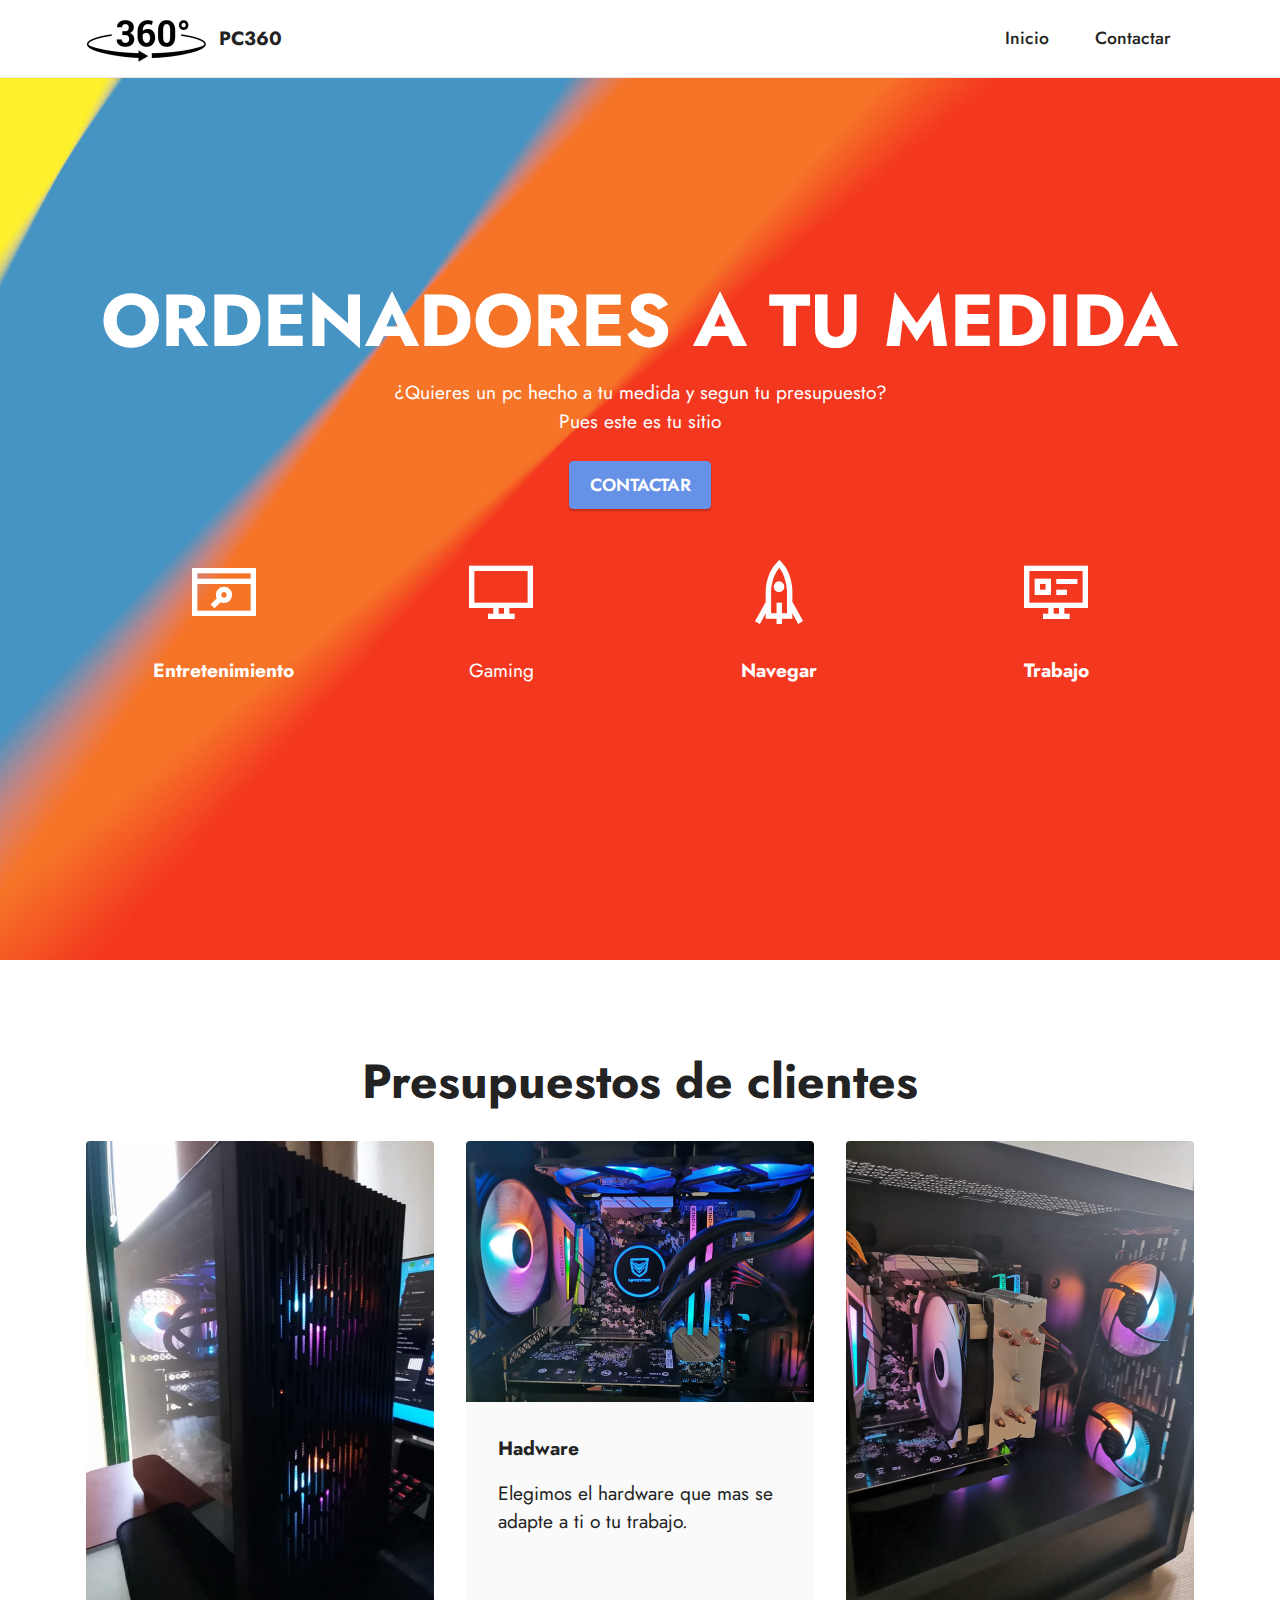
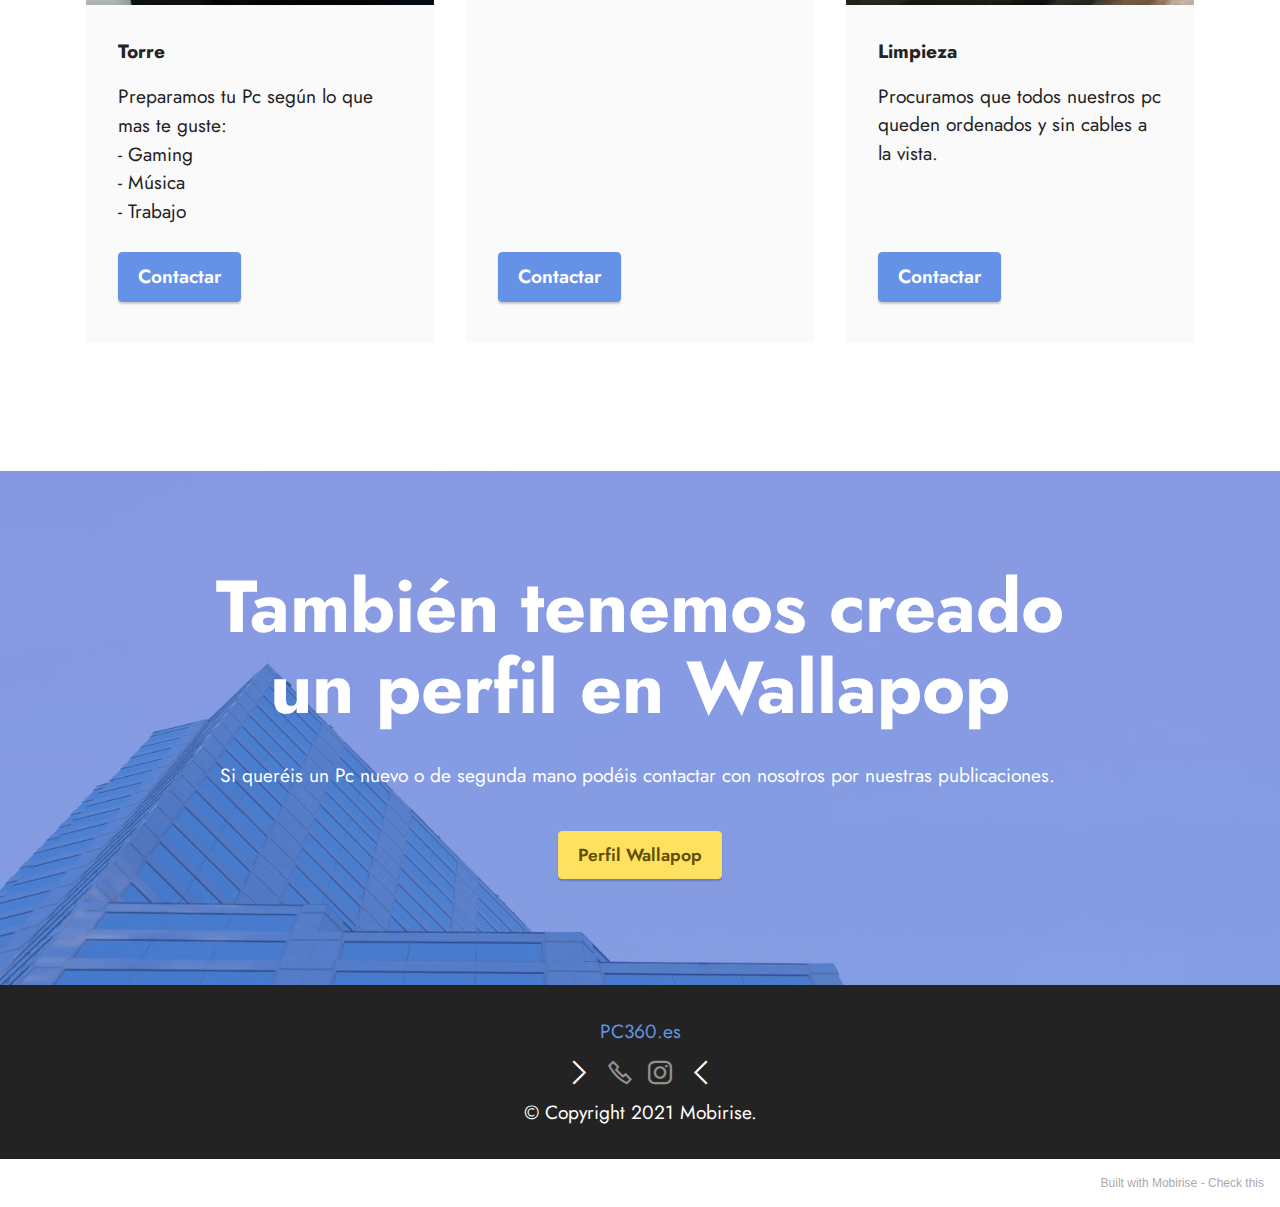
==== commit 3fb081f1: "Add files via upload" ====
--- a/index.html
+++ b/index.html
@@ -10,7 +10,7 @@
   <meta name="description" content="">
   
   
-  <title>Home</title>
+  <title>Pc360.es / Presupuestos / Pc Gmaing</title>
   <link rel="stylesheet" href="assets/web/assets/mobirise-icons2/mobirise2.css">
   <link rel="stylesheet" href="assets/tether/tether.min.css">
   <link rel="stylesheet" href="assets/bootstrap/css/bootstrap.min.css">
@@ -238,7 +238,7 @@
             </div>
         </div>
     </div>
-</section><section style="background-color: #fff; font-family: -apple-system, BlinkMacSystemFont, 'Segoe UI', 'Roboto', 'Helvetica Neue', Arial, sans-serif; color:#aaa; font-size:12px; padding: 0; align-items: center; display: flex;"><a href="https://mobirise.site/v" style="flex: 1 1; height: 3rem; padding-left: 1rem;"></a><p style="flex: 0 0 auto; margin:0; padding-right:1rem;">Make a site with <a href="https://mobirise.site/z" style="color:#aaa;">Mobirise</a></p></section><script src="assets/web/assets/jquery/jquery.min.js"></script>  <script src="assets/popper/popper.min.js"></script>  <script src="assets/tether/tether.min.js"></script>  <script src="assets/bootstrap/js/bootstrap.min.js"></script>  <script src="assets/smoothscroll/smooth-scroll.js"></script>  <script src="assets/dropdown/js/nav-dropdown.js"></script>  <script src="assets/dropdown/js/navbar-dropdown.js"></script>  <script src="assets/touchswipe/jquery.touch-swipe.min.js"></script>  <script src="assets/vimeoplayer/jquery.mb.vimeo_player.js"></script>  <script src="assets/theme/js/script.js"></script>  
+</section><section style="background-color: #fff; font-family: -apple-system, BlinkMacSystemFont, 'Segoe UI', 'Roboto', 'Helvetica Neue', Arial, sans-serif; color:#aaa; font-size:12px; padding: 0; align-items: center; display: flex;"><a href="https://mobirise.site/j" style="flex: 1 1; height: 3rem; padding-left: 1rem;"></a><p style="flex: 0 0 auto; margin:0; padding-right:1rem;">Built with Mobirise - <a href="https://mobirise.site/k" style="color:#aaa;">Check this</a></p></section><script src="assets/web/assets/jquery/jquery.min.js"></script>  <script src="assets/popper/popper.min.js"></script>  <script src="assets/tether/tether.min.js"></script>  <script src="assets/bootstrap/js/bootstrap.min.js"></script>  <script src="assets/smoothscroll/smooth-scroll.js"></script>  <script src="assets/dropdown/js/nav-dropdown.js"></script>  <script src="assets/dropdown/js/navbar-dropdown.js"></script>  <script src="assets/touchswipe/jquery.touch-swipe.min.js"></script>  <script src="assets/vimeoplayer/jquery.mb.vimeo_player.js"></script>  <script src="assets/theme/js/script.js"></script>  
   
   
 </body>
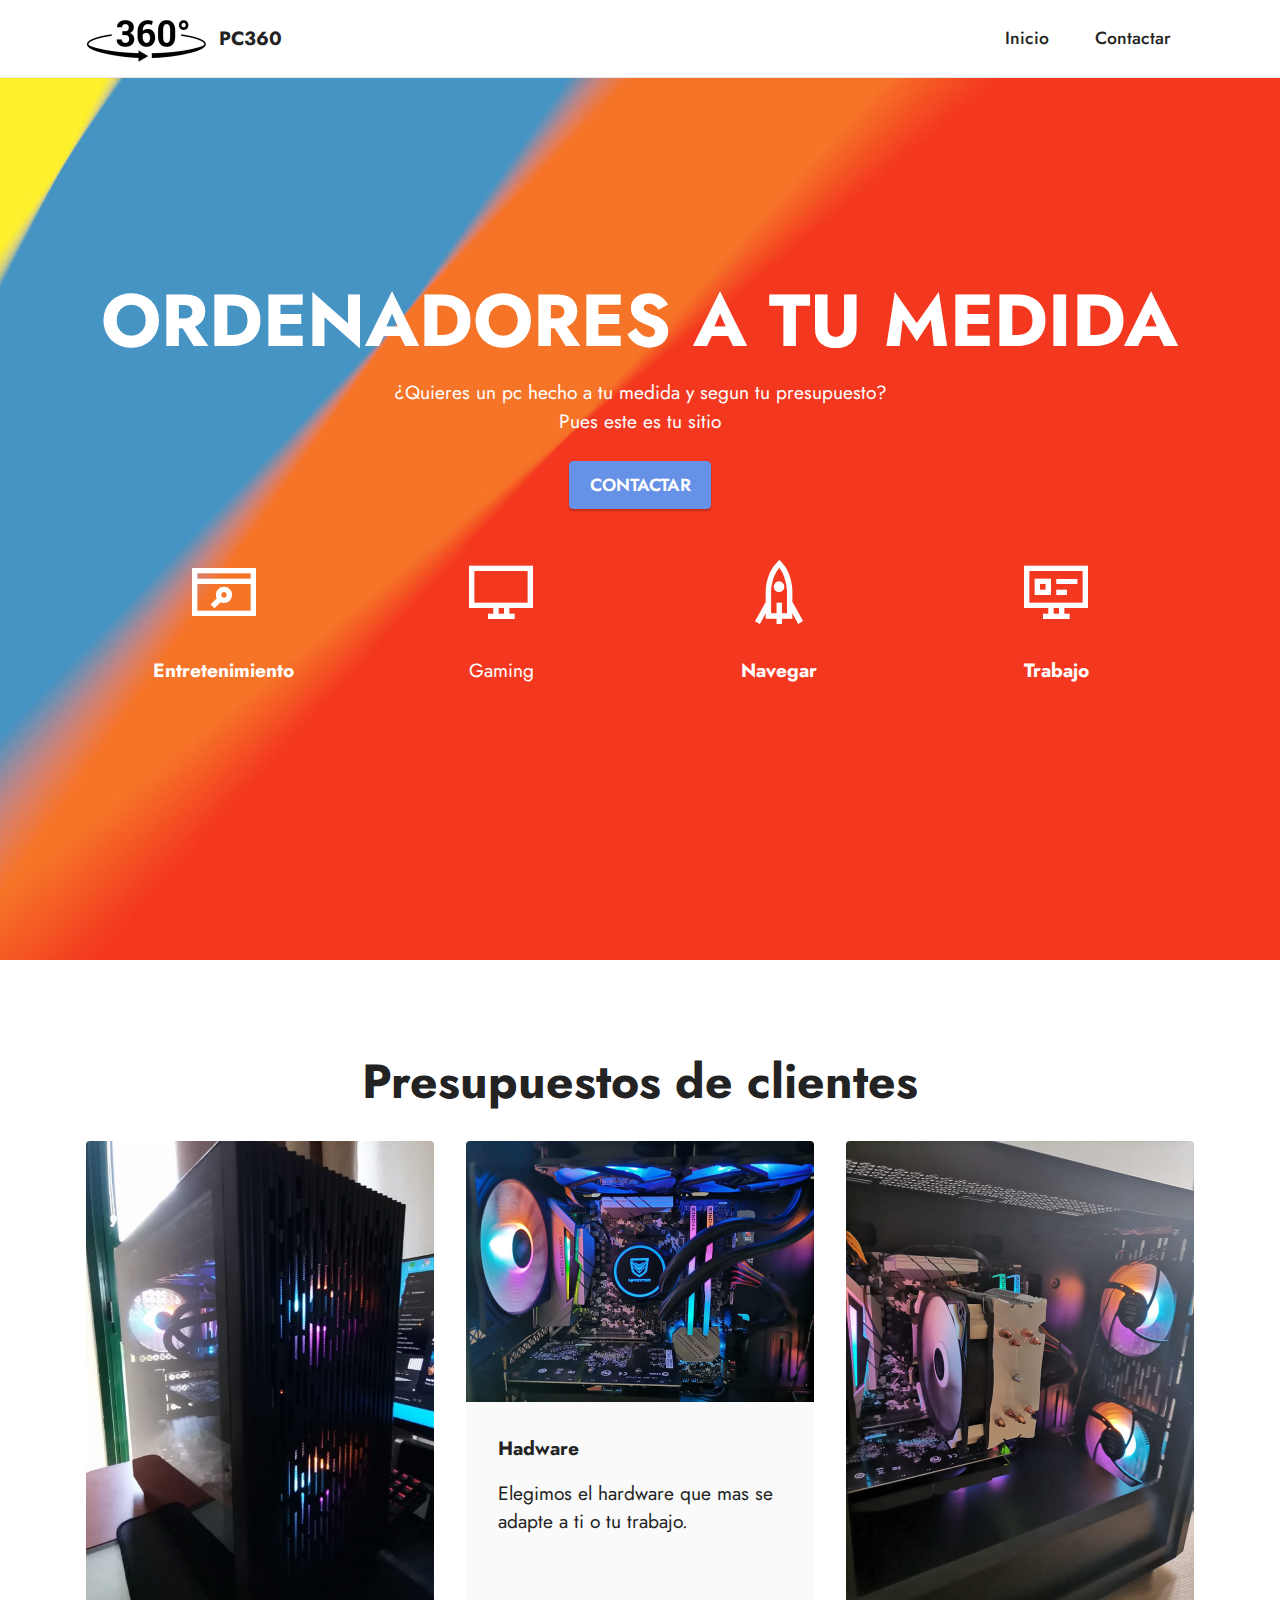
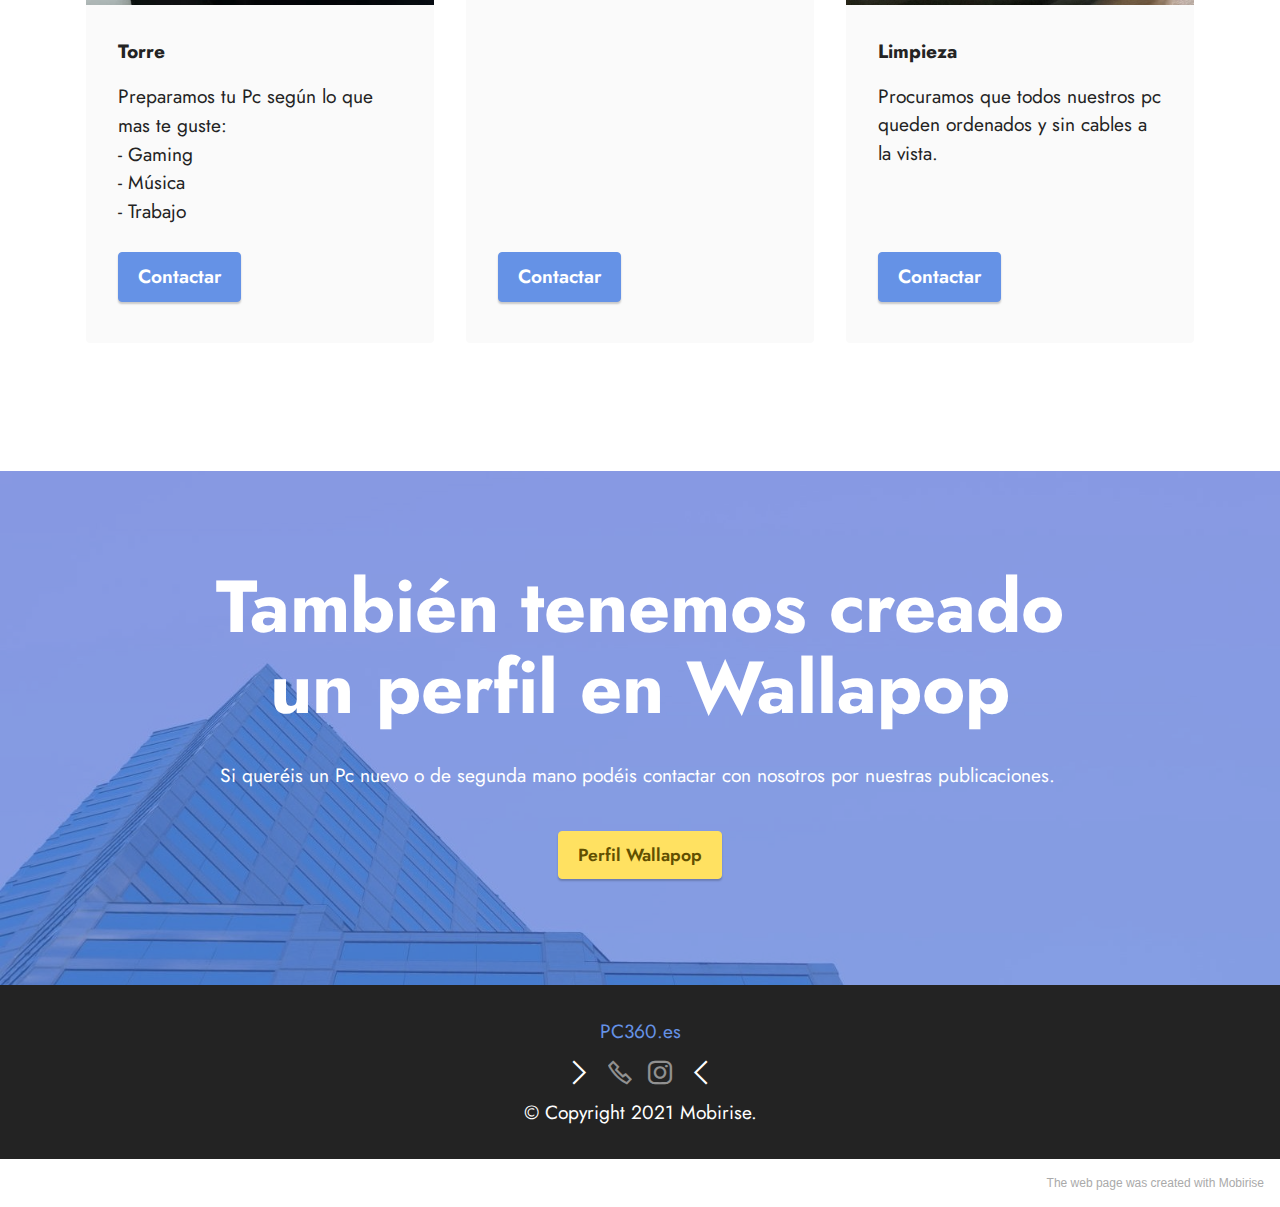
==== commit 6e7da91a: "Add files via upload" ====
--- a/index.html
+++ b/index.html
@@ -238,7 +238,7 @@
             </div>
         </div>
     </div>
-</section><section style="background-color: #fff; font-family: -apple-system, BlinkMacSystemFont, 'Segoe UI', 'Roboto', 'Helvetica Neue', Arial, sans-serif; color:#aaa; font-size:12px; padding: 0; align-items: center; display: flex;"><a href="https://mobirise.site/j" style="flex: 1 1; height: 3rem; padding-left: 1rem;"></a><p style="flex: 0 0 auto; margin:0; padding-right:1rem;">Built with Mobirise - <a href="https://mobirise.site/k" style="color:#aaa;">Check this</a></p></section><script src="assets/web/assets/jquery/jquery.min.js"></script>  <script src="assets/popper/popper.min.js"></script>  <script src="assets/tether/tether.min.js"></script>  <script src="assets/bootstrap/js/bootstrap.min.js"></script>  <script src="assets/smoothscroll/smooth-scroll.js"></script>  <script src="assets/dropdown/js/nav-dropdown.js"></script>  <script src="assets/dropdown/js/navbar-dropdown.js"></script>  <script src="assets/touchswipe/jquery.touch-swipe.min.js"></script>  <script src="assets/vimeoplayer/jquery.mb.vimeo_player.js"></script>  <script src="assets/theme/js/script.js"></script>  
+</section><section style="background-color: #fff; font-family: -apple-system, BlinkMacSystemFont, 'Segoe UI', 'Roboto', 'Helvetica Neue', Arial, sans-serif; color:#aaa; font-size:12px; padding: 0; align-items: center; display: flex;"><a href="https://mobirise.site/o" style="flex: 1 1; height: 3rem; padding-left: 1rem;"></a><p style="flex: 0 0 auto; margin:0; padding-right:1rem;"><a href="https://mobirise.site/c" style="color:#aaa;">The</a> web page was created with Mobirise</p></section><script src="assets/web/assets/jquery/jquery.min.js"></script>  <script src="assets/popper/popper.min.js"></script>  <script src="assets/tether/tether.min.js"></script>  <script src="assets/bootstrap/js/bootstrap.min.js"></script>  <script src="assets/smoothscroll/smooth-scroll.js"></script>  <script src="assets/dropdown/js/nav-dropdown.js"></script>  <script src="assets/dropdown/js/navbar-dropdown.js"></script>  <script src="assets/touchswipe/jquery.touch-swipe.min.js"></script>  <script src="assets/vimeoplayer/jquery.mb.vimeo_player.js"></script>  <script src="assets/theme/js/script.js"></script>  
   
   
 </body>
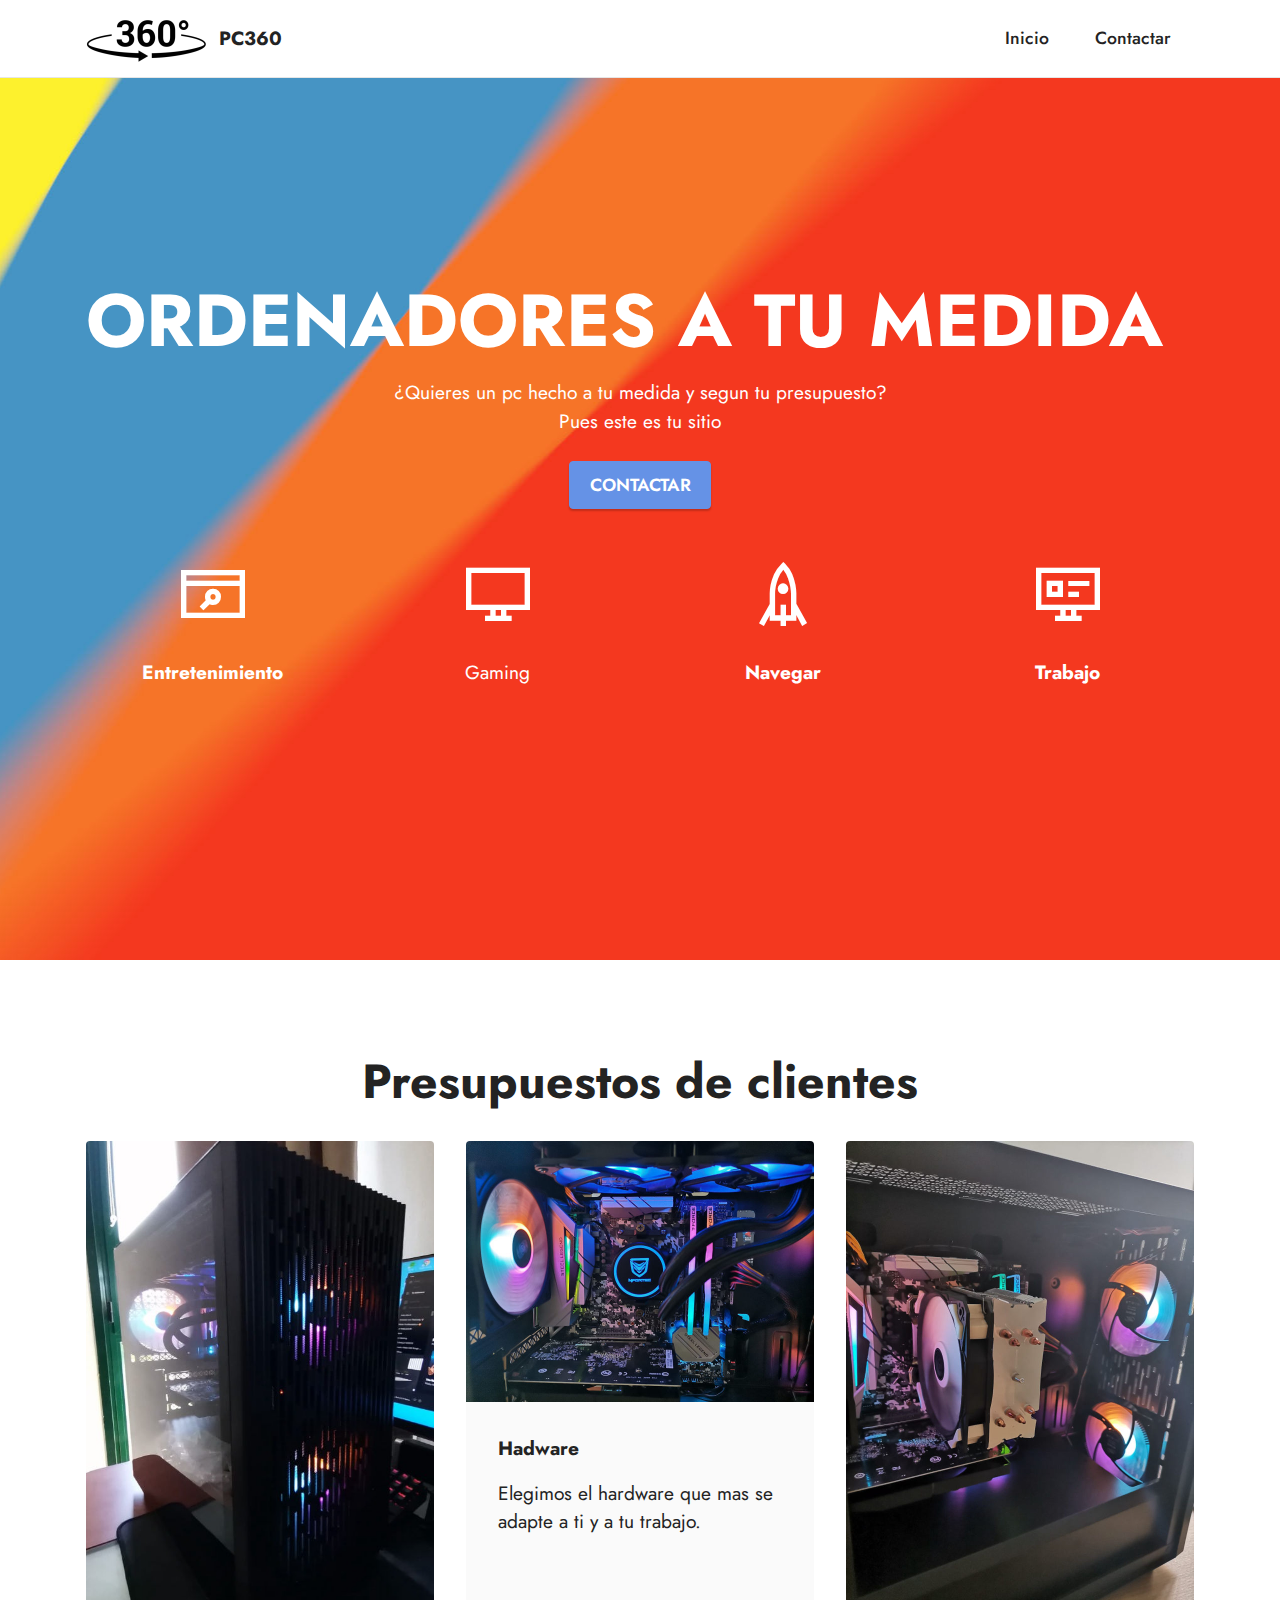
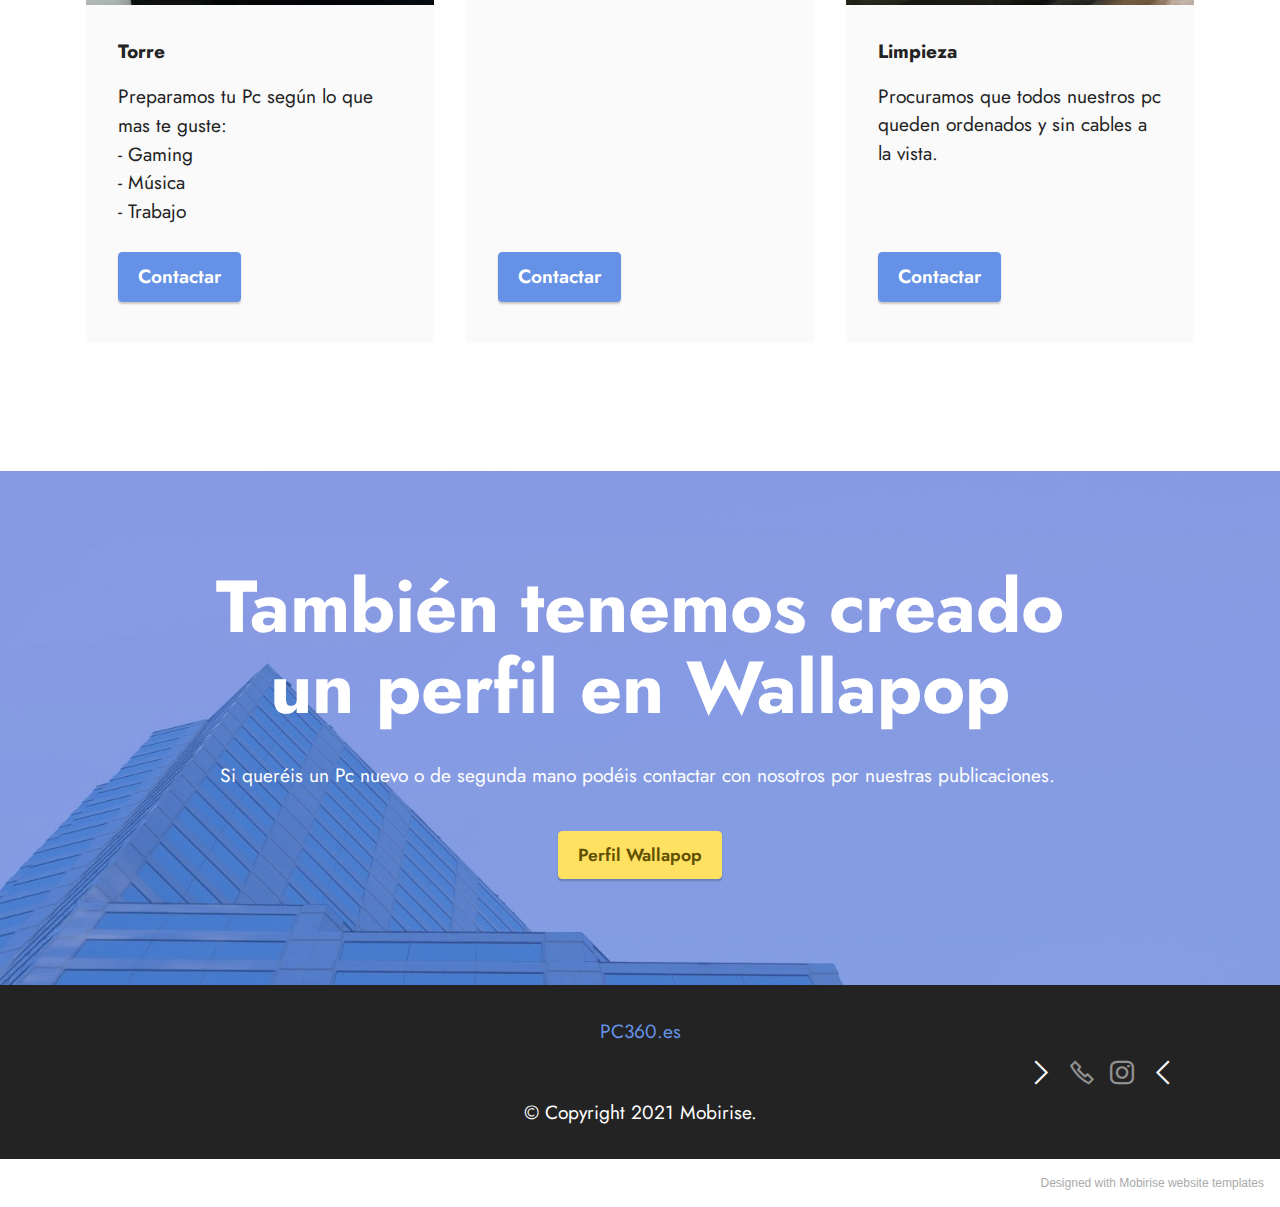
==== commit 97d0d85e: "Add files via upload" ====
--- a/index.html
+++ b/index.html
@@ -1,10 +1,10 @@
 <!DOCTYPE html>
 <html  >
 <head>
-  <!-- Site made with Mobirise Website Builder v5.3.10, https://mobirise.com -->
+  <!-- Site made with Mobirise Website Builder v5.4.1, https://mobirise.com -->
   <meta charset="UTF-8">
   <meta http-equiv="X-UA-Compatible" content="IE=edge">
-  <meta name="generator" content="Mobirise v5.3.10, mobirise.com">
+  <meta name="generator" content="Mobirise v5.4.1, mobirise.com">
   <meta name="viewport" content="width=device-width, initial-scale=1, minimum-scale=1">
   <link rel="shortcut icon" href="assets/images/unnamed-121x61.png" type="image/x-icon">
   <meta name="description" content="">
@@ -12,7 +12,6 @@
   
   <title>Pc360.es / Presupuestos / Pc Gmaing</title>
   <link rel="stylesheet" href="assets/web/assets/mobirise-icons2/mobirise2.css">
-  <link rel="stylesheet" href="assets/tether/tether.min.css">
   <link rel="stylesheet" href="assets/bootstrap/css/bootstrap.min.css">
   <link rel="stylesheet" href="assets/bootstrap/css/bootstrap-grid.min.css">
   <link rel="stylesheet" href="assets/bootstrap/css/bootstrap-reboot.min.css">
@@ -29,7 +28,7 @@
 </head>
 <body>
   
-  <section class="menu cid-s48OLK6784" once="menu" id="menu1-h">
+  <section data-bs-version="5.1" class="menu cid-s48OLK6784" once="menu" id="menu1-h">
     
     <nav class="navbar navbar-dropdown navbar-fixed-top navbar-expand-lg">
         <div class="container">
@@ -41,7 +40,7 @@
                 </span>
                 <span class="navbar-caption-wrap"><a class="navbar-caption text-black text-primary display-7" href="index.html">PC360</a></span>
             </div>
-            <button class="navbar-toggler" type="button" data-toggle="collapse" data-target="#navbarSupportedContent" aria-controls="navbarNavAltMarkup" aria-expanded="false" aria-label="Toggle navigation">
+            <button class="navbar-toggler" type="button" data-toggle="collapse" data-bs-toggle="collapse" data-target="#navbarSupportedContent" data-bs-target="#navbarSupportedContent" aria-controls="navbarNavAltMarkup" aria-expanded="false" aria-label="Toggle navigation">
                 <div class="hamburger">
                     <span></span>
                     <span></span>
@@ -60,7 +59,7 @@
 
 </section>
 
-<section class="header19 cid-sFvabvf7w4 mbr-fullscreen" id="header19-p">
+<section data-bs-version="5.1" class="header19 cid-sFvabvf7w4 mbr-fullscreen" id="header19-p">
 
     
 
@@ -114,7 +113,7 @@
     </div>
 </section>
 
-<section class="features3 cid-sFvacfeFpE" id="features3-q">
+<section data-bs-version="5.1" class="features3 cid-sFvacfeFpE" id="features3-q">
     
     
     <div class="container">
@@ -144,7 +143,7 @@
                     <div class="item-content">
                         <h5 class="item-title mbr-fonts-style display-7"><strong>Hadware</strong></h5>
                         
-                        <p class="mbr-text mbr-fonts-style mt-3 display-7">Elegimos el hardware que mas se adapte a ti o tu trabajo.</p>
+                        <p class="mbr-text mbr-fonts-style mt-3 display-7">Elegimos el hardware que mas se adapte a ti y a tu trabajo.</p>
                     </div>
                     <div class="mbr-section-btn item-footer mt-2"><a href="" class="btn btn-primary item-btn display-7" target="_blank">Contactar</a></div>
                 </div>
@@ -166,7 +165,7 @@
     </div>
 </section>
 
-<section class="info3 cid-sFvadQtrVx" id="info3-r">
+<section data-bs-version="5.1" class="info3 cid-sFvadQtrVx" id="info3-r">
 
     
 
@@ -189,7 +188,7 @@
     </div>
 </section>
 
-<section class="footer3 cid-s48P1Icc8J" once="footers" id="footer3-i">
+<section data-bs-version="5.1" class="footer3 cid-s48P1Icc8J" once="footers" id="footer3-i">
 
     
 
@@ -238,7 +237,7 @@
             </div>
         </div>
     </div>
-</section><section style="background-color: #fff; font-family: -apple-system, BlinkMacSystemFont, 'Segoe UI', 'Roboto', 'Helvetica Neue', Arial, sans-serif; color:#aaa; font-size:12px; padding: 0; align-items: center; display: flex;"><a href="https://mobirise.site/o" style="flex: 1 1; height: 3rem; padding-left: 1rem;"></a><p style="flex: 0 0 auto; margin:0; padding-right:1rem;"><a href="https://mobirise.site/c" style="color:#aaa;">The</a> web page was created with Mobirise</p></section><script src="assets/web/assets/jquery/jquery.min.js"></script>  <script src="assets/popper/popper.min.js"></script>  <script src="assets/tether/tether.min.js"></script>  <script src="assets/bootstrap/js/bootstrap.min.js"></script>  <script src="assets/smoothscroll/smooth-scroll.js"></script>  <script src="assets/dropdown/js/nav-dropdown.js"></script>  <script src="assets/dropdown/js/navbar-dropdown.js"></script>  <script src="assets/touchswipe/jquery.touch-swipe.min.js"></script>  <script src="assets/vimeoplayer/jquery.mb.vimeo_player.js"></script>  <script src="assets/theme/js/script.js"></script>  
+</section><section style="background-color: #fff; font-family: -apple-system, BlinkMacSystemFont, 'Segoe UI', 'Roboto', 'Helvetica Neue', Arial, sans-serif; color:#aaa; font-size:12px; padding: 0; align-items: center; display: flex;"><a href="https://mobirise.site/o" style="flex: 1 1; height: 3rem; padding-left: 1rem;"></a><p style="flex: 0 0 auto; margin:0; padding-right:1rem;">Designed with <a href="https://mobirise.site/b" style="color:#aaa;">Mobirise</a> website templates</p></section><script src="assets/bootstrap/js/bootstrap.bundle.min.js"></script>  <script src="assets/smoothscroll/smooth-scroll.js"></script>  <script src="assets/ytplayer/index.js"></script>  <script src="assets/dropdown/js/navbar-dropdown.js"></script>  <script src="assets/vimeoplayer/player.js"></script>  <script src="assets/theme/js/script.js"></script>  
   
   
 </body>
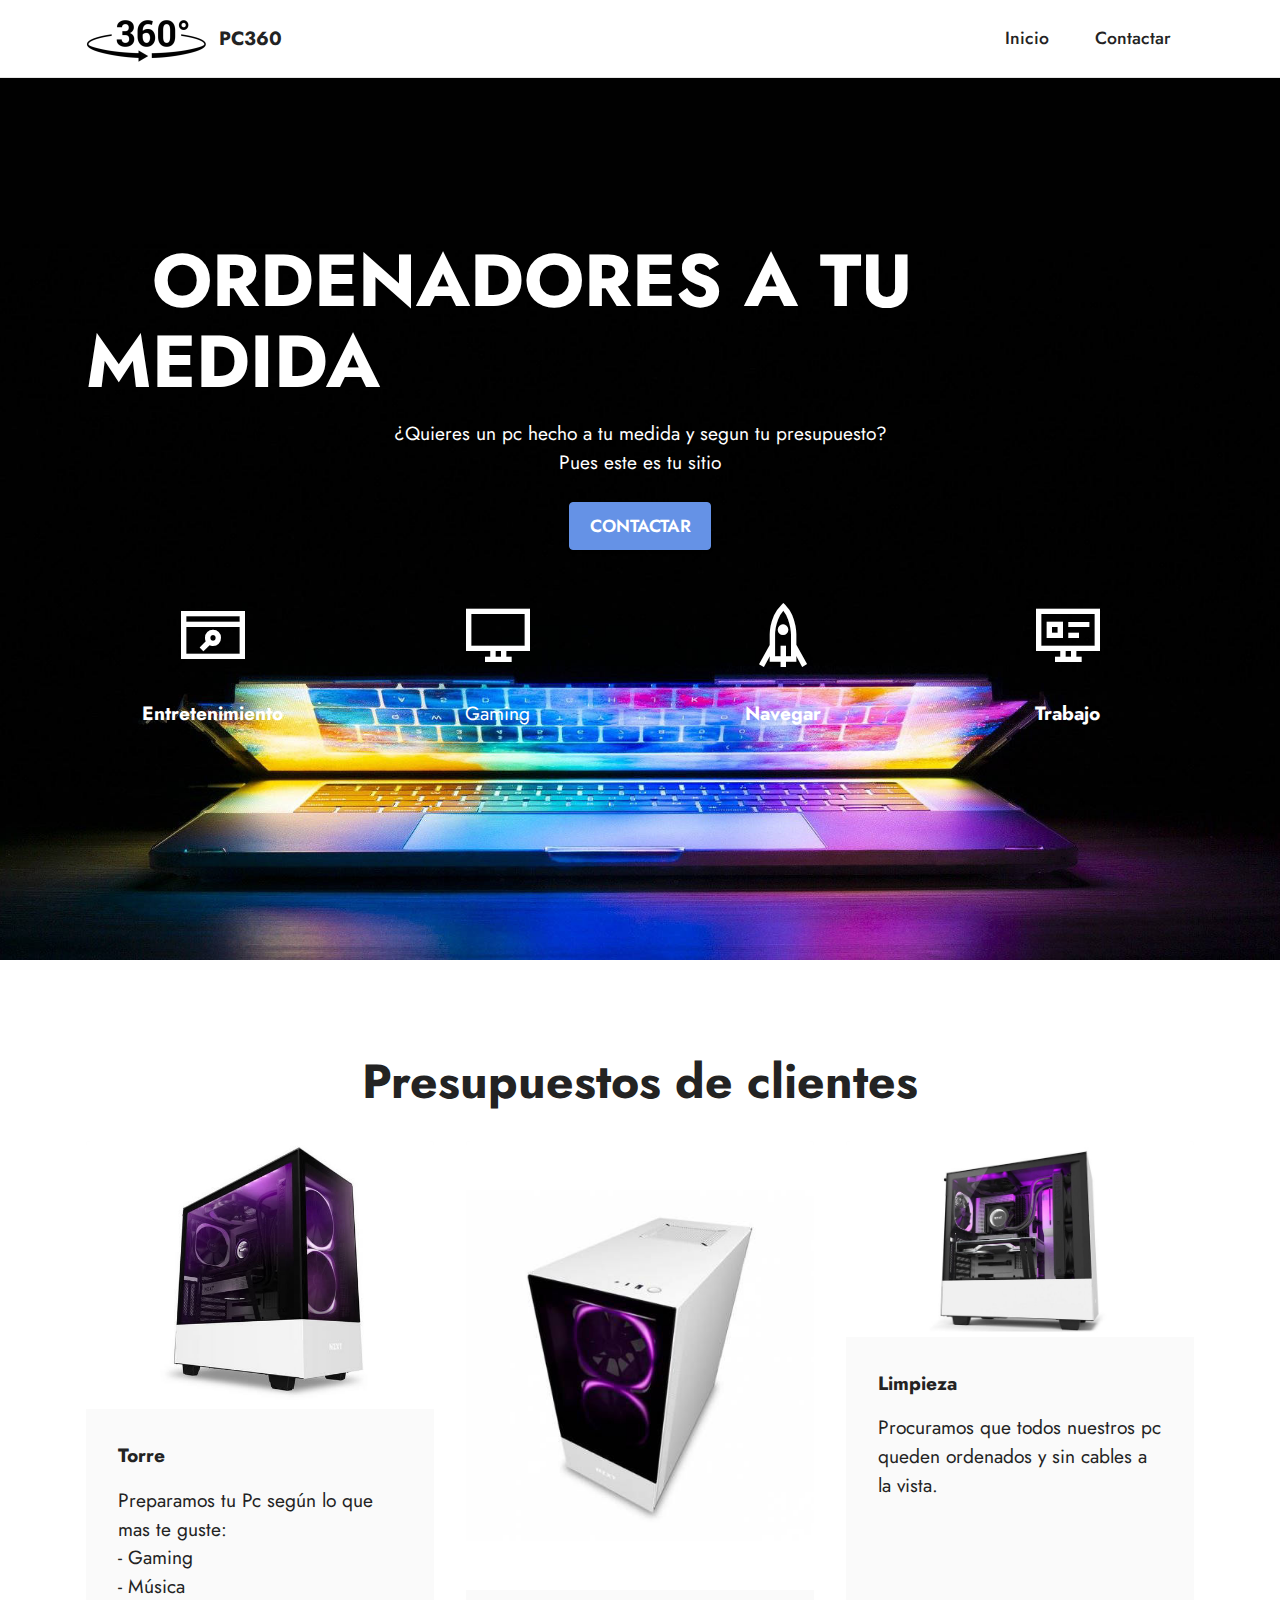
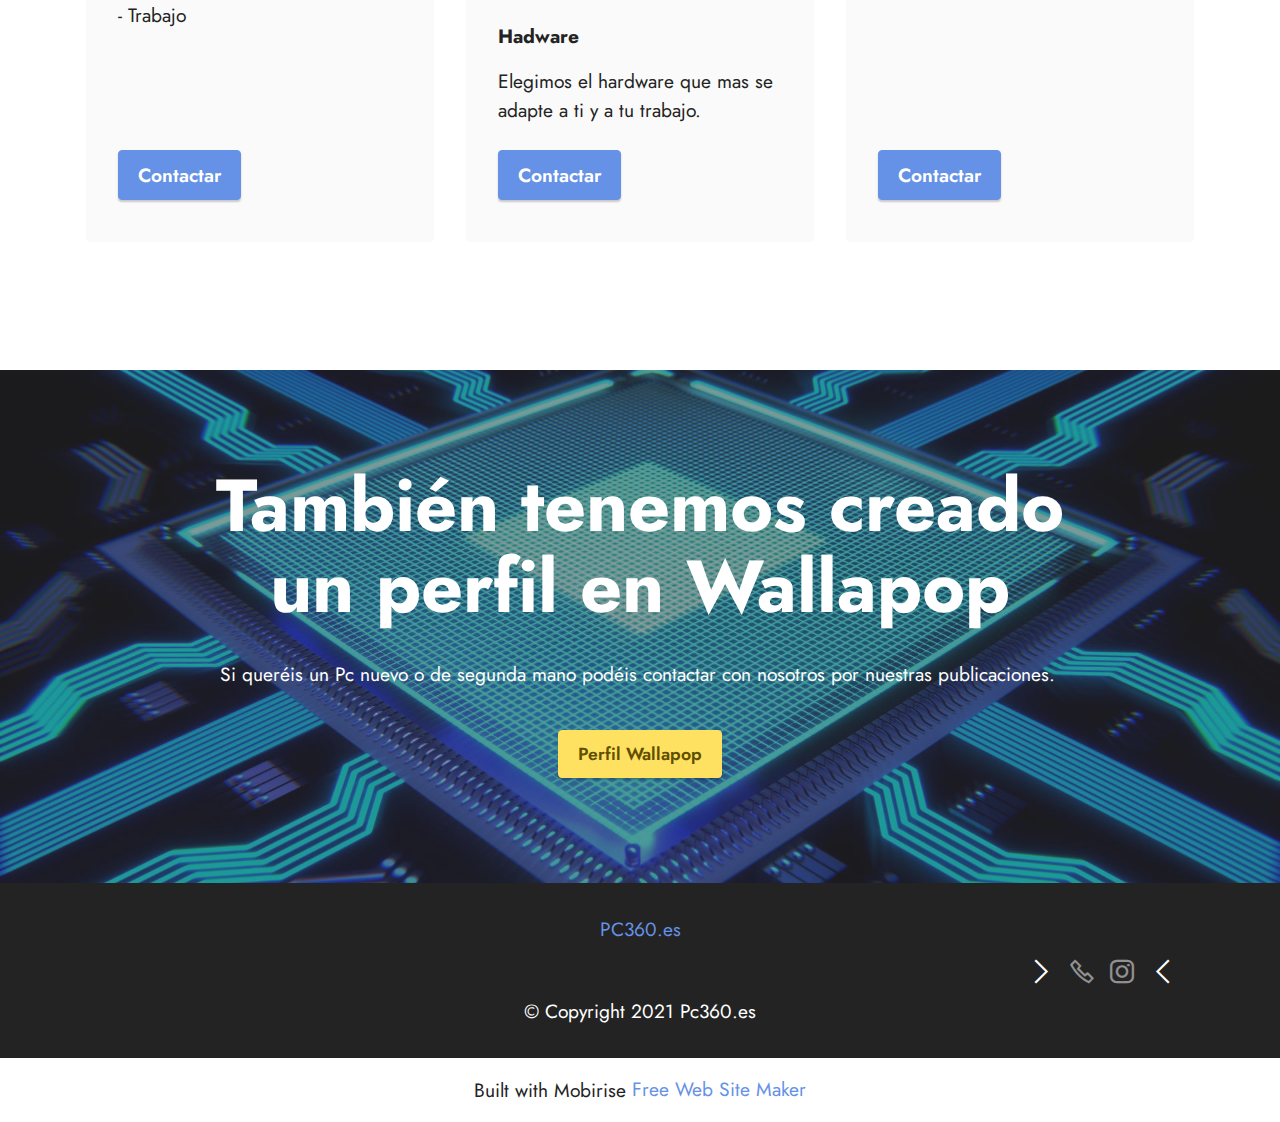
==== commit 80222cbf: "Add files via upload" ====
--- a/index.html
+++ b/index.html
@@ -1,10 +1,14 @@
 <!DOCTYPE html>
 <html  >
 <head>
-  <!-- Site made with Mobirise Website Builder v5.4.1, https://mobirise.com -->
+  <!-- Site made with Mobirise Website Builder v5.6.5, https://mobirise.com -->
   <meta charset="UTF-8">
   <meta http-equiv="X-UA-Compatible" content="IE=edge">
-  <meta name="generator" content="Mobirise v5.4.1, mobirise.com">
+  <meta name="generator" content="Mobirise v5.6.5, mobirise.com">
+  <meta name="twitter:card" content="summary_large_image"/>
+  <meta name="twitter:image:src" content="">
+  <meta property="og:image" content="">
+  <meta name="twitter:title" content="Pc360.es / Presupuestos / Pc Gmaing">
   <meta name="viewport" content="width=device-width, initial-scale=1, minimum-scale=1">
   <link rel="shortcut icon" href="assets/images/unnamed-121x61.png" type="image/x-icon">
   <meta name="description" content="">
@@ -68,7 +72,7 @@
     <div class="container">
         <div class="media-container">
             <div class="col-md-12 align-center">
-                <h1 class="mbr-section-title mbr-white mbr-bold mbr-fonts-style mb-3 display-1">ORDENADORES A TU MEDIDA</h1>
+                <h1 class="mbr-section-title mbr-white mbr-bold mbr-fonts-style mb-3 display-1">&nbsp; &nbsp;ORDENADORES A TU MEDIDA</h1>
                 <p class="mbr-text mbr-white mbr-fonts-style display-7">¿Quieres un pc hecho a tu medida y segun tu presupuesto?
 <br>Pues este es tu sitio</p>
                 <div class="mbr-section-btn align-center"><a class="btn btn-primary display-4" href="page1.html">CONTACTAR</a></div>
@@ -125,7 +129,7 @@
             <div class="item features-image сol-12 col-md-6 col-lg-4">
                 <div class="item-wrapper">
                     <div class="item-img">
-                        <img src="assets/images/9603e83d-5a73-4109-a4ea-502c037448dd-696x928.jpeg" alt="">
+                        <img src="assets/images/nzxt-caja-semitorre-h510-elite-led-rgb-blanco-602x464.jpg" alt="">
                     </div>
                     <div class="item-content">
                         <h5 class="item-title mbr-fonts-style display-7"><strong>Torre</strong></h5>
@@ -138,7 +142,7 @@
             <div class="item features-image сol-12 col-md-6 col-lg-4">
                 <div class="item-wrapper">
                     <div class="item-img">
-                        <img src="assets/images/319b71d5-4db8-4b44-8c37-0bb615a13e77-696x522.jpg" alt="">
+                        <img src="assets/images/nzxt-h510-elite-atx-rgb-blanca-caja-452x584.jpg" alt="">
                     </div>
                     <div class="item-content">
                         <h5 class="item-title mbr-fonts-style display-7"><strong>Hadware</strong></h5>
@@ -151,7 +155,7 @@
             <div class="item features-image сol-12 col-md-6 col-lg-4">
                 <div class="item-wrapper">
                     <div class="item-img">
-                        <img src="assets/images/4a1af7f1-f972-4c89-af94-aa0aa6301dc7-696x928.jpg" alt="">
+                        <img src="assets/images/nzxt-h510i-816x459.jpg" alt="">
                     </div>
                     <div class="item-content">
                         <h5 class="item-title mbr-fonts-style display-7"><strong>Limpieza</strong></h5>
@@ -169,7 +173,7 @@
 
     
 
-    <div class="mbr-overlay" style="opacity: 0.6; background-color: rgb(68, 121, 217);">
+    <div class="mbr-overlay" style="opacity: 0.5; background-color: rgb(53, 53, 53);">
     </div>
 
     <div class="container">
@@ -233,11 +237,11 @@
             </div>
             <div class="row row-copirayt">
                 <p class="mbr-text mb-0 mbr-fonts-style mbr-white align-center display-7">
-                    © Copyright 2021 Mobirise.</p>
-            </div>
-        </div>
-    </div>
-</section><section style="background-color: #fff; font-family: -apple-system, BlinkMacSystemFont, 'Segoe UI', 'Roboto', 'Helvetica Neue', Arial, sans-serif; color:#aaa; font-size:12px; padding: 0; align-items: center; display: flex;"><a href="https://mobirise.site/o" style="flex: 1 1; height: 3rem; padding-left: 1rem;"></a><p style="flex: 0 0 auto; margin:0; padding-right:1rem;">Designed with <a href="https://mobirise.site/b" style="color:#aaa;">Mobirise</a> website templates</p></section><script src="assets/bootstrap/js/bootstrap.bundle.min.js"></script>  <script src="assets/smoothscroll/smooth-scroll.js"></script>  <script src="assets/ytplayer/index.js"></script>  <script src="assets/dropdown/js/navbar-dropdown.js"></script>  <script src="assets/vimeoplayer/player.js"></script>  <script src="assets/theme/js/script.js"></script>  
+                    © Copyright 2021 Pc360.es</p>
+            </div>
+        </div>
+    </div>
+</section><section class="display-7" style="padding: 0;align-items: center;justify-content: center;flex-wrap: wrap;    align-content: center;display: flex;position: relative;height: 4rem;"><a href="https://mobiri.se/" style="flex: 1 1;height: 4rem;position: absolute;width: 100%;z-index: 1;"><img alt="" style="height: 4rem;" src="[data-uri]"></a><p style="margin: 0;text-align: center;" class="display-7">Built with Mobirise &#8204;</p><a style="z-index:1" href="https://mobirise.com/website-maker.html">Free Web Site Maker</a></section><script src="assets/bootstrap/js/bootstrap.bundle.min.js"></script>  <script src="assets/smoothscroll/smooth-scroll.js"></script>  <script src="assets/ytplayer/index.js"></script>  <script src="assets/dropdown/js/navbar-dropdown.js"></script>  <script src="assets/vimeoplayer/player.js"></script>  <script src="assets/theme/js/script.js"></script>  
   
   
 </body>
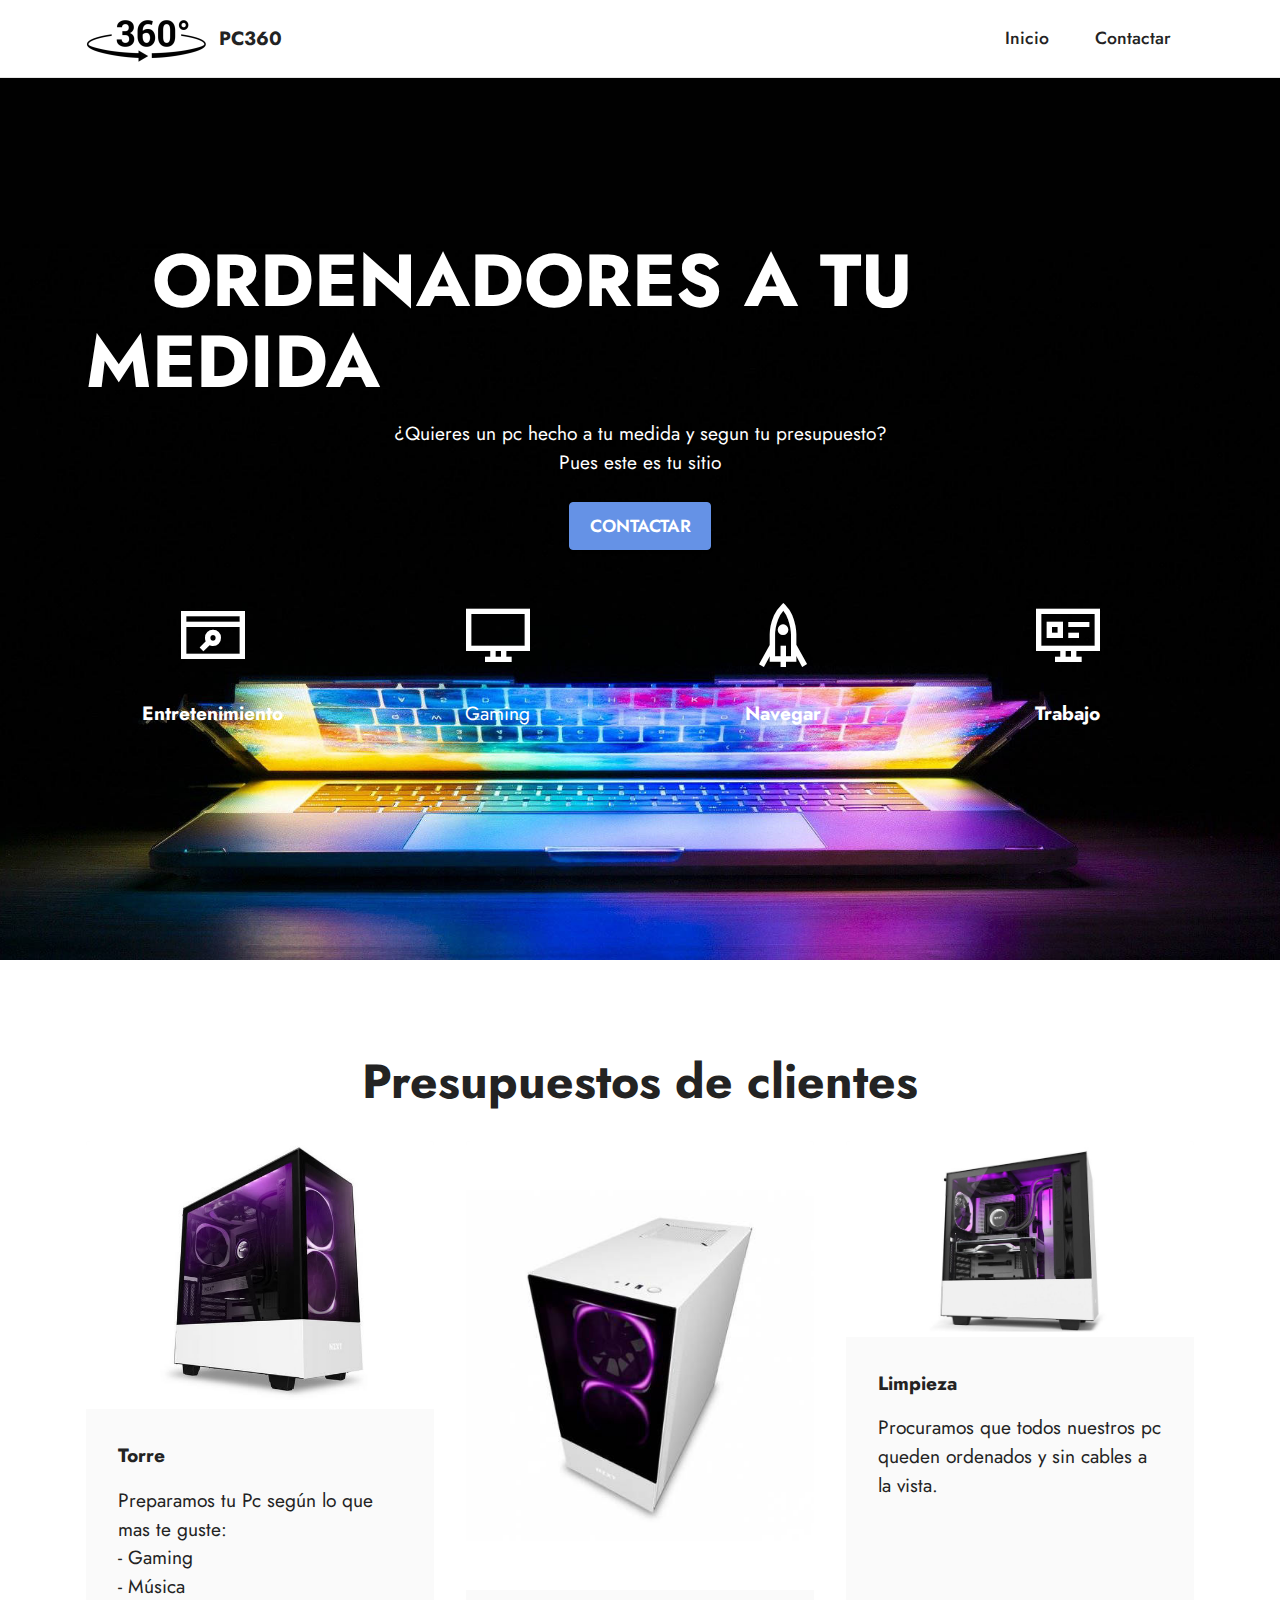
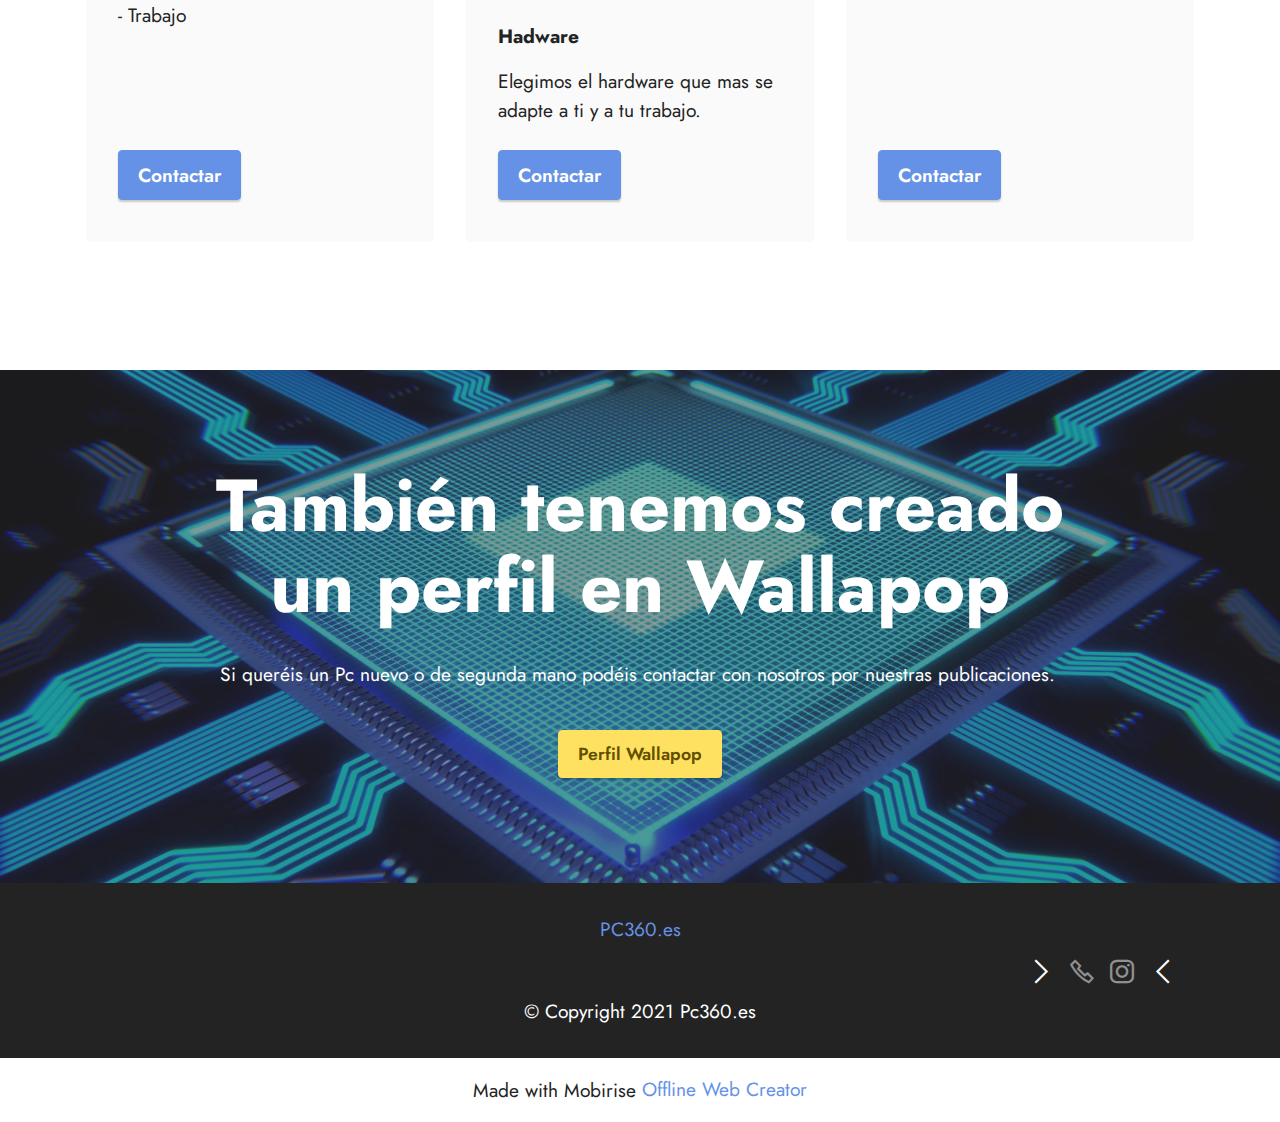
==== commit 934a4379: "Add files via upload" ====
--- a/index.html
+++ b/index.html
@@ -241,7 +241,7 @@
             </div>
         </div>
     </div>
-</section><section class="display-7" style="padding: 0;align-items: center;justify-content: center;flex-wrap: wrap;    align-content: center;display: flex;position: relative;height: 4rem;"><a href="https://mobiri.se/" style="flex: 1 1;height: 4rem;position: absolute;width: 100%;z-index: 1;"><img alt="" style="height: 4rem;" src="[data-uri]"></a><p style="margin: 0;text-align: center;" class="display-7">Built with Mobirise &#8204;</p><a style="z-index:1" href="https://mobirise.com/website-maker.html">Free Web Site Maker</a></section><script src="assets/bootstrap/js/bootstrap.bundle.min.js"></script>  <script src="assets/smoothscroll/smooth-scroll.js"></script>  <script src="assets/ytplayer/index.js"></script>  <script src="assets/dropdown/js/navbar-dropdown.js"></script>  <script src="assets/vimeoplayer/player.js"></script>  <script src="assets/theme/js/script.js"></script>  
+</section><section class="display-7" style="padding: 0;align-items: center;justify-content: center;flex-wrap: wrap;    align-content: center;display: flex;position: relative;height: 4rem;"><a href="https://mobiri.se/" style="flex: 1 1;height: 4rem;position: absolute;width: 100%;z-index: 1;"><img alt="" style="height: 4rem;" src="[data-uri]"></a><p style="margin: 0;text-align: center;" class="display-7">Made with Mobirise &#8204;</p><a style="z-index:1" href="https://mobirise.com/offline-website-builder.html">Offline Web Creator</a></section><script src="assets/bootstrap/js/bootstrap.bundle.min.js"></script>  <script src="assets/smoothscroll/smooth-scroll.js"></script>  <script src="assets/ytplayer/index.js"></script>  <script src="assets/dropdown/js/navbar-dropdown.js"></script>  <script src="assets/vimeoplayer/player.js"></script>  <script src="assets/theme/js/script.js"></script>  
   
   
 </body>
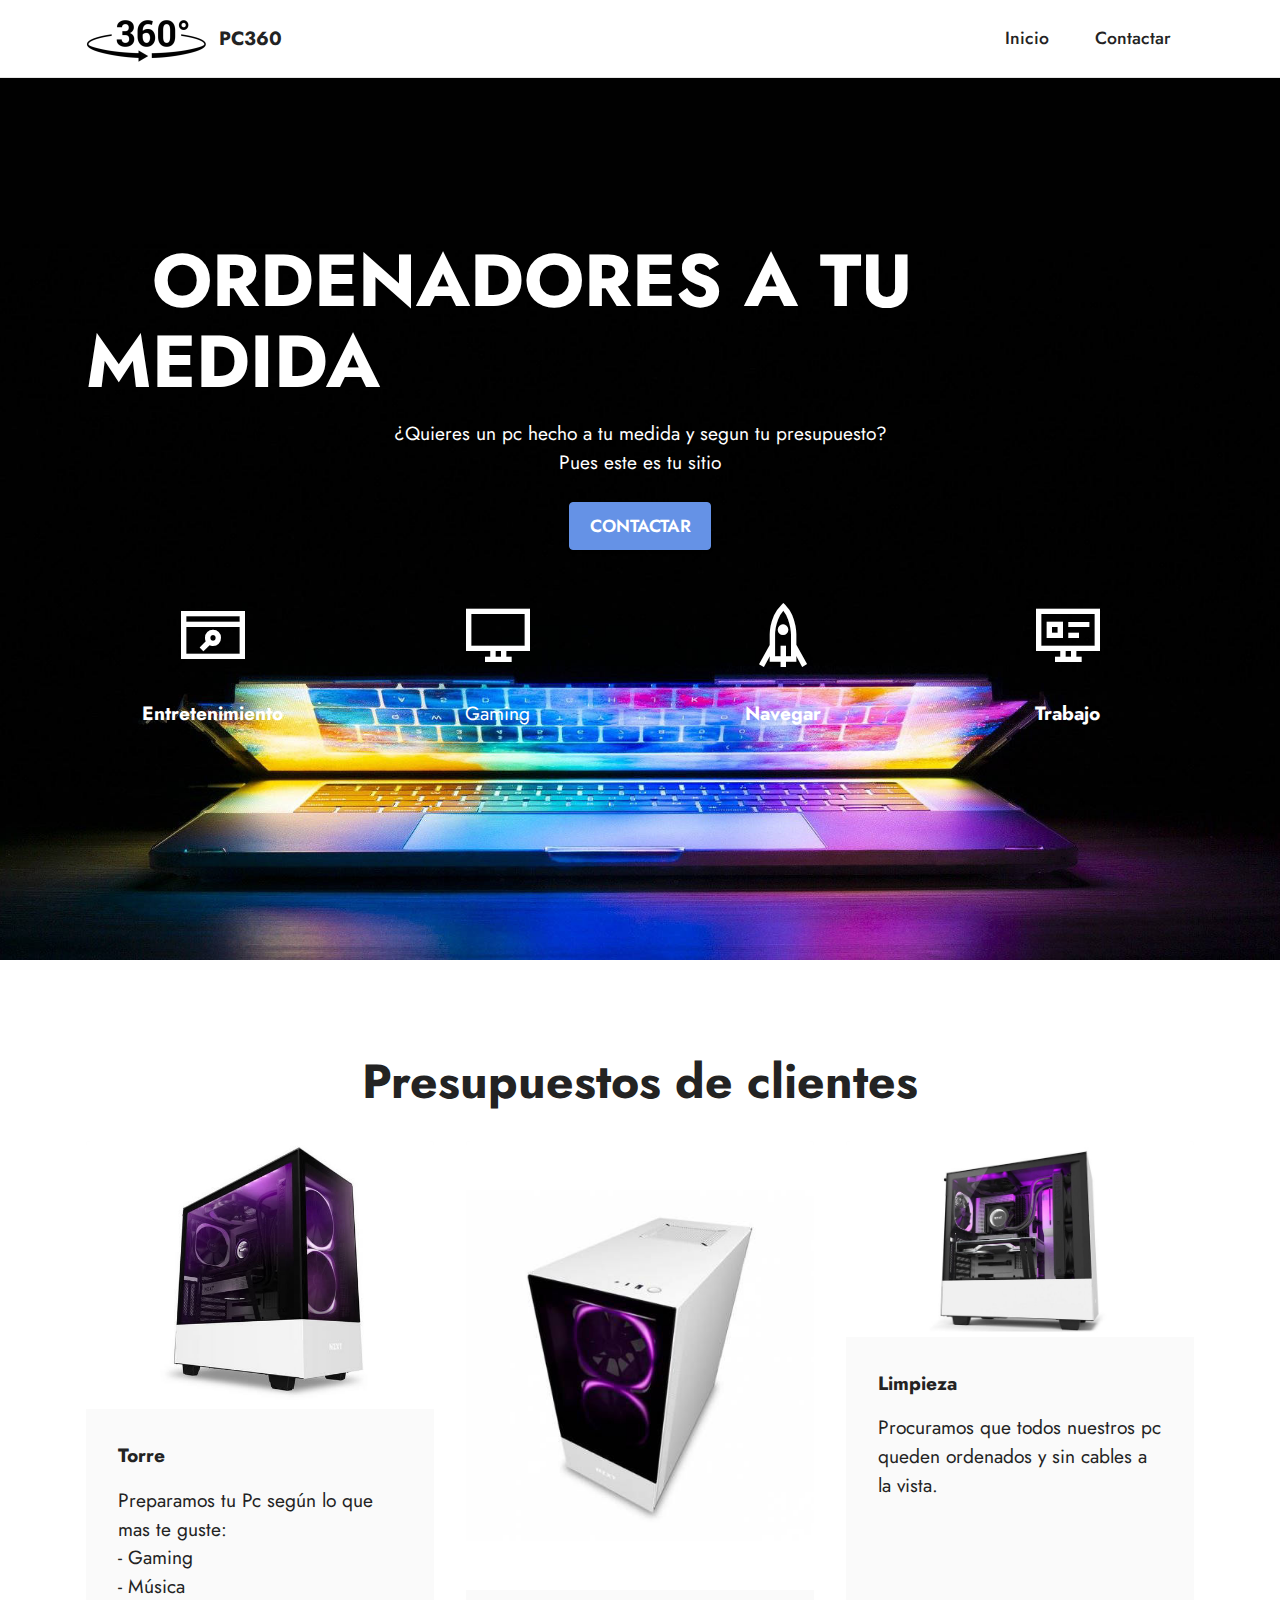
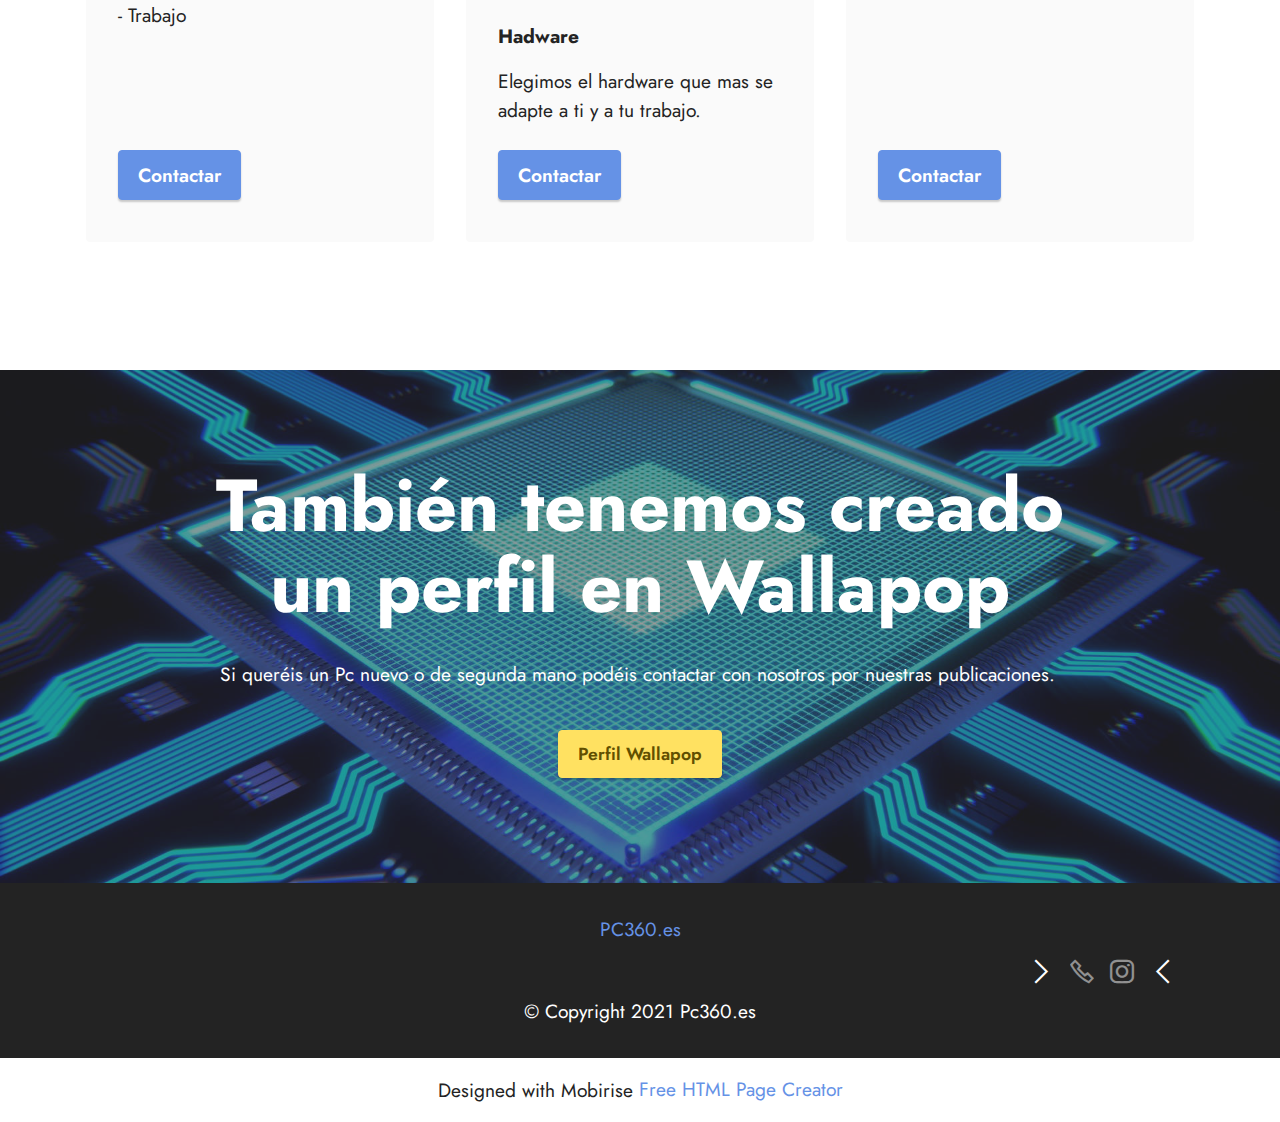
==== commit a6bb1f6b: "Add files via upload" ====
--- a/index.html
+++ b/index.html
@@ -54,7 +54,7 @@
             </button>
             <div class="collapse navbar-collapse" id="navbarSupportedContent">
                 <ul class="navbar-nav nav-dropdown nav-right" data-app-modern-menu="true"><li class="nav-item"><a class="nav-link link text-black text-primary display-4" href="index.html">Inicio</a></li>
-                    <li class="nav-item"><a class="nav-link link text-black text-primary display-4" href="page1.html">Contactar</a></li></ul>
+                    <li class="nav-item"><a class="nav-link link text-black text-primary display-4" href="contactopc360.html">Contactar</a></li></ul>
                 
                 
             </div>
@@ -241,7 +241,7 @@
             </div>
         </div>
     </div>
-</section><section class="display-7" style="padding: 0;align-items: center;justify-content: center;flex-wrap: wrap;    align-content: center;display: flex;position: relative;height: 4rem;"><a href="https://mobiri.se/" style="flex: 1 1;height: 4rem;position: absolute;width: 100%;z-index: 1;"><img alt="" style="height: 4rem;" src="[data-uri]"></a><p style="margin: 0;text-align: center;" class="display-7">Made with Mobirise &#8204;</p><a style="z-index:1" href="https://mobirise.com/offline-website-builder.html">Offline Web Creator</a></section><script src="assets/bootstrap/js/bootstrap.bundle.min.js"></script>  <script src="assets/smoothscroll/smooth-scroll.js"></script>  <script src="assets/ytplayer/index.js"></script>  <script src="assets/dropdown/js/navbar-dropdown.js"></script>  <script src="assets/vimeoplayer/player.js"></script>  <script src="assets/theme/js/script.js"></script>  
+</section><section class="display-7" style="padding: 0;align-items: center;justify-content: center;flex-wrap: wrap;    align-content: center;display: flex;position: relative;height: 4rem;"><a href="https://mobiri.se/" style="flex: 1 1;height: 4rem;position: absolute;width: 100%;z-index: 1;"><img alt="" style="height: 4rem;" src="[data-uri]"></a><p style="margin: 0;text-align: center;" class="display-7">Designed with Mobirise &#8204;</p><a style="z-index:1" href="https://mobirise.com/html-builder.html">Free HTML Page Creator</a></section><script src="assets/bootstrap/js/bootstrap.bundle.min.js"></script>  <script src="assets/smoothscroll/smooth-scroll.js"></script>  <script src="assets/ytplayer/index.js"></script>  <script src="assets/dropdown/js/navbar-dropdown.js"></script>  <script src="assets/vimeoplayer/player.js"></script>  <script src="assets/theme/js/script.js"></script>  
   
   
 </body>
